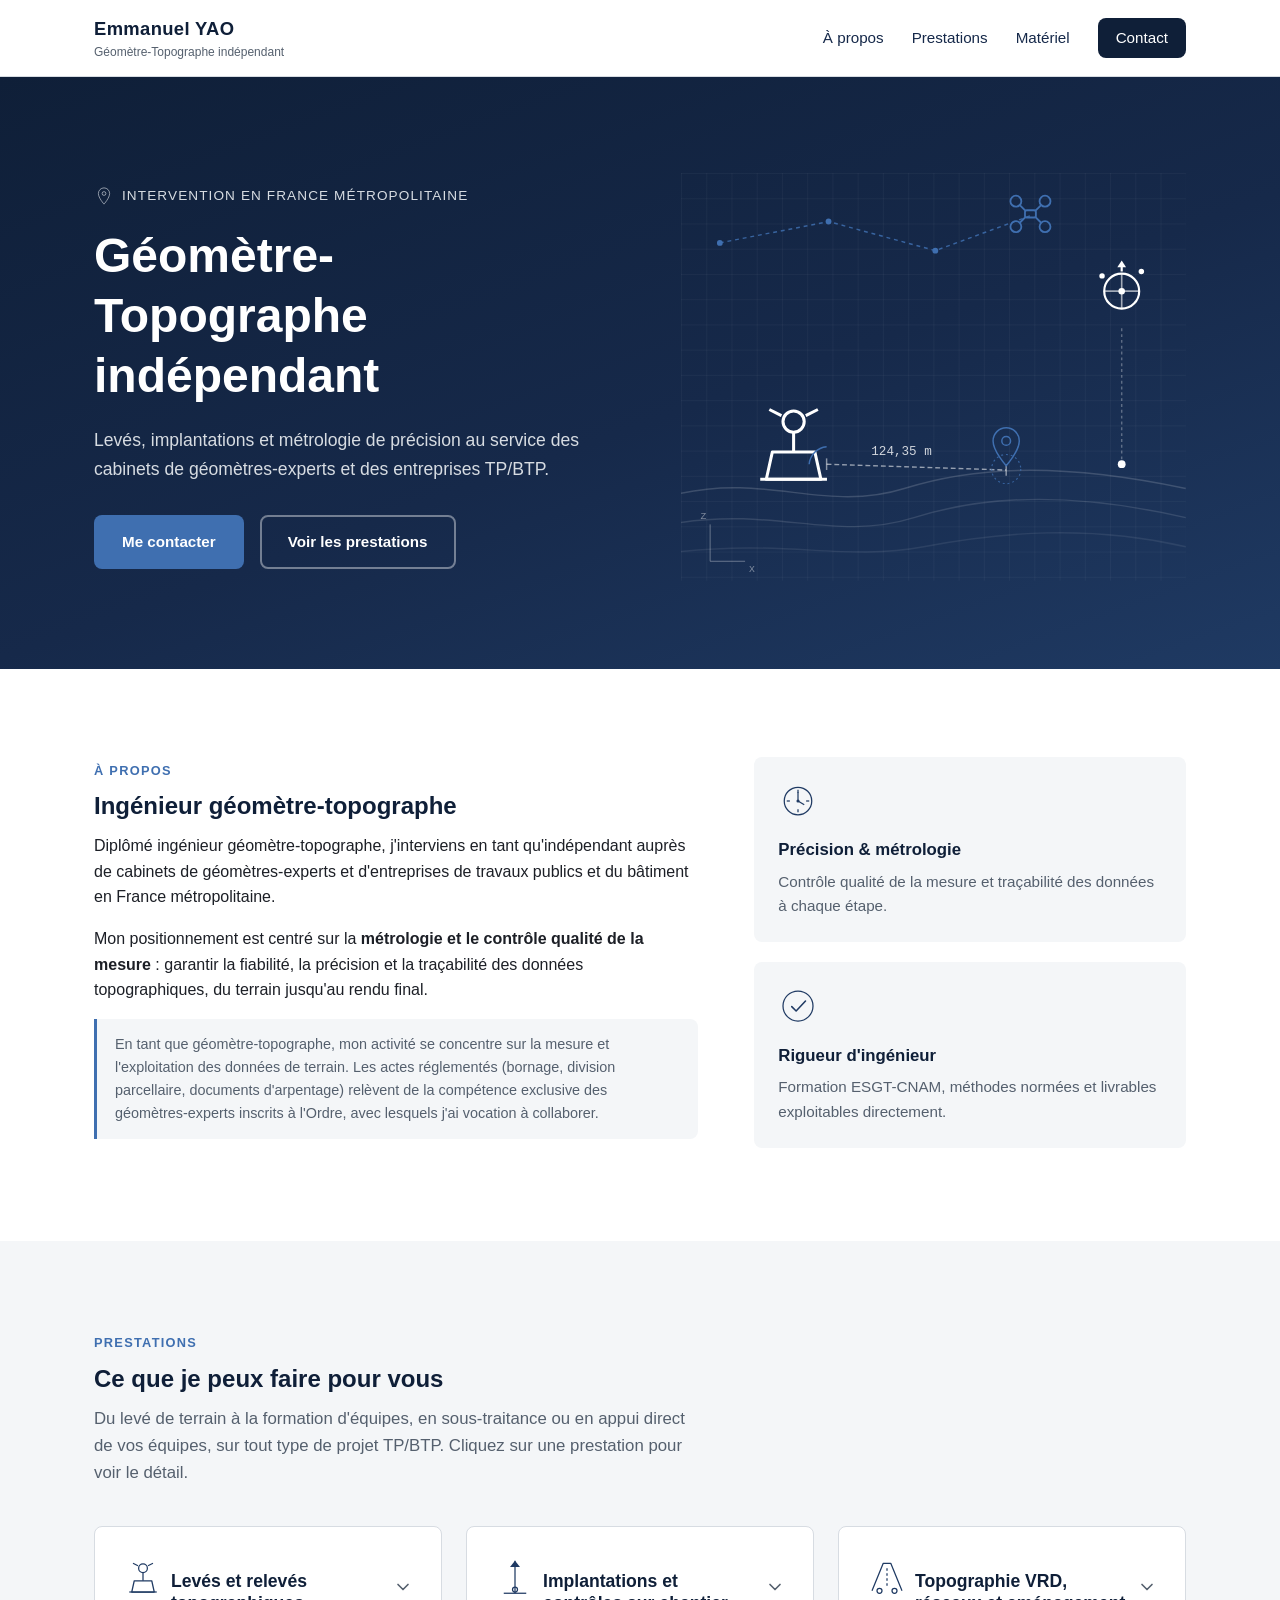
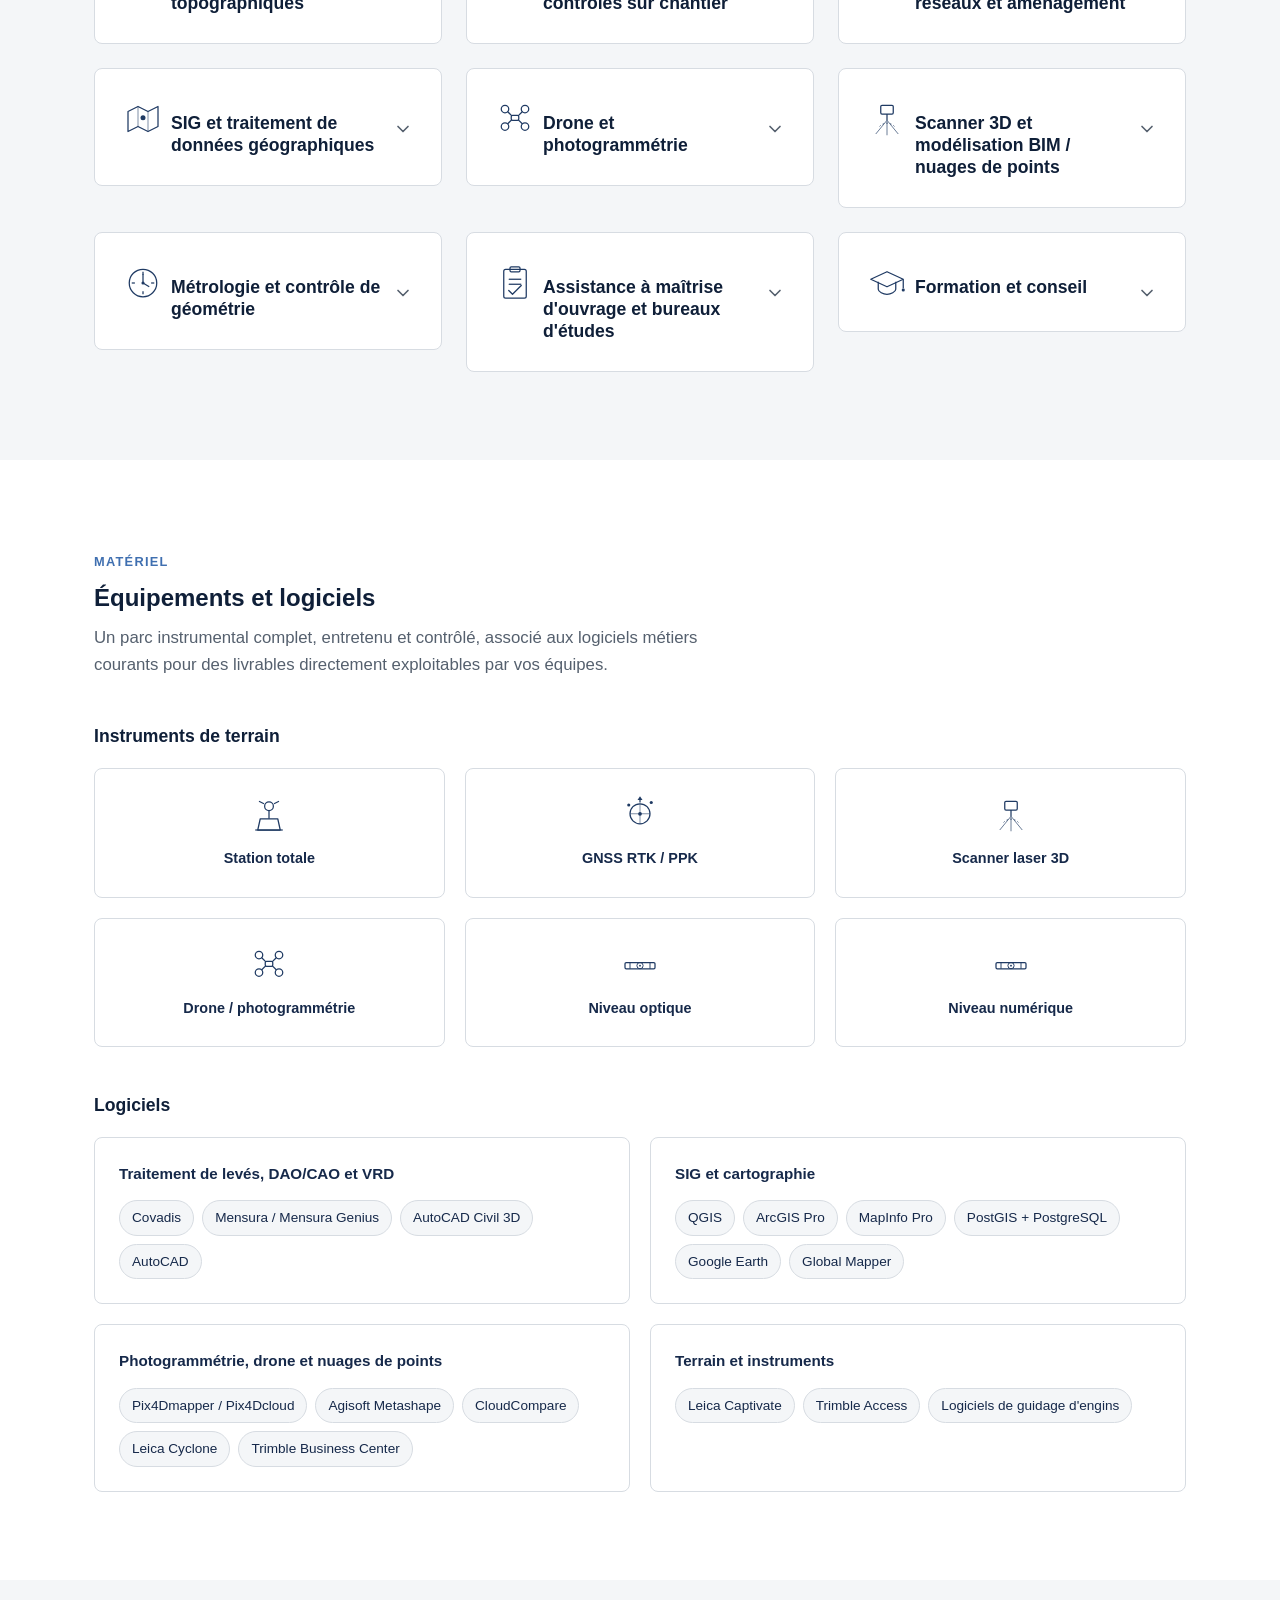
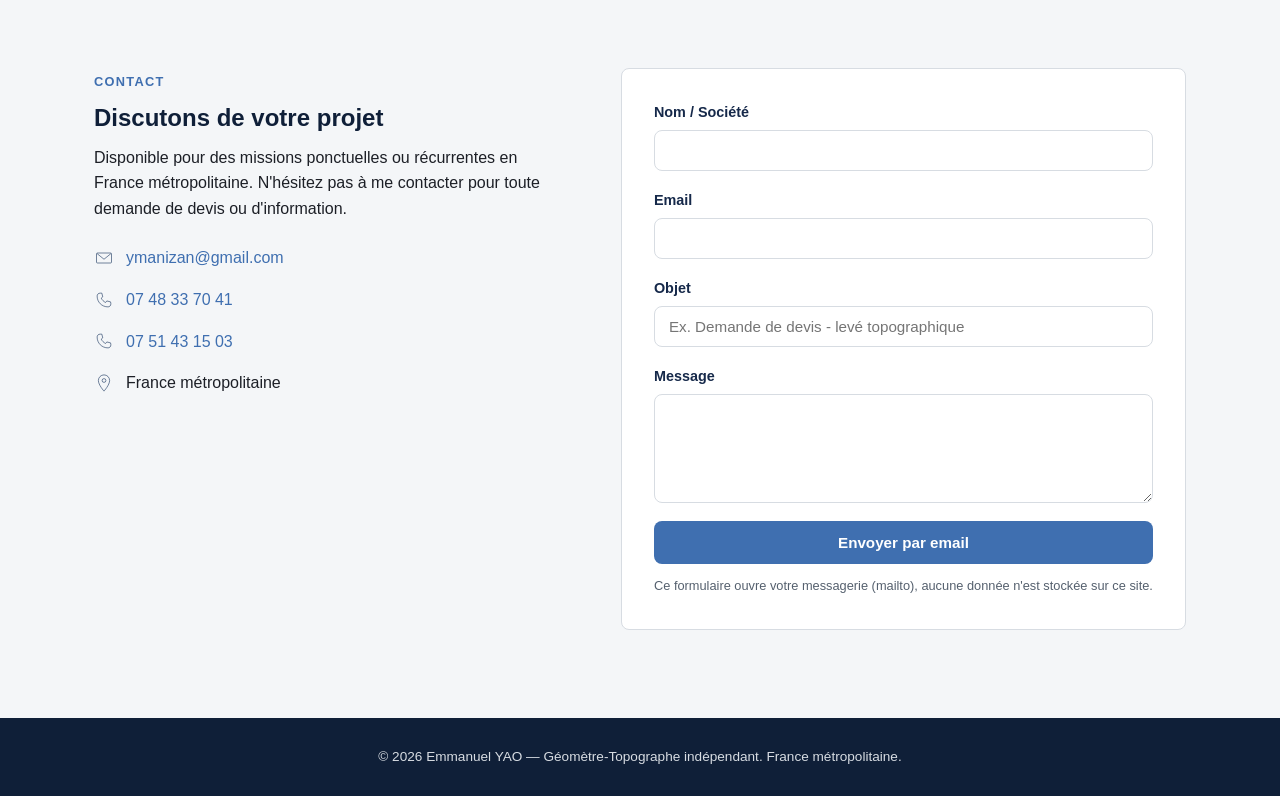
==== index.html @ dd0ce77a "Initial commit: site vitrine géomètre-topographe indépendant Site statique HTML/CSS/JS présentant le" ====
<!DOCTYPE html>
<html lang="fr">
<head>
  <meta charset="UTF-8">
  <meta name="viewport" content="width=device-width, initial-scale=1.0">
  <title>Emmanuel YAO — Géomètre-Topographe indépendant | France métropolitaine</title>
  <meta name="description" content="Géomètre-topographe indépendant intervenant en France métropolitaine : levés topographiques, implantations, métrologie, nivellement, suivi de chantier, modélisation MNT/TIN. Intervention pour cabinets de géomètres-experts et entreprises TP/BTP.">
  <link rel="stylesheet" href="css/style.css">
</head>
<body>

  <!-- ============ SPRITE SVG (icônes techniques, pas de photos stock) ============ -->
  <!-- Toutes les icônes du site sont définies ici une seule fois et réutilisées via <use> -->
  <svg style="display:none" aria-hidden="true">

    <symbol id="icon-station" viewBox="0 0 64 64">
      <circle cx="32" cy="18" r="7" fill="none" stroke="currentColor" stroke-width="2"/>
      <line x1="32" y1="25" x2="32" y2="38" stroke="currentColor" stroke-width="2"/>
      <path d="M18 38 L46 38 L50 56 L14 56 Z" fill="none" stroke="currentColor" stroke-width="2" stroke-linejoin="round"/>
      <line x1="10" y1="56" x2="54" y2="56" stroke="currentColor" stroke-width="2"/>
      <line x1="24" y1="14" x2="16" y2="10" stroke="currentColor" stroke-width="2"/>
      <line x1="40" y1="14" x2="48" y2="10" stroke="currentColor" stroke-width="2"/>
    </symbol>

    <symbol id="icon-gnss" viewBox="0 0 64 64">
      <circle cx="32" cy="30" r="16" fill="none" stroke="currentColor" stroke-width="2"/>
      <line x1="32" y1="14" x2="32" y2="46" stroke="currentColor" stroke-width="1.5" opacity="0.6"/>
      <line x1="16" y1="30" x2="48" y2="30" stroke="currentColor" stroke-width="1.5" opacity="0.6"/>
      <circle cx="32" cy="30" r="3" fill="currentColor"/>
      <path d="M32 6 L32 12" stroke="currentColor" stroke-width="2"/>
      <path d="M32 2 l-4 6 h8 z" fill="currentColor"/>
      <circle cx="50" cy="12" r="2.5" fill="currentColor"/>
      <circle cx="14" cy="16" r="2.5" fill="currentColor"/>
    </symbol>

    <symbol id="icon-scanner" viewBox="0 0 64 64">
      <rect x="22" y="10" width="20" height="14" rx="2" fill="none" stroke="currentColor" stroke-width="2"/>
      <line x1="32" y1="24" x2="32" y2="34" stroke="currentColor" stroke-width="2"/>
      <path d="M32 34 L14 56 M32 34 L50 56 M32 34 L32 58" stroke="currentColor" stroke-width="1.5" opacity="0.7"/>
      <path d="M20 44 A 16 16 0 0 1 44 44" fill="none" stroke="currentColor" stroke-width="1.5" stroke-dasharray="3 3" opacity="0.7"/>
    </symbol>

    <symbol id="icon-drone" viewBox="0 0 64 64">
      <circle cx="16" cy="16" r="6" fill="none" stroke="currentColor" stroke-width="2"/>
      <circle cx="48" cy="16" r="6" fill="none" stroke="currentColor" stroke-width="2"/>
      <circle cx="16" cy="44" r="6" fill="none" stroke="currentColor" stroke-width="2"/>
      <circle cx="48" cy="44" r="6" fill="none" stroke="currentColor" stroke-width="2"/>
      <rect x="26" y="26" width="12" height="8" rx="2" fill="none" stroke="currentColor" stroke-width="2"/>
      <line x1="20" y1="20" x2="27" y2="27" stroke="currentColor" stroke-width="2"/>
      <line x1="44" y1="20" x2="37" y2="27" stroke="currentColor" stroke-width="2"/>
      <line x1="20" y1="40" x2="27" y2="33" stroke="currentColor" stroke-width="2"/>
      <line x1="44" y1="40" x2="37" y2="33" stroke="currentColor" stroke-width="2"/>
    </symbol>

    <symbol id="icon-implant" viewBox="0 0 64 64">
      <line x1="32" y1="6" x2="32" y2="58" stroke="currentColor" stroke-width="2"/>
      <path d="M32 6 l-8 10 h16 z" fill="currentColor"/>
      <circle cx="32" cy="52" r="4" fill="none" stroke="currentColor" stroke-width="2"/>
      <line x1="14" y1="58" x2="50" y2="58" stroke="currentColor" stroke-width="2"/>
    </symbol>

    <symbol id="icon-metrology" viewBox="0 0 64 64">
      <circle cx="32" cy="32" r="22" fill="none" stroke="currentColor" stroke-width="2"/>
      <line x1="32" y1="14" x2="32" y2="19" stroke="currentColor" stroke-width="2"/>
      <line x1="32" y1="45" x2="32" y2="50" stroke="currentColor" stroke-width="2"/>
      <line x1="14" y1="32" x2="19" y2="32" stroke="currentColor" stroke-width="2"/>
      <line x1="45" y1="32" x2="50" y2="32" stroke="currentColor" stroke-width="2"/>
      <line x1="32" y1="32" x2="32" y2="18" stroke="currentColor" stroke-width="2"/>
      <line x1="32" y1="32" x2="42" y2="38" stroke="currentColor" stroke-width="2"/>
      <circle cx="32" cy="32" r="2.5" fill="currentColor"/>
    </symbol>

    <symbol id="icon-niveau" viewBox="0 0 64 64">
      <rect x="8" y="28" width="48" height="10" rx="2" fill="none" stroke="currentColor" stroke-width="2"/>
      <circle cx="32" cy="33" r="5" fill="none" stroke="currentColor" stroke-width="1.5"/>
      <circle cx="32" cy="33" r="1.5" fill="currentColor"/>
      <line x1="16" y1="28" x2="16" y2="38" stroke="currentColor" stroke-width="1.5"/>
      <line x1="48" y1="28" x2="48" y2="38" stroke="currentColor" stroke-width="1.5"/>
    </symbol>

    <symbol id="icon-chantier" viewBox="0 0 64 64">
      <path d="M10 54 L22 24 L32 44 L40 30 L54 54 Z" fill="none" stroke="currentColor" stroke-width="2" stroke-linejoin="round"/>
      <line x1="6" y1="54" x2="58" y2="54" stroke="currentColor" stroke-width="2"/>
      <circle cx="32" cy="14" r="4" fill="none" stroke="currentColor" stroke-width="2"/>
    </symbol>

    <symbol id="icon-mnt" viewBox="0 0 64 64">
      <path d="M6 44 L18 30 L28 38 L40 20 L58 44" fill="none" stroke="currentColor" stroke-width="2" stroke-linejoin="round"/>
      <path d="M6 52 L18 38 L28 46 L40 28 L58 52" fill="none" stroke="currentColor" stroke-width="1.5" opacity="0.6"/>
      <path d="M6 44 L6 52 M18 30 L18 38 M28 38 L28 46 M40 20 L40 28 M58 44 L58 52" stroke="currentColor" stroke-width="1" stroke-dasharray="2 2" opacity="0.5"/>
    </symbol>

    <symbol id="icon-cad" viewBox="0 0 64 64">
      <rect x="10" y="12" width="44" height="34" rx="2" fill="none" stroke="currentColor" stroke-width="2"/>
      <path d="M16 40 L26 24 L34 32 L48 18" fill="none" stroke="currentColor" stroke-width="2"/>
      <line x1="10" y1="52" x2="54" y2="52" stroke="currentColor" stroke-width="2"/>
      <line x1="22" y1="46" x2="22" y2="52" stroke="currentColor" stroke-width="2"/>
      <line x1="42" y1="46" x2="42" y2="52" stroke="currentColor" stroke-width="2"/>
    </symbol>

    <symbol id="icon-mail" viewBox="0 0 64 64">
      <rect x="8" y="16" width="48" height="32" rx="3" fill="none" stroke="currentColor" stroke-width="2"/>
      <path d="M10 18 L32 36 L54 18" fill="none" stroke="currentColor" stroke-width="2" stroke-linejoin="round"/>
    </symbol>

    <symbol id="icon-phone" viewBox="0 0 64 64">
      <path d="M20 10c-6 0-10 4-10 9 0 20 15 35 35 35 5 0 9-4 9-10l-1-6-12-3-4 5c-6-3-11-8-14-14l5-4-3-12z" fill="none" stroke="currentColor" stroke-width="2" stroke-linejoin="round"/>
    </symbol>

    <symbol id="icon-pin" viewBox="0 0 64 64">
      <path d="M32 6c-10 0-18 8-18 18 0 14 18 34 18 34s18-20 18-34c0-10-8-18-18-18z" fill="none" stroke="currentColor" stroke-width="2" stroke-linejoin="round"/>
      <circle cx="32" cy="24" r="6" fill="none" stroke="currentColor" stroke-width="2"/>
    </symbol>

    <symbol id="icon-check" viewBox="0 0 64 64">
      <circle cx="32" cy="32" r="24" fill="none" stroke="currentColor" stroke-width="2"/>
      <path d="M22 33 L29 40 L44 24" fill="none" stroke="currentColor" stroke-width="2.5" stroke-linecap="round" stroke-linejoin="round"/>
    </symbol>

    <symbol id="icon-vrd" viewBox="0 0 64 64">
      <path d="M8 54 L26 10 L38 10 L56 54" fill="none" stroke="currentColor" stroke-width="2" stroke-linejoin="round"/>
      <line x1="32" y1="18" x2="32" y2="46" stroke="currentColor" stroke-width="2" stroke-dasharray="4 4"/>
      <circle cx="20" cy="54" r="4" fill="none" stroke="currentColor" stroke-width="2"/>
      <circle cx="44" cy="54" r="4" fill="none" stroke="currentColor" stroke-width="2"/>
    </symbol>

    <symbol id="icon-sig" viewBox="0 0 64 64">
      <path d="M8 20 L24 12 L40 20 L56 12 L56 44 L40 52 L24 44 L8 52 Z" fill="none" stroke="currentColor" stroke-width="2" stroke-linejoin="round"/>
      <line x1="24" y1="12" x2="24" y2="44" stroke="currentColor" stroke-width="1.5" opacity="0.6"/>
      <line x1="40" y1="20" x2="40" y2="52" stroke="currentColor" stroke-width="1.5" opacity="0.6"/>
      <circle cx="32" cy="30" r="4" fill="currentColor"/>
    </symbol>

    <symbol id="icon-moa" viewBox="0 0 64 64">
      <rect x="14" y="10" width="36" height="46" rx="3" fill="none" stroke="currentColor" stroke-width="2"/>
      <rect x="24" y="6" width="16" height="8" rx="2" fill="none" stroke="currentColor" stroke-width="2"/>
      <line x1="22" y1="26" x2="42" y2="26" stroke="currentColor" stroke-width="2"/>
      <line x1="22" y1="34" x2="42" y2="34" stroke="currentColor" stroke-width="2"/>
      <path d="M22 44 L28 50 L42 36" fill="none" stroke="currentColor" stroke-width="2" stroke-linecap="round" stroke-linejoin="round"/>
    </symbol>

    <symbol id="icon-formation" viewBox="0 0 64 64">
      <path d="M32 14 L58 26 L32 38 L6 26 Z" fill="none" stroke="currentColor" stroke-width="2" stroke-linejoin="round"/>
      <path d="M18 30 L18 42 C18 46 26 50 32 50 C38 50 46 46 46 42 L46 30" fill="none" stroke="currentColor" stroke-width="2"/>
      <line x1="58" y1="26" x2="58" y2="40" stroke="currentColor" stroke-width="2"/>
      <circle cx="58" cy="43" r="2.5" fill="currentColor"/>
    </symbol>

    <symbol id="icon-chevron" viewBox="0 0 24 24">
      <path d="M6 9 L12 15 L18 9" fill="none" stroke="currentColor" stroke-width="2" stroke-linecap="round" stroke-linejoin="round"/>
    </symbol>

  </svg>

  <!-- ============ HEADER / NAVIGATION ============ -->
  <header class="site-header">
    <div class="container header-inner">
      <a href="#top" class="logo">
        <span class="logo-name">Emmanuel YAO</span>
        <span class="logo-title">Géomètre-Topographe indépendant</span>
      </a>

      <button class="nav-toggle" id="navToggle" aria-label="Ouvrir le menu" aria-expanded="false" aria-controls="primaryNav">
        <span></span><span></span><span></span>
      </button>

      <nav class="primary-nav" id="primaryNav">
        <a href="#apropos">À propos</a>
        <a href="#prestations">Prestations</a>
        <a href="#materiel">Matériel</a>
        <a href="#contact" class="nav-cta">Contact</a>
      </nav>
    </div>
  </header>

  <main id="top">

    <!-- ============ HERO ============ -->
    <section class="hero">
      <div class="container hero-inner">
        <div class="hero-content">
          <p class="hero-zone">
            <svg class="icon icon-sm"><use href="#icon-pin"/></svg>
            Intervention en France métropolitaine
          </p>
          <h1>Géomètre-Topographe indépendant</h1>
          <p class="hero-subtitle">
            Levés, implantations et métrologie de précision au service des cabinets
            de géomètres-experts et des entreprises TP/BTP.
          </p>
          <div class="hero-actions">
            <a href="#contact" class="btn btn-primary">Me contacter</a>
            <a href="#prestations" class="btn btn-secondary">Voir les prestations</a>
          </div>
        </div>

        <!-- Schéma technique (pas de photo) : station totale + visée, GNSS, drone -->
        <div class="hero-visual" aria-hidden="true">
          <svg viewBox="0 0 520 420" xmlns="http://www.w3.org/2000/svg">
            <defs>
              <pattern id="heroGrid" width="26" height="26" patternUnits="userSpaceOnUse">
                <path d="M 26 0 L 0 0 0 26" fill="none" stroke="rgba(255,255,255,0.07)" stroke-width="1"/>
              </pattern>
            </defs>

            <rect x="0" y="0" width="520" height="420" fill="url(#heroGrid)"/>

            <!-- courbes de niveau (MNT) -->
            <path d="M0,330 C 90,310 150,350 230,325 S 400,300 520,325" fill="none" stroke="rgba(255,255,255,0.16)" stroke-width="1.5"/>
            <path d="M0,360 C 100,345 160,380 240,355 S 410,330 520,355" fill="none" stroke="rgba(255,255,255,0.12)" stroke-width="1.5"/>
            <path d="M0,390 C 110,378 170,400 250,385 S 420,362 520,385" fill="none" stroke="rgba(255,255,255,0.08)" stroke-width="1.5"/>

            <!-- repère de coordonnées -->
            <line x1="30" y1="400" x2="30" y2="362" stroke="rgba(255,255,255,0.35)" stroke-width="1"/>
            <line x1="30" y1="400" x2="66" y2="400" stroke="rgba(255,255,255,0.35)" stroke-width="1"/>
            <text x="20" y="356" fill="rgba(255,255,255,0.45)" font-size="10" font-family="monospace">Z</text>
            <text x="70" y="411" fill="rgba(255,255,255,0.45)" font-size="10" font-family="monospace">X</text>

            <!-- trajectoire drone / photogrammétrie -->
            <path d="M40,72 L152,50 L262,80 L360,44" fill="none" stroke="var(--blue-accent)" stroke-width="1.5" stroke-dasharray="4 4" opacity="0.85"/>
            <circle cx="40" cy="72" r="3" fill="var(--blue-accent)"/>
            <circle cx="152" cy="50" r="3" fill="var(--blue-accent)"/>
            <circle cx="262" cy="80" r="3" fill="var(--blue-accent)"/>
            <use href="#icon-drone" x="330" y="14" width="60" height="60" style="color:var(--blue-accent)"/>

            <!-- GNSS RTK -->
            <use href="#icon-gnss" x="418" y="88" width="72" height="72" style="color:#ffffff"/>
            <line x1="454" y1="160" x2="454" y2="300" stroke="rgba(255,255,255,0.3)" stroke-width="1.5" stroke-dasharray="3 3"/>
            <circle cx="454" cy="300" r="4" fill="#ffffff"/>

            <!-- station totale -->
            <use href="#icon-station" x="66" y="228" width="100" height="100" style="color:#ffffff"/>

            <!-- visée vers le point implanté -->
            <path d="M150,300 L335,306" fill="none" stroke="rgba(255,255,255,0.55)" stroke-width="1.5" stroke-dasharray="5 3"/>
            <path d="M132,300 A 20 20 0 0 1 150,282" fill="none" stroke="var(--blue-accent)" stroke-width="1.5"/>
            <line x1="150" y1="294" x2="150" y2="306" stroke="rgba(255,255,255,0.5)" stroke-width="1.5"/>
            <line x1="335" y1="300" x2="335" y2="312" stroke="rgba(255,255,255,0.5)" stroke-width="1.5"/>
            <text x="196" y="291" fill="rgba(255,255,255,0.8)" font-size="13" font-family="monospace">124,35 m</text>

            <!-- point implanté -->
            <circle cx="335" cy="305" r="15" fill="none" stroke="var(--blue-accent)" stroke-width="1.2" stroke-dasharray="2 3" opacity="0.8"/>
            <use href="#icon-pin" x="311" y="258" width="48" height="48" style="color:var(--blue-accent)"/>
          </svg>
        </div>
      </div>
    </section>

    <!-- ============ À PROPOS ============ -->
    <section id="apropos" class="section">
      <div class="container about-grid">
        <div class="about-text">
          <span class="eyebrow">À propos</span>
          <h2>Ingénieur géomètre-topographe</h2>
          <p>
            Diplômé ingénieur géomètre-topographe, j'interviens en tant
            qu'indépendant auprès de cabinets de géomètres-experts et d'entreprises de travaux
            publics et du bâtiment en France métropolitaine.
          </p>
          <p>
            Mon positionnement est centré sur la <strong>métrologie et le contrôle qualité de la
            mesure</strong> : garantir la fiabilité, la précision et la traçabilité des données
            topographiques, du terrain jusqu'au rendu final.
          </p>
          <p class="note">
            En tant que géomètre-topographe, mon activité se concentre sur la mesure et
            l'exploitation des données de terrain. Les actes réglementés (bornage, division
            parcellaire, documents d'arpentage) relèvent de la compétence exclusive des
            géomètres-experts inscrits à l'Ordre, avec lesquels j'ai vocation à collaborer.
          </p>
        </div>
        <div class="about-highlights">
          <div class="highlight-card">
            <svg class="icon"><use href="#icon-metrology"/></svg>
            <h3>Précision &amp; métrologie</h3>
            <p>Contrôle qualité de la mesure et traçabilité des données à chaque étape.</p>
          </div>
          <div class="highlight-card">
            <svg class="icon"><use href="#icon-check"/></svg>
            <h3>Rigueur d'ingénieur</h3>
            <p>Formation ESGT-CNAM, méthodes normées et livrables exploitables directement.</p>
          </div>
        </div>
      </div>
    </section>

    <!-- ============ PRESTATIONS ============ -->
    <section id="prestations" class="section section-alt">
      <div class="container">
        <span class="eyebrow">Prestations</span>
        <h2>Ce que je peux faire pour vous</h2>
        <p class="section-intro">
          Du levé de terrain à la formation d'équipes, en sous-traitance ou en appui direct de
          vos équipes, sur tout type de projet TP/BTP. Cliquez sur une prestation pour voir le
          détail.
        </p>

        <div class="cards-grid prestations-grid">

          <article class="service-card is-expandable">
            <button type="button" class="service-toggle" aria-expanded="false">
              <svg class="icon"><use href="#icon-station"/></svg>
              <h3>Levés et relevés topographiques</h3>
              <svg class="icon chevron"><use href="#icon-chevron"/></svg>
            </button>
            <ul class="service-details">
              <li>Levé topographique de terrain (planimétrie + altimétrie)</li>
              <li>Relevé de façades, de bâtiments, de voiries et réseaux</li>
              <li>Relevé pour projets de réhabilitation, extension, démolition</li>
              <li>Relevé pour études préalables (avant-projet, APS/APD)</li>
              <li>Relevé de limites et de bornes existantes (hors actes de bornage, réservés aux géomètres-experts)</li>
            </ul>
          </article>

          <article class="service-card is-expandable">
            <button type="button" class="service-toggle" aria-expanded="false">
              <svg class="icon"><use href="#icon-implant"/></svg>
              <h3>Implantations et contrôles sur chantier</h3>
              <svg class="icon chevron"><use href="#icon-chevron"/></svg>
            </button>
            <ul class="service-details">
              <li>Implantation d'ouvrages (bâtiments, murs, clôtures, VRD, réseaux)</li>
              <li>Implantation de points d'axe, de niveaux, de repères de chantier</li>
              <li>Contrôle d'implantation et vérification de cotes en cours de travaux</li>
              <li>Contrôles de conformité par rapport aux plans d'exécution</li>
            </ul>
          </article>

          <article class="service-card is-expandable">
            <button type="button" class="service-toggle" aria-expanded="false">
              <svg class="icon"><use href="#icon-vrd"/></svg>
              <h3>Topographie VRD, réseaux et aménagement</h3>
              <svg class="icon chevron"><use href="#icon-chevron"/></svg>
            </button>
            <ul class="service-details">
              <li>Relevés et implantations pour voiries, parkings, espaces publics</li>
              <li>Topographie pour réseaux enterrés (eau, assainissement, électricité, télécom, gaz)</li>
              <li>Assistance topographique pour lots VRD sur chantiers de lotissements, ZAC, parcs d'activités</li>
              <li>Suivi topographique de terrassements (cubatures, profils en long/travers)</li>
            </ul>
          </article>

          <article class="service-card is-expandable">
            <button type="button" class="service-toggle" aria-expanded="false">
              <svg class="icon"><use href="#icon-sig"/></svg>
              <h3>SIG et traitement de données géographiques</h3>
              <svg class="icon chevron"><use href="#icon-chevron"/></svg>
            </button>
            <ul class="service-details">
              <li>Intégration de données topographiques dans un SIG (QGIS, ArcGIS, etc.)</li>
              <li>Production de couches thématiques (réseaux, occupation du sol, zonages)</li>
              <li>Géoréférencement de plans anciens, de photos aériennes</li>
              <li>Création de bases de données géolocalisées pour collectivités ou gestionnaires de réseaux</li>
            </ul>
          </article>

          <article class="service-card is-expandable">
            <button type="button" class="service-toggle" aria-expanded="false">
              <svg class="icon"><use href="#icon-drone"/></svg>
              <h3>Drone et photogrammétrie</h3>
              <svg class="icon chevron"><use href="#icon-chevron"/></svg>
            </button>
            <ul class="service-details">
              <li>Levés par drone avec photogrammétrie (orthophotos, MNT, modèles 3D)</li>
              <li>Relevés de toitures, façades, zones difficiles d'accès</li>
              <li>Suivi de chantier par drone (avancement, cubatures de stocks)</li>
              <li>Production de nuages de points et modèles 3D pour bureaux d'études et architectes</li>
            </ul>
          </article>

          <article class="service-card is-expandable">
            <button type="button" class="service-toggle" aria-expanded="false">
              <svg class="icon"><use href="#icon-scanner"/></svg>
              <h3>Scanner 3D et modélisation BIM / nuages de points</h3>
              <svg class="icon chevron"><use href="#icon-chevron"/></svg>
            </button>
            <ul class="service-details">
              <li>Relevés par scanner laser terrestre (intérieur/extérieur)</li>
              <li>Production de nuages de points pour réhabilitation, patrimoine, industrie</li>
              <li>Contrôle de géométrie d'ouvrages d'art, usines, sites industriels</li>
            </ul>
          </article>

          <article class="service-card is-expandable">
            <button type="button" class="service-toggle" aria-expanded="false">
              <svg class="icon"><use href="#icon-metrology"/></svg>
              <h3>Métrologie et contrôle de géométrie</h3>
              <svg class="icon chevron"><use href="#icon-chevron"/></svg>
            </button>
            <ul class="service-details">
              <li>Contrôles dimensionnels d'ouvrages (ponts, dalles, charpentes, éléments préfabriqués)</li>
              <li>Suivi de déformations (tassements, glissements, ouvrages d'art)</li>
              <li>Mesures de précision pour l'industrie, le ferroviaire, les grands équipements</li>
            </ul>
          </article>

          <article class="service-card is-expandable">
            <button type="button" class="service-toggle" aria-expanded="false">
              <svg class="icon"><use href="#icon-moa"/></svg>
              <h3>Assistance à maîtrise d'ouvrage et bureaux d'études</h3>
              <svg class="icon chevron"><use href="#icon-chevron"/></svg>
            </button>
            <ul class="service-details">
              <li>Assistance topographique pour maîtres d'ouvrage (collectivités, promoteurs)</li>
              <li>Rédaction de cahiers des charges topographiques pour appels d'offres</li>
              <li>Coordination topographique sur projets multi-lots</li>
              <li>Vérification de dossiers de consultation des entreprises (DCE) sur les aspects topographiques</li>
            </ul>
          </article>

          <article class="service-card is-expandable">
            <button type="button" class="service-toggle" aria-expanded="false">
              <svg class="icon"><use href="#icon-formation"/></svg>
              <h3>Formation et conseil</h3>
              <svg class="icon chevron"><use href="#icon-chevron"/></svg>
            </button>
            <ul class="service-details">
              <li>Formation de techniciens sur le terrain (GPS, stations totales, drones, logiciels)</li>
              <li>Conseil en organisation de campagnes de levés, choix d'équipements</li>
              <li>Audit de processus topographiques pour bureaux d'études et entreprises de BTP</li>
            </ul>
          </article>

        </div>
      </div>
    </section>

    <!-- ============ MATÉRIEL ============ -->
    <section id="materiel" class="section">
      <div class="container">
        <span class="eyebrow">Matériel</span>
        <h2>Équipements et logiciels</h2>
        <p class="section-intro">
          Un parc instrumental complet, entretenu et contrôlé, associé aux logiciels métiers
          courants pour des livrables directement exploitables par vos équipes.
        </p>

        <h3 class="materiel-subhead">Instruments de terrain</h3>
        <div class="equip-grid">
          <div class="equip-item">
            <svg class="icon"><use href="#icon-station"/></svg>
            <span>Station totale</span>
          </div>
          <div class="equip-item">
            <svg class="icon"><use href="#icon-gnss"/></svg>
            <span>GNSS RTK / PPK</span>
          </div>
          <div class="equip-item">
            <svg class="icon"><use href="#icon-scanner"/></svg>
            <span>Scanner laser 3D</span>
          </div>
          <div class="equip-item">
            <svg class="icon"><use href="#icon-drone"/></svg>
            <span>Drone / photogrammétrie</span>
          </div>
          <div class="equip-item">
            <svg class="icon"><use href="#icon-niveau"/></svg>
            <span>Niveau optique</span>
          </div>
          <div class="equip-item">
            <svg class="icon"><use href="#icon-niveau"/></svg>
            <span>Niveau numérique</span>
          </div>
        </div>

        <h3 class="materiel-subhead">Logiciels</h3>
        <div class="software-grid">
          <div class="software-group">
            <h4>Traitement de levés, DAO/CAO et VRD</h4>
            <ul class="software-tags">
              <li class="tag">Covadis</li>
              <li class="tag">Mensura / Mensura Genius</li>
              <li class="tag">AutoCAD Civil 3D</li>
              <li class="tag">AutoCAD</li>
            </ul>
          </div>

          <div class="software-group">
            <h4>SIG et cartographie</h4>
            <ul class="software-tags">
              <li class="tag">QGIS</li>
              <li class="tag">ArcGIS Pro</li>
              <li class="tag">MapInfo Pro</li>
              <li class="tag">PostGIS + PostgreSQL</li>
              <li class="tag">Google Earth</li>
              <li class="tag">Global Mapper</li>
            </ul>
          </div>

          <div class="software-group">
            <h4>Photogrammétrie, drone et nuages de points</h4>
            <ul class="software-tags">
              <li class="tag">Pix4Dmapper / Pix4Dcloud</li>
              <li class="tag">Agisoft Metashape</li>
              <li class="tag">CloudCompare</li>
              <li class="tag">Leica Cyclone</li>
              <li class="tag">Trimble Business Center</li>
            </ul>
          </div>

          <div class="software-group">
            <h4>Terrain et instruments</h4>
            <ul class="software-tags">
              <li class="tag">Leica Captivate</li>
              <li class="tag">Trimble Access</li>
              <li class="tag">Logiciels de guidage d'engins</li>
            </ul>
          </div>
        </div>
      </div>
    </section>

    <!-- ============ CONTACT ============ -->
    <section id="contact" class="section section-alt">
      <div class="container contact-grid">
        <div class="contact-info">
          <span class="eyebrow">Contact</span>
          <h2>Discutons de votre projet</h2>
          <p>
            Disponible pour des missions ponctuelles ou récurrentes en France métropolitaine.
            N'hésitez pas à me contacter pour toute demande de devis ou d'information.
          </p>
          <ul class="contact-list">
            <li>
              <svg class="icon icon-sm"><use href="#icon-mail"/></svg>
              <a href="mailto:ymanizan@gmail.com">ymanizan@gmail.com</a>
            </li>
            <li>
              <svg class="icon icon-sm"><use href="#icon-phone"/></svg>
              <a href="tel:+33748337041">07 48 33 70 41</a>
            </li>
            <li>
              <svg class="icon icon-sm"><use href="#icon-phone"/></svg>
              <a href="tel:+33751431503">07 51 43 15 03</a>
            </li>
            <li>
              <svg class="icon icon-sm"><use href="#icon-pin"/></svg>
              <span>France métropolitaine</span>
            </li>
          </ul>
        </div>

        <form class="contact-form" id="contactForm">
          <div class="form-row">
            <label for="name">Nom / Société</label>
            <input type="text" id="name" name="name" required>
          </div>
          <div class="form-row">
            <label for="email">Email</label>
            <input type="email" id="email" name="email" required>
          </div>
          <div class="form-row">
            <label for="subject">Objet</label>
            <input type="text" id="subject" name="subject" placeholder="Ex. Demande de devis - levé topographique">
          </div>
          <div class="form-row">
            <label for="message">Message</label>
            <textarea id="message" name="message" rows="5" required></textarea>
          </div>
          <button type="submit" class="btn btn-primary">Envoyer par email</button>
          <p class="form-note">Ce formulaire ouvre votre messagerie (mailto), aucune donnée n'est stockée sur ce site.</p>
        </form>
      </div>
    </section>

  </main>

  <!-- ============ FOOTER ============ -->
  <footer class="site-footer">
    <div class="container footer-inner">
      <p>&copy; <span id="year"></span> Emmanuel YAO — Géomètre-Topographe indépendant. France métropolitaine.</p>
    </div>
  </footer>

  <script src="js/script.js"></script>
</body>
</html>
---- css/style.css ----
/* =========================================================
   Variables — palette sobre bleu marine / gris / blanc
   Modifiez ces valeurs pour changer l'identité visuelle du site
   ========================================================= */
:root {
  --navy-900: #0f1f38;
  --navy-800: #16294a;
  --navy-700: #1f3a63;
  --blue-accent: #3f6fb0;
  --gray-900: #1c1f26;
  --gray-600: #55606e;
  --gray-300: #d7dce2;
  --gray-100: #f4f6f8;
  --white: #ffffff;

  --font-base: -apple-system, BlinkMacSystemFont, "Segoe UI", Roboto, Helvetica, Arial, sans-serif;
  --container-width: 1140px;
  --radius: 8px;
  --shadow: 0 2px 10px rgba(15, 31, 56, 0.08);
}

/* =========================================================
   Reset minimal
   ========================================================= */
*, *::before, *::after { box-sizing: border-box; }
html { scroll-behavior: smooth; }
body {
  margin: 0;
  font-family: var(--font-base);
  color: var(--gray-900);
  background: var(--white);
  line-height: 1.6;
  -webkit-font-smoothing: antialiased;
}
h1, h2, h3 { line-height: 1.25; margin: 0 0 0.5em; color: var(--navy-900); }
p { margin: 0 0 1em; }
a { color: var(--blue-accent); text-decoration: none; }
a:hover { text-decoration: underline; }
ul { list-style: none; margin: 0; padding: 0; }
img { max-width: 100%; display: block; }

.container {
  width: 100%;
  max-width: var(--container-width);
  margin: 0 auto;
  padding: 0 24px;
}

/* Icônes SVG (sprite) */
.icon {
  width: 40px;
  height: 40px;
  color: var(--navy-700);
  flex-shrink: 0;
}
.icon-sm { width: 20px; height: 20px; }

/* =========================================================
   Header
   ========================================================= */
.site-header {
  position: sticky;
  top: 0;
  z-index: 100;
  background: var(--white);
  border-bottom: 1px solid var(--gray-300);
}
.header-inner {
  display: flex;
  align-items: center;
  justify-content: space-between;
  height: 76px;
}
.logo {
  display: flex;
  flex-direction: column;
  color: var(--navy-900);
}
.logo:hover { text-decoration: none; }
.logo-name {
  font-size: 1.15rem;
  font-weight: 700;
  letter-spacing: 0.02em;
}
.logo-title {
  font-size: 0.75rem;
  color: var(--gray-600);
  font-weight: 500;
}

.primary-nav {
  display: flex;
  align-items: center;
  gap: 28px;
}
.primary-nav a {
  color: var(--navy-800);
  font-weight: 500;
  font-size: 0.95rem;
}
.primary-nav a:hover { color: var(--blue-accent); text-decoration: none; }
.nav-cta {
  background: var(--navy-900);
  color: var(--white) !important;
  padding: 8px 18px;
  border-radius: var(--radius);
}
.nav-cta:hover { background: var(--navy-700); }

.nav-toggle {
  display: none;
  flex-direction: column;
  justify-content: center;
  gap: 5px;
  width: 40px;
  height: 40px;
  background: none;
  border: none;
  cursor: pointer;
}
.nav-toggle span {
  display: block;
  width: 24px;
  height: 2px;
  background: var(--navy-900);
  transition: transform 0.2s ease, opacity 0.2s ease;
}

/* =========================================================
   Hero
   ========================================================= */
.hero {
  background: linear-gradient(160deg, var(--navy-900) 0%, var(--navy-800) 55%, var(--navy-700) 100%);
  color: var(--white);
  padding: 96px 0 88px;
  overflow: hidden;
}
.hero-inner {
  display: grid;
  grid-template-columns: 1.1fr 1fr;
  gap: 32px;
  align-items: center;
}
.hero-visual svg {
  width: 100%;
  height: auto;
  display: block;
}
.hero-zone {
  display: inline-flex;
  align-items: center;
  gap: 8px;
  font-size: 0.85rem;
  text-transform: uppercase;
  letter-spacing: 0.08em;
  color: var(--gray-300);
  margin-bottom: 20px;
}
.hero-zone .icon { color: var(--gray-300); }
.hero h1 {
  color: var(--white);
  font-size: clamp(2rem, 4vw, 3rem);
  max-width: 18ch;
  margin-bottom: 20px;
}
.hero-subtitle {
  color: var(--gray-300);
  font-size: 1.1rem;
  max-width: 60ch;
  margin-bottom: 32px;
}
.hero-actions { display: flex; gap: 16px; flex-wrap: wrap; }

.btn {
  display: inline-block;
  padding: 13px 26px;
  border-radius: var(--radius);
  font-weight: 600;
  font-size: 0.95rem;
  cursor: pointer;
  border: 2px solid transparent;
  transition: background 0.15s ease, color 0.15s ease, border-color 0.15s ease;
}
.btn-primary {
  background: var(--blue-accent);
  color: var(--white);
}
.btn-primary:hover { background: #345d94; text-decoration: none; }
.btn-secondary {
  background: transparent;
  color: var(--white);
  border-color: rgba(255,255,255,0.4);
}
.btn-secondary:hover { border-color: var(--white); text-decoration: none; }

/* =========================================================
   Sections génériques
   ========================================================= */
.section { padding: 88px 0; }
.section-alt { background: var(--gray-100); }
.eyebrow {
  display: inline-block;
  font-size: 0.8rem;
  font-weight: 700;
  text-transform: uppercase;
  letter-spacing: 0.1em;
  color: var(--blue-accent);
  margin-bottom: 10px;
}
.section-intro {
  color: var(--gray-600);
  max-width: 65ch;
  font-size: 1.05rem;
}
.note {
  font-size: 0.9rem;
  color: var(--gray-600);
  background: var(--gray-100);
  border-left: 3px solid var(--blue-accent);
  padding: 14px 18px;
  border-radius: 0 var(--radius) var(--radius) 0;
}

/* =========================================================
   À propos
   ========================================================= */
.about-grid {
  display: grid;
  grid-template-columns: 1.4fr 1fr;
  gap: 56px;
  align-items: start;
}
.about-highlights {
  display: flex;
  flex-direction: column;
  gap: 20px;
}
.highlight-card {
  background: var(--gray-100);
  border-radius: var(--radius);
  padding: 24px;
}
.highlight-card h3 { font-size: 1.05rem; margin-top: 12px; }
.highlight-card p { color: var(--gray-600); margin-bottom: 0; font-size: 0.95rem; }

/* =========================================================
   Prestations
   ========================================================= */
.cards-grid {
  display: grid;
  grid-template-columns: repeat(3, 1fr);
  gap: 24px;
  margin-top: 40px;
  align-items: start;
}
.service-card {
  background: var(--white);
  border: 1px solid var(--gray-300);
  border-radius: var(--radius);
  padding: 28px;
  transition: box-shadow 0.15s ease, transform 0.15s ease;
}
.service-card:hover {
  box-shadow: var(--shadow);
  transform: translateY(-2px);
}
.service-card h3 { font-size: 1.1rem; margin-top: 16px; }
.service-card p { color: var(--gray-600); margin-bottom: 0; font-size: 0.95rem; }

/* Cartes-accordéon de la section Prestations */
.service-toggle {
  display: flex;
  align-items: flex-start;
  gap: 8px;
  width: 100%;
  background: none;
  border: none;
  padding: 0;
  margin: 0;
  font: inherit;
  text-align: left;
  cursor: pointer;
  color: inherit;
}
.service-toggle h3 {
  flex: 1;
  margin-top: 16px;
  margin-bottom: 0;
}
.service-toggle .icon:first-child { margin-top: 2px; }
.service-toggle .chevron {
  width: 20px;
  height: 20px;
  color: var(--gray-600);
  margin-top: 22px;
  flex-shrink: 0;
  transition: transform 0.2s ease;
}
.service-toggle[aria-expanded="true"] .chevron { transform: rotate(180deg); }

/* max-height est fixé en JS (js/script.js) sur la hauteur réelle du contenu */
.service-details {
  max-height: 0;
  overflow: hidden;
  padding-left: 0;
  color: var(--gray-600);
  font-size: 0.92rem;
  transition: max-height 0.25s ease, margin-top 0.25s ease;
}
.is-expandable.is-open .service-details { margin-top: 14px; }
.service-details li {
  position: relative;
  list-style: none;
  padding: 6px 0 6px 20px;
  border-top: 1px solid var(--gray-300);
}
.service-details li:first-child { border-top: none; padding-top: 0; }
.service-details li:first-child::before { top: 6px; }
.service-details li::before {
  content: "";
  position: absolute;
  left: 0;
  top: 14px;
  width: 6px;
  height: 6px;
  border-radius: 50%;
  background: var(--blue-accent);
}

/* =========================================================
   Matériel
   ========================================================= */
.equip-grid {
  display: grid;
  grid-template-columns: repeat(3, 1fr);
  gap: 20px;
  margin-top: 40px;
}
.equip-item {
  display: flex;
  flex-direction: column;
  align-items: center;
  text-align: center;
  gap: 12px;
  background: var(--white);
  border: 1px solid var(--gray-300);
  border-radius: var(--radius);
  padding: 26px 16px;
}
.equip-item span { font-weight: 600; font-size: 0.9rem; color: var(--navy-800); }

.materiel-subhead {
  font-size: 1.1rem;
  margin-top: 48px;
  margin-bottom: 0;
}
.equip-grid,
.software-grid { margin-top: 20px; }

.software-grid {
  display: grid;
  grid-template-columns: repeat(2, 1fr);
  gap: 20px;
}
.software-group {
  background: var(--white);
  border: 1px solid var(--gray-300);
  border-radius: var(--radius);
  padding: 24px;
}
.software-group h4 {
  font-size: 0.95rem;
  color: var(--navy-800);
  margin: 0 0 14px;
}
.software-tags {
  display: flex;
  flex-wrap: wrap;
  gap: 8px;
}
.tag {
  list-style: none;
  background: var(--gray-100);
  border: 1px solid var(--gray-300);
  color: var(--navy-800);
  font-size: 0.85rem;
  font-weight: 500;
  padding: 6px 12px;
  border-radius: 999px;
}

/* =========================================================
   Contact
   ========================================================= */
.contact-grid {
  display: grid;
  grid-template-columns: 1fr 1.2fr;
  gap: 56px;
}
.contact-list { margin-top: 24px; display: flex; flex-direction: column; gap: 16px; }
.contact-list li { display: flex; align-items: center; gap: 12px; font-weight: 500; }

.contact-form {
  background: var(--white);
  border: 1px solid var(--gray-300);
  border-radius: var(--radius);
  padding: 32px;
}
.form-row { margin-bottom: 18px; display: flex; flex-direction: column; gap: 6px; }
.form-row label { font-size: 0.9rem; font-weight: 600; color: var(--navy-800); }
.form-row input,
.form-row textarea {
  font-family: inherit;
  font-size: 0.95rem;
  padding: 11px 14px;
  border: 1px solid var(--gray-300);
  border-radius: var(--radius);
  resize: vertical;
}
.form-row input:focus,
.form-row textarea:focus {
  outline: none;
  border-color: var(--blue-accent);
}
.contact-form .btn { width: 100%; border: none; }
.form-note {
  margin-top: 12px;
  margin-bottom: 0;
  font-size: 0.8rem;
  color: var(--gray-600);
  text-align: center;
}

/* =========================================================
   Footer
   ========================================================= */
.site-footer {
  background: var(--navy-900);
  color: var(--gray-300);
  padding: 28px 0;
}
.footer-inner p { margin: 0; font-size: 0.85rem; text-align: center; }

/* =========================================================
   Responsive
   ========================================================= */
@media (max-width: 860px) {
  .about-grid,
  .contact-grid { grid-template-columns: 1fr; }
  .cards-grid { grid-template-columns: repeat(2, 1fr); }
  .equip-grid { grid-template-columns: repeat(3, 1fr); }
  .hero-inner { grid-template-columns: 1fr; }
  .hero-visual { max-width: 420px; margin: 0 auto; order: 2; }
}

@media (max-width: 640px) {
  .nav-toggle { display: flex; }

  .primary-nav {
    position: absolute;
    top: 76px;
    left: 0;
    right: 0;
    background: var(--white);
    flex-direction: column;
    align-items: stretch;
    gap: 0;
    border-bottom: 1px solid var(--gray-300);
    max-height: 0;
    overflow: hidden;
    transition: max-height 0.25s ease;
  }
  .primary-nav.is-open { max-height: 320px; }
  .primary-nav a {
    padding: 16px 24px;
    border-top: 1px solid var(--gray-300);
  }
  .nav-cta {
    margin: 16px 24px;
    text-align: center;
    border-radius: var(--radius);
  }

  .hero { padding: 64px 0 56px; text-align: left; }
  .section { padding: 56px 0; }

  .cards-grid { grid-template-columns: 1fr; }
  .equip-grid { grid-template-columns: repeat(2, 1fr); }
  .software-grid { grid-template-columns: 1fr; }
}
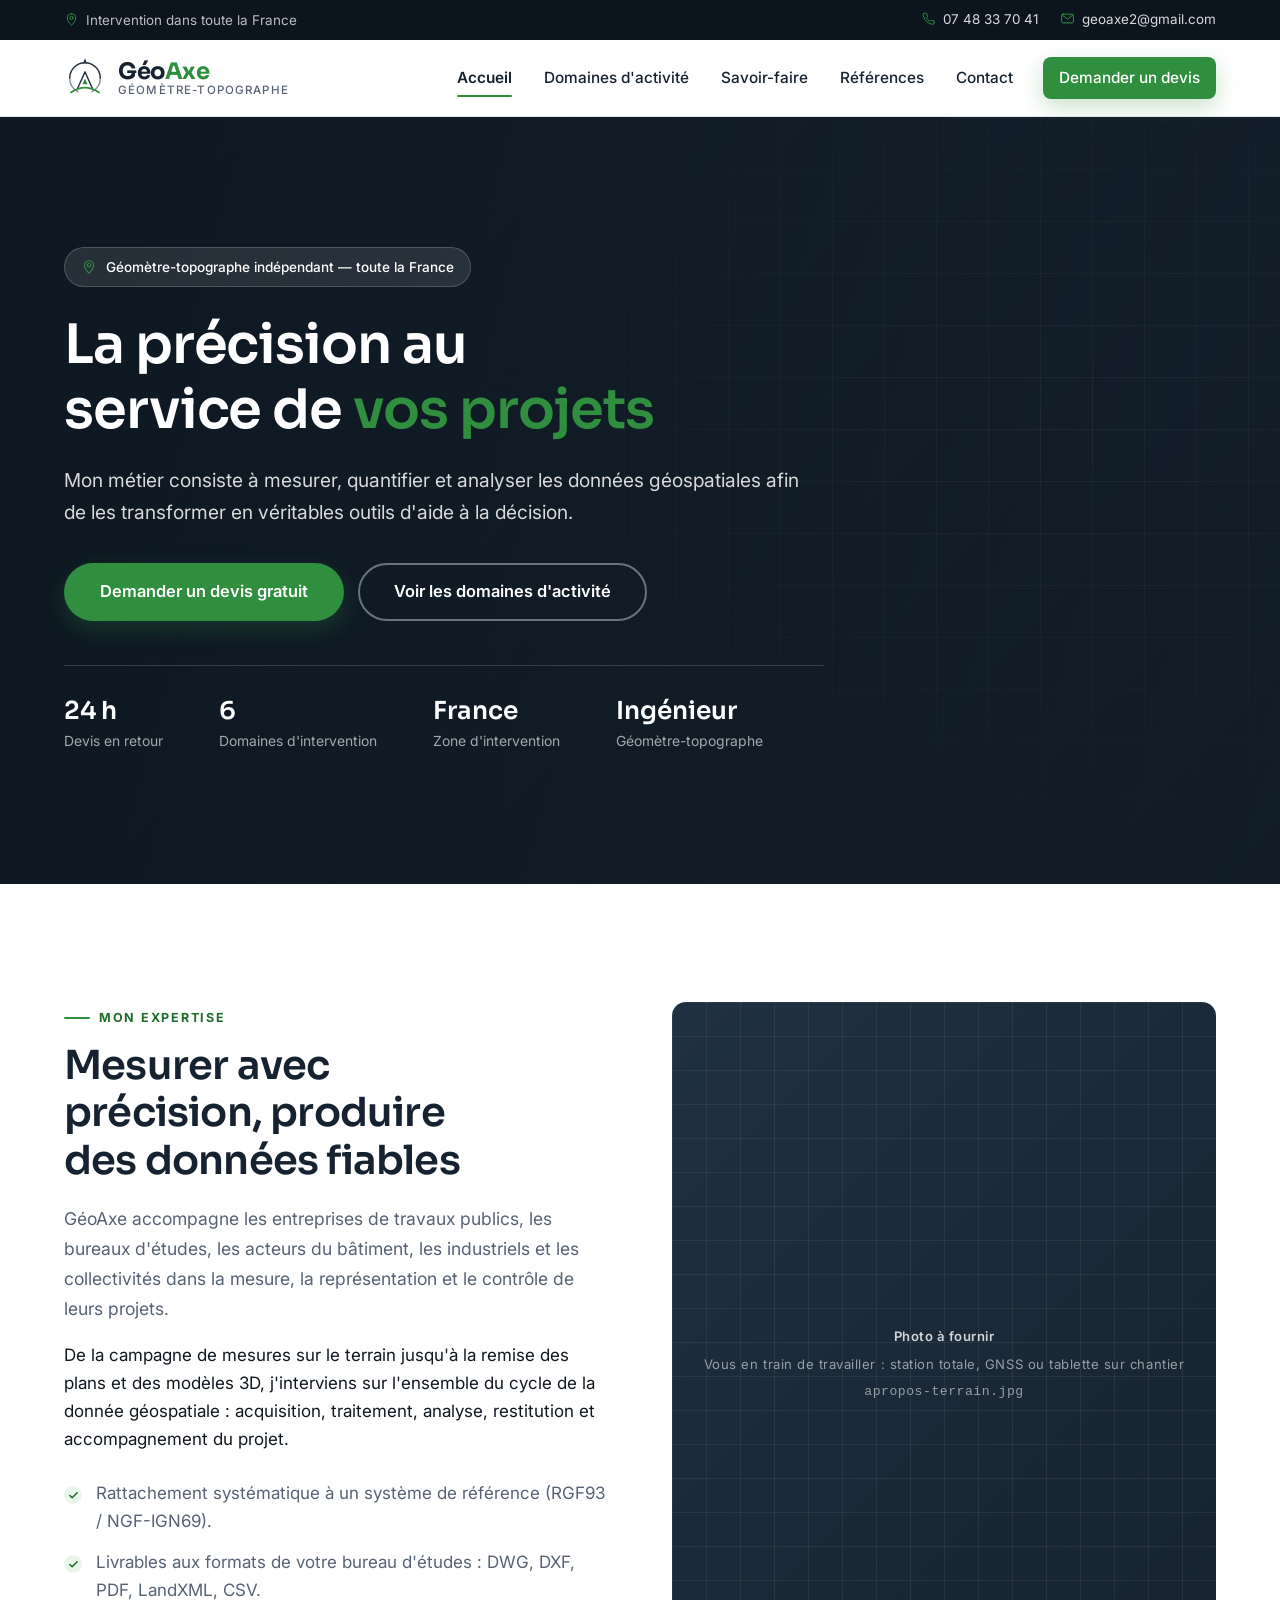
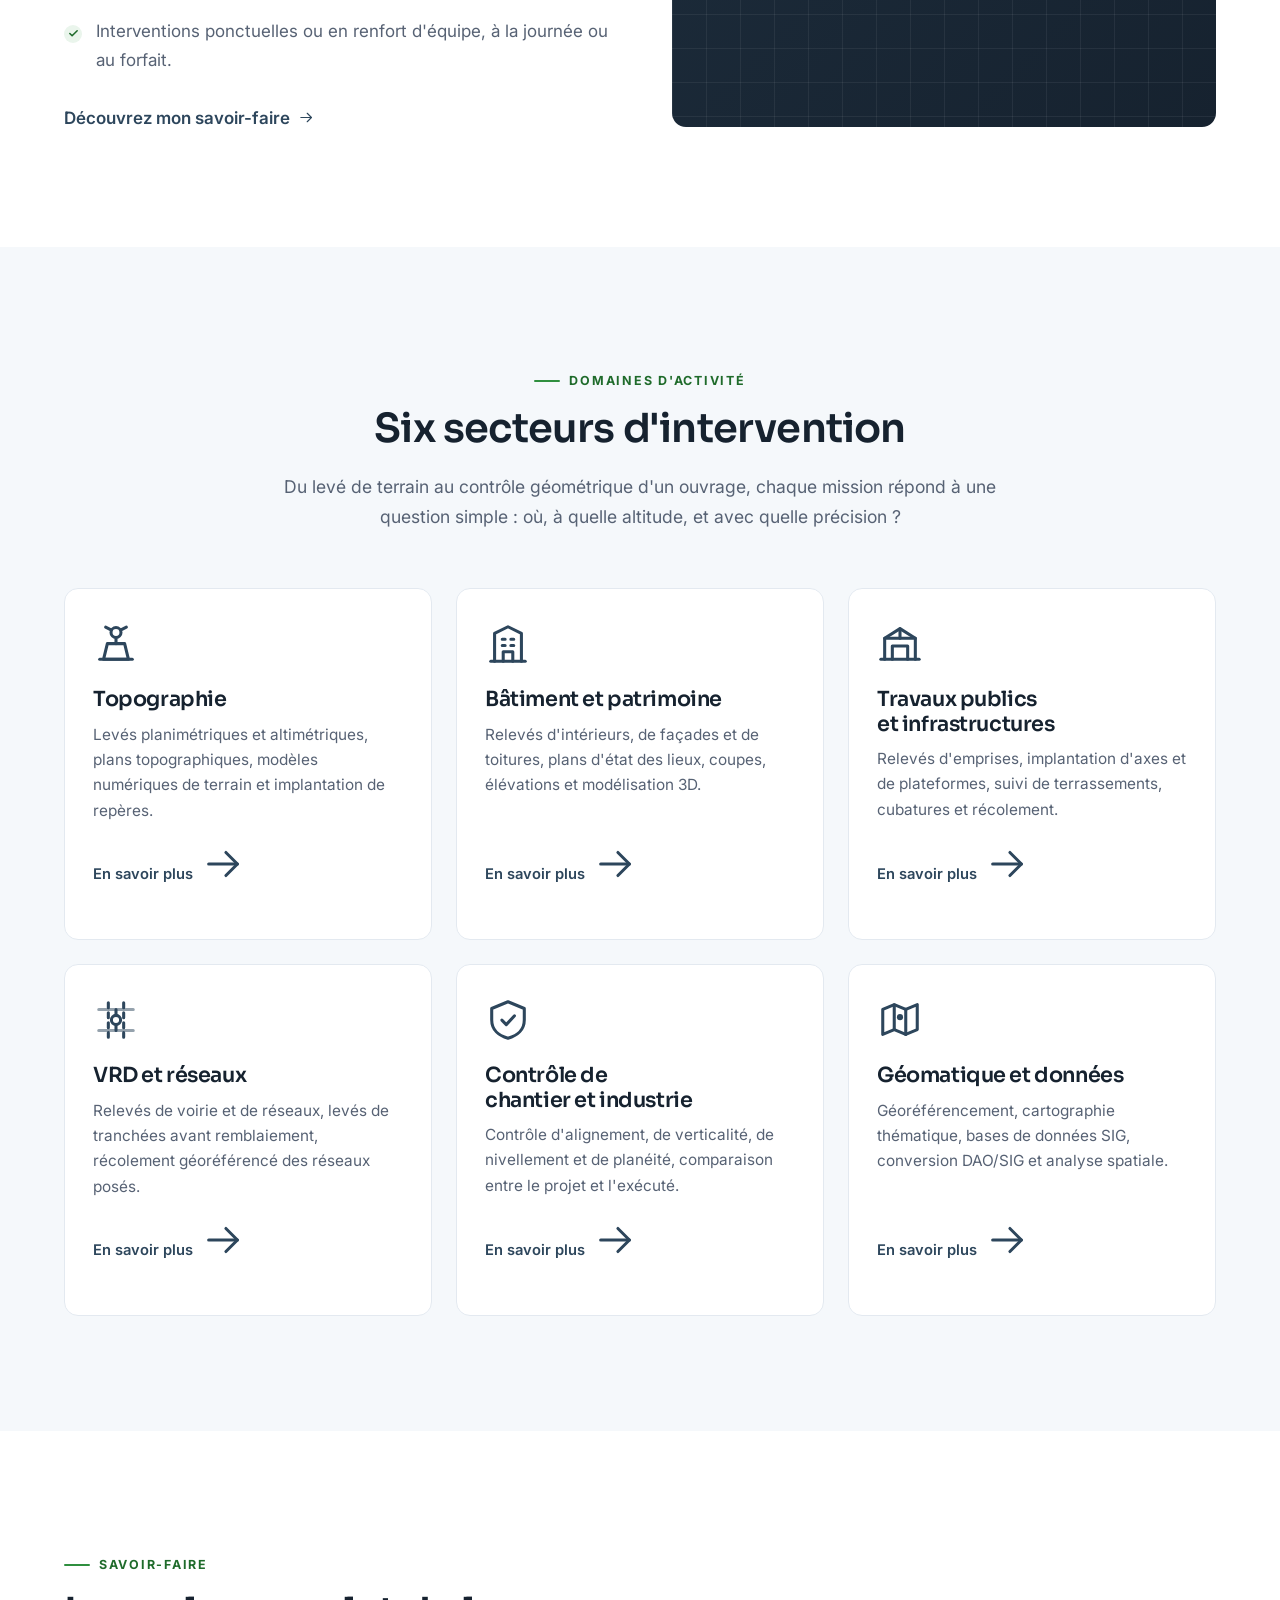
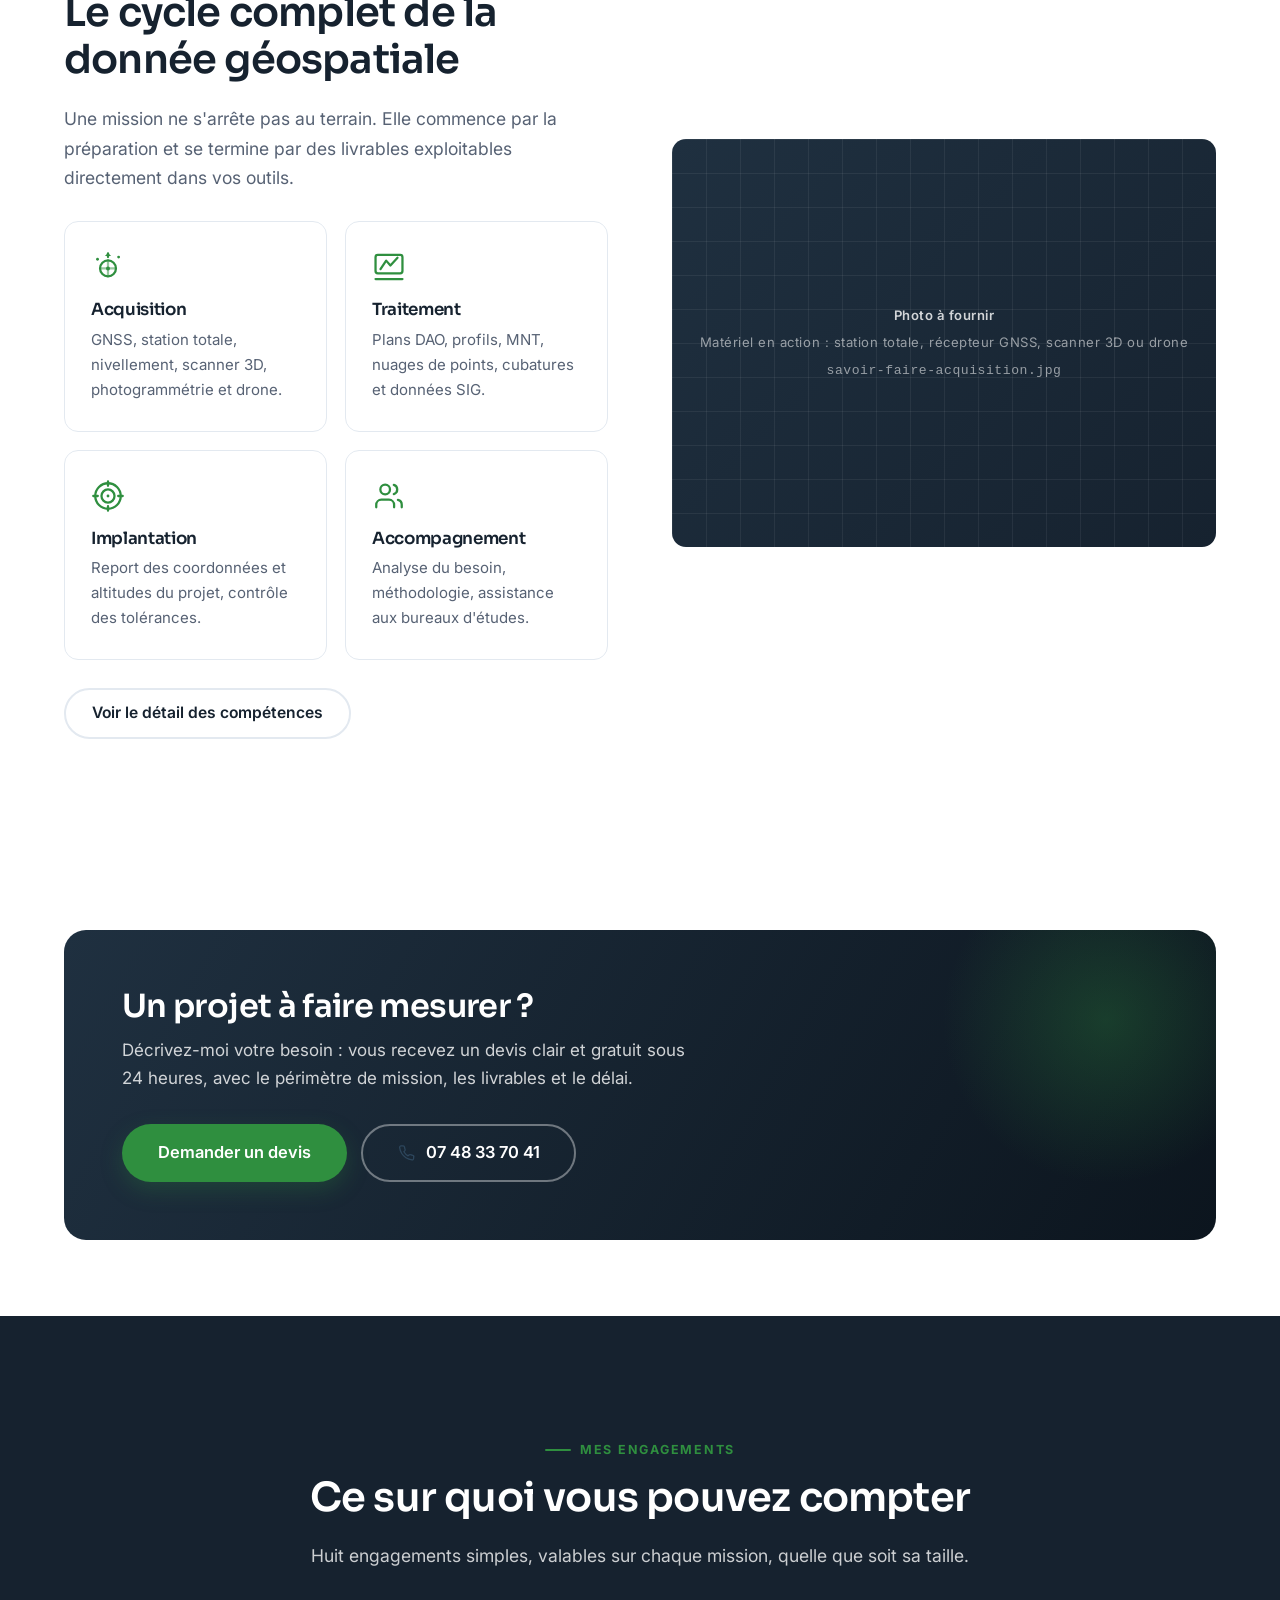
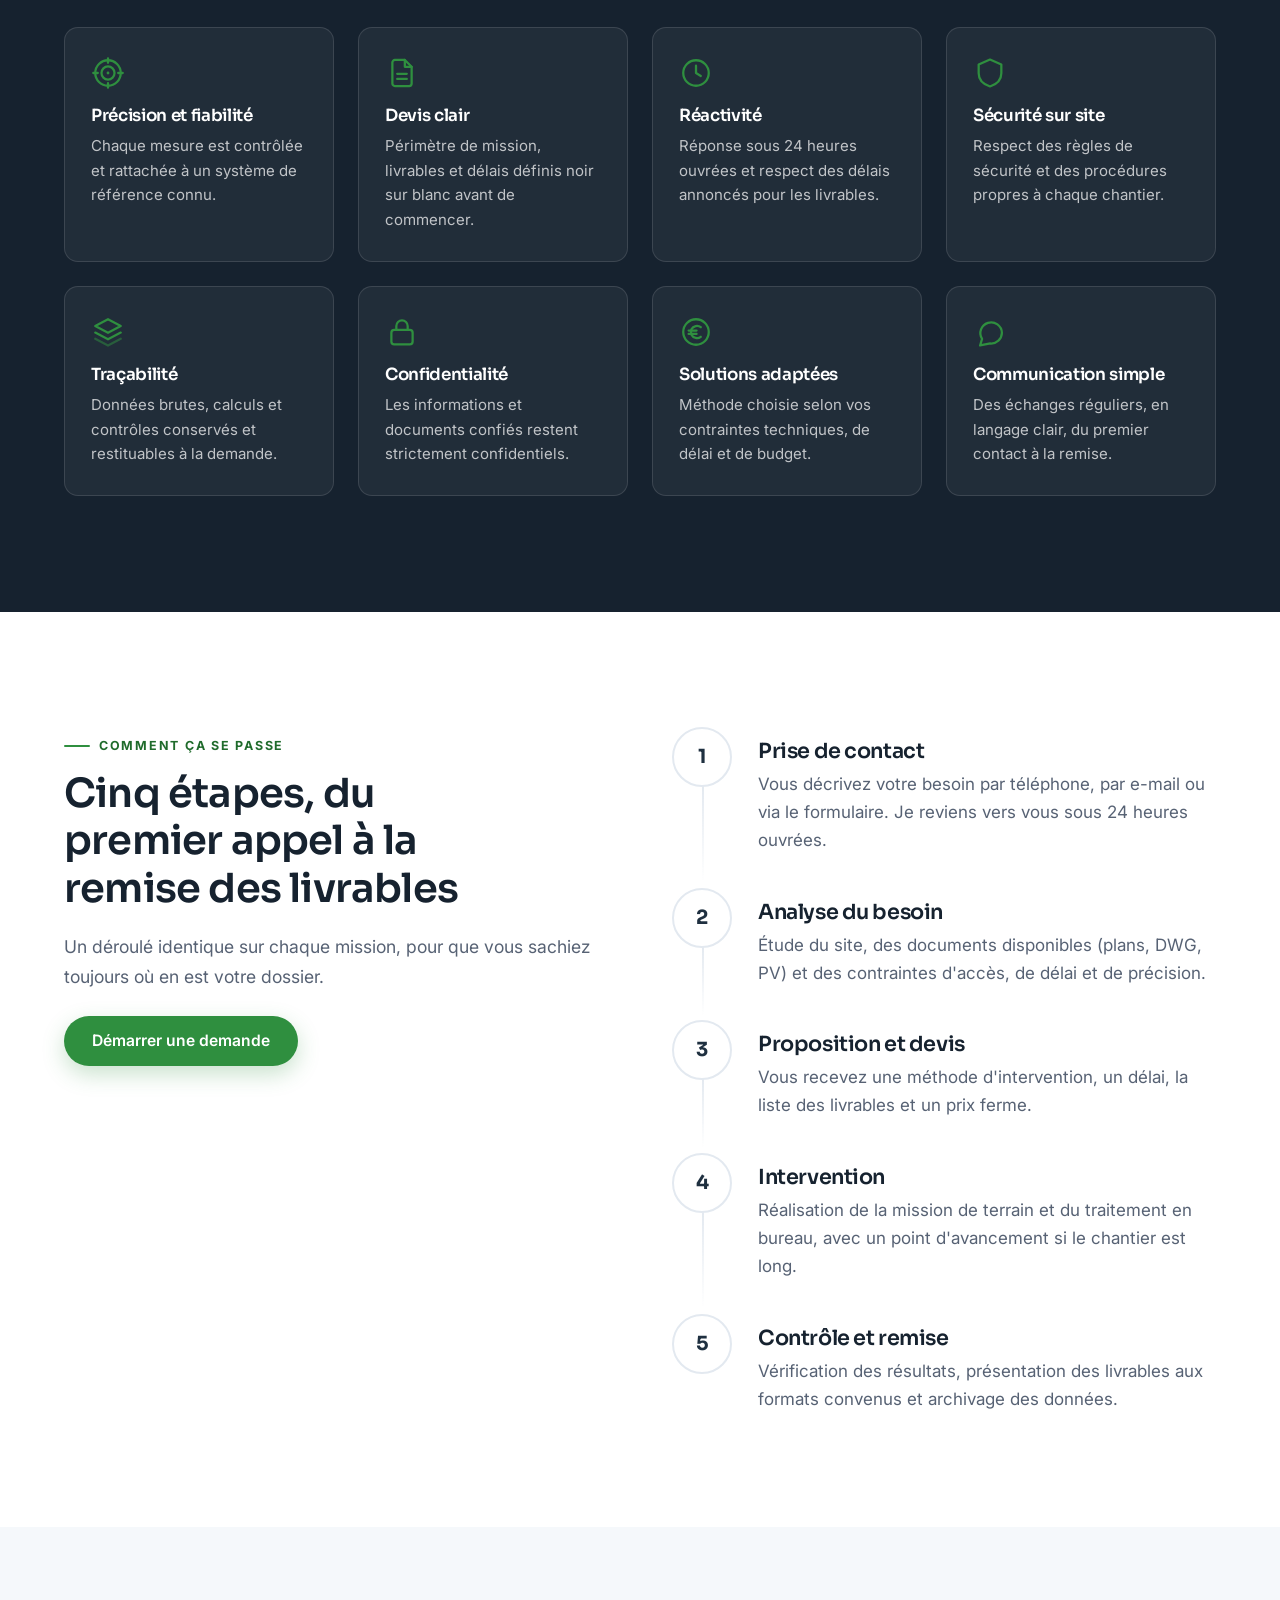
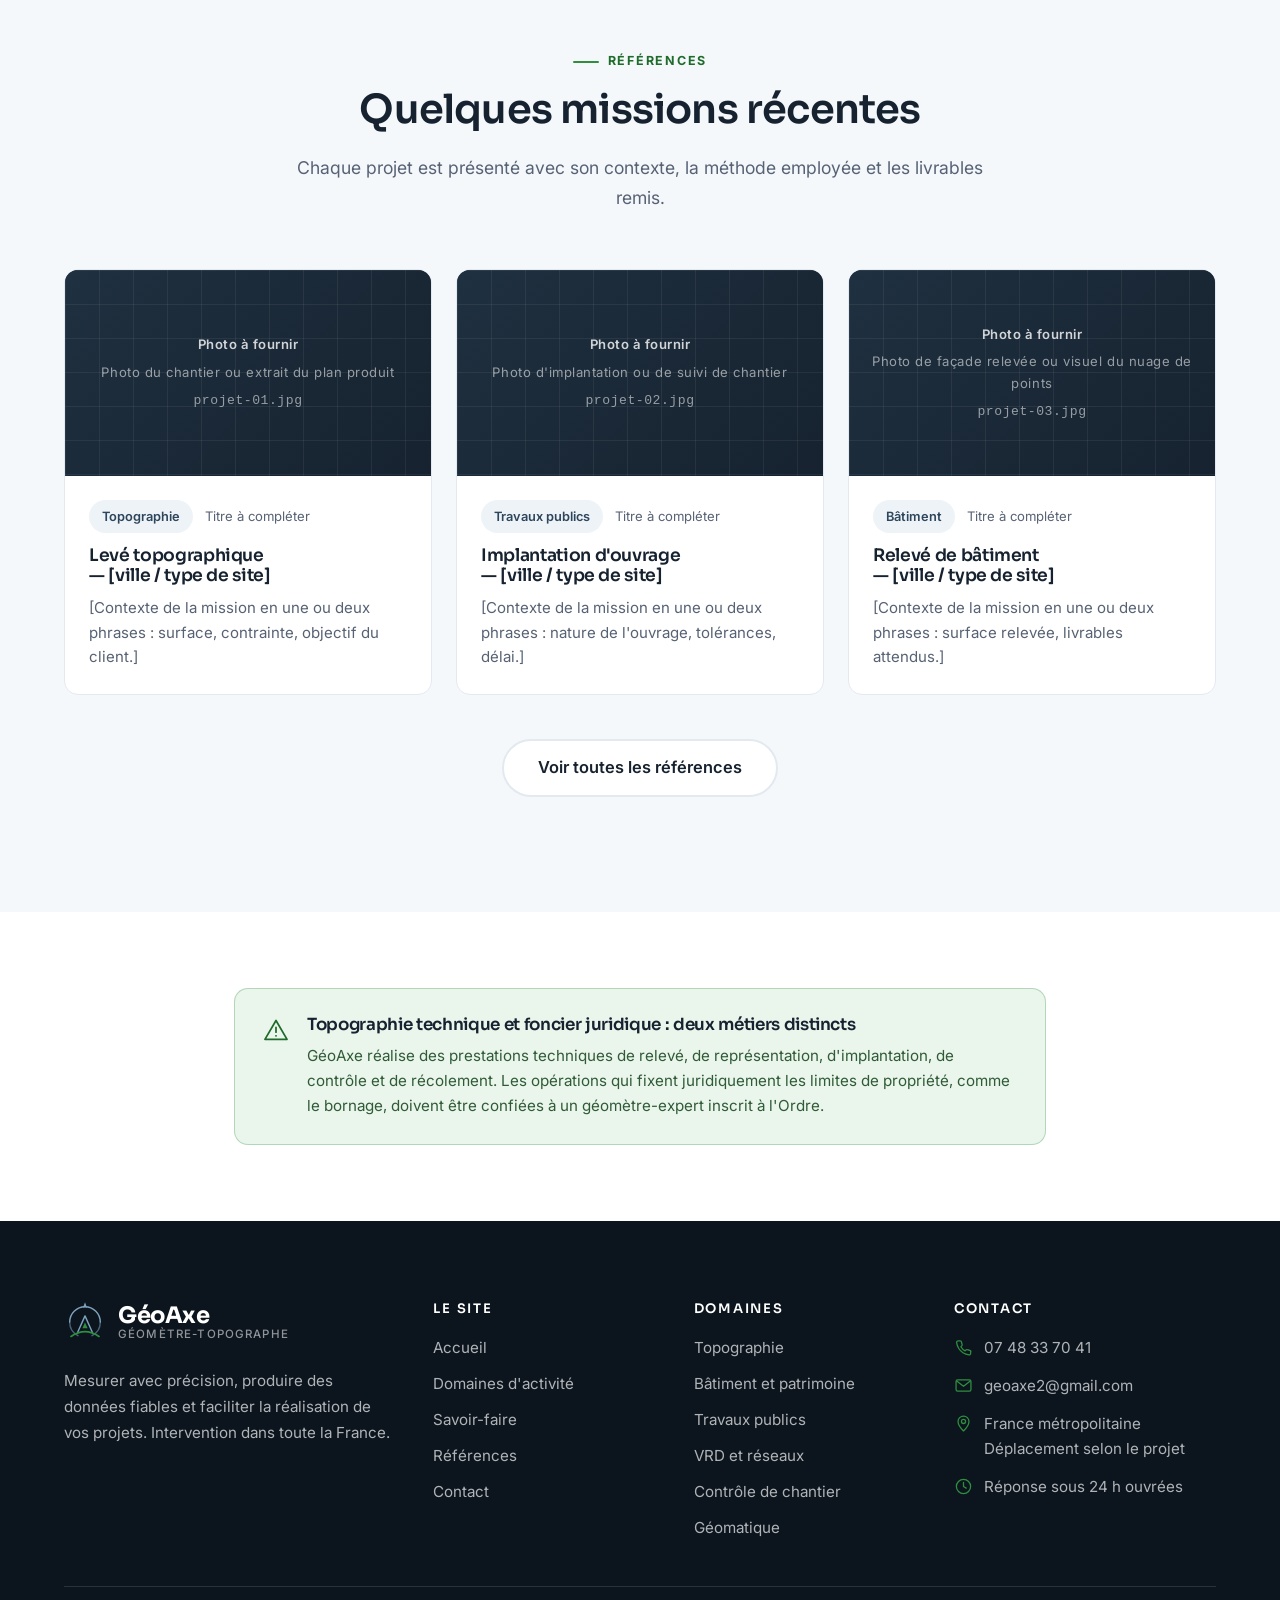
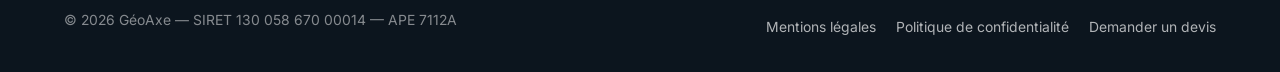
==== commit ad0a0c97: "Refonte complète du site en site vitrine GéoAxe multi-pages Passage d'une page unique à un site de 7" ====
--- a/index.html
+++ b/index.html
@@ -2,576 +2,510 @@
 <html lang="fr">
 <head>
   <meta charset="UTF-8">
-  <meta name="viewport" content="width=device-width, initial-scale=1.0">
-  <title>Emmanuel YAO — Géomètre-Topographe indépendant | France métropolitaine</title>
-  <meta name="description" content="Géomètre-topographe indépendant intervenant en France métropolitaine : levés topographiques, implantations, métrologie, nivellement, suivi de chantier, modélisation MNT/TIN. Intervention pour cabinets de géomètres-experts et entreprises TP/BTP.">
+  <meta name="viewport" content="width=device-width, initial-scale=1">
+  <title>GéoAxe — Géomètre-topographe indépendant | Levés, implantation, contrôle</title>
+  <meta name="description" content="GéoAxe, géomètre-topographe indépendant intervenant dans toute la France : levés topographiques, implantation, contrôle de chantier, VRD et réseaux, relevés de bâtiments, SIG et modélisation 3D. Devis gratuit sous 24 h.">
+  <meta name="author" content="GéoAxe">
+  <meta name="theme-color" content="#0a1e36">
+
+  <!-- Partage sur les réseaux sociaux -->
+  <meta property="og:type" content="website">
+  <meta property="og:site_name" content="GéoAxe">
+  <meta property="og:title" content="GéoAxe — Géomètre-topographe indépendant | Levés, implantation, contrôle">
+  <meta property="og:description" content="GéoAxe, géomètre-topographe indépendant intervenant dans toute la France : levés topographiques, implantation, contrôle de chantier, VRD et réseaux, relevés de bâtiments, SIG et modélisation 3D. Devis gratuit sous 24 h.">
+  <meta property="og:image" content="assets/images/og-image.jpg">
+  <meta property="og:locale" content="fr_FR">
+
+  <link rel="icon" href="assets/favicon.svg" type="image/svg+xml">
+  <link rel="preconnect" href="https://fonts.googleapis.com">
+  <link rel="preconnect" href="https://fonts.gstatic.com" crossorigin>
+  <link href="https://fonts.googleapis.com/css2?family=Inter:wght@400;500;600&family=Sora:wght@500;600;700&display=swap" rel="stylesheet">
   <link rel="stylesheet" href="css/style.css">
+  <script src="js/icons.js" defer></script>
+  <script src="js/script.js" defer></script>
 </head>
 <body>
 
-  <!-- ============ SPRITE SVG (icônes techniques, pas de photos stock) ============ -->
-  <!-- Toutes les icônes du site sont définies ici une seule fois et réutilisées via <use> -->
-  <svg style="display:none" aria-hidden="true">
-
-    <symbol id="icon-station" viewBox="0 0 64 64">
-      <circle cx="32" cy="18" r="7" fill="none" stroke="currentColor" stroke-width="2"/>
-      <line x1="32" y1="25" x2="32" y2="38" stroke="currentColor" stroke-width="2"/>
-      <path d="M18 38 L46 38 L50 56 L14 56 Z" fill="none" stroke="currentColor" stroke-width="2" stroke-linejoin="round"/>
-      <line x1="10" y1="56" x2="54" y2="56" stroke="currentColor" stroke-width="2"/>
-      <line x1="24" y1="14" x2="16" y2="10" stroke="currentColor" stroke-width="2"/>
-      <line x1="40" y1="14" x2="48" y2="10" stroke="currentColor" stroke-width="2"/>
-    </symbol>
-
-    <symbol id="icon-gnss" viewBox="0 0 64 64">
-      <circle cx="32" cy="30" r="16" fill="none" stroke="currentColor" stroke-width="2"/>
-      <line x1="32" y1="14" x2="32" y2="46" stroke="currentColor" stroke-width="1.5" opacity="0.6"/>
-      <line x1="16" y1="30" x2="48" y2="30" stroke="currentColor" stroke-width="1.5" opacity="0.6"/>
-      <circle cx="32" cy="30" r="3" fill="currentColor"/>
-      <path d="M32 6 L32 12" stroke="currentColor" stroke-width="2"/>
-      <path d="M32 2 l-4 6 h8 z" fill="currentColor"/>
-      <circle cx="50" cy="12" r="2.5" fill="currentColor"/>
-      <circle cx="14" cy="16" r="2.5" fill="currentColor"/>
-    </symbol>
-
-    <symbol id="icon-scanner" viewBox="0 0 64 64">
-      <rect x="22" y="10" width="20" height="14" rx="2" fill="none" stroke="currentColor" stroke-width="2"/>
-      <line x1="32" y1="24" x2="32" y2="34" stroke="currentColor" stroke-width="2"/>
-      <path d="M32 34 L14 56 M32 34 L50 56 M32 34 L32 58" stroke="currentColor" stroke-width="1.5" opacity="0.7"/>
-      <path d="M20 44 A 16 16 0 0 1 44 44" fill="none" stroke="currentColor" stroke-width="1.5" stroke-dasharray="3 3" opacity="0.7"/>
-    </symbol>
-
-    <symbol id="icon-drone" viewBox="0 0 64 64">
-      <circle cx="16" cy="16" r="6" fill="none" stroke="currentColor" stroke-width="2"/>
-      <circle cx="48" cy="16" r="6" fill="none" stroke="currentColor" stroke-width="2"/>
-      <circle cx="16" cy="44" r="6" fill="none" stroke="currentColor" stroke-width="2"/>
-      <circle cx="48" cy="44" r="6" fill="none" stroke="currentColor" stroke-width="2"/>
-      <rect x="26" y="26" width="12" height="8" rx="2" fill="none" stroke="currentColor" stroke-width="2"/>
-      <line x1="20" y1="20" x2="27" y2="27" stroke="currentColor" stroke-width="2"/>
-      <line x1="44" y1="20" x2="37" y2="27" stroke="currentColor" stroke-width="2"/>
-      <line x1="20" y1="40" x2="27" y2="33" stroke="currentColor" stroke-width="2"/>
-      <line x1="44" y1="40" x2="37" y2="33" stroke="currentColor" stroke-width="2"/>
-    </symbol>
-
-    <symbol id="icon-implant" viewBox="0 0 64 64">
-      <line x1="32" y1="6" x2="32" y2="58" stroke="currentColor" stroke-width="2"/>
-      <path d="M32 6 l-8 10 h16 z" fill="currentColor"/>
-      <circle cx="32" cy="52" r="4" fill="none" stroke="currentColor" stroke-width="2"/>
-      <line x1="14" y1="58" x2="50" y2="58" stroke="currentColor" stroke-width="2"/>
-    </symbol>
-
-    <symbol id="icon-metrology" viewBox="0 0 64 64">
-      <circle cx="32" cy="32" r="22" fill="none" stroke="currentColor" stroke-width="2"/>
-      <line x1="32" y1="14" x2="32" y2="19" stroke="currentColor" stroke-width="2"/>
-      <line x1="32" y1="45" x2="32" y2="50" stroke="currentColor" stroke-width="2"/>
-      <line x1="14" y1="32" x2="19" y2="32" stroke="currentColor" stroke-width="2"/>
-      <line x1="45" y1="32" x2="50" y2="32" stroke="currentColor" stroke-width="2"/>
-      <line x1="32" y1="32" x2="32" y2="18" stroke="currentColor" stroke-width="2"/>
-      <line x1="32" y1="32" x2="42" y2="38" stroke="currentColor" stroke-width="2"/>
-      <circle cx="32" cy="32" r="2.5" fill="currentColor"/>
-    </symbol>
-
-    <symbol id="icon-niveau" viewBox="0 0 64 64">
-      <rect x="8" y="28" width="48" height="10" rx="2" fill="none" stroke="currentColor" stroke-width="2"/>
-      <circle cx="32" cy="33" r="5" fill="none" stroke="currentColor" stroke-width="1.5"/>
-      <circle cx="32" cy="33" r="1.5" fill="currentColor"/>
-      <line x1="16" y1="28" x2="16" y2="38" stroke="currentColor" stroke-width="1.5"/>
-      <line x1="48" y1="28" x2="48" y2="38" stroke="currentColor" stroke-width="1.5"/>
-    </symbol>
-
-    <symbol id="icon-chantier" viewBox="0 0 64 64">
-      <path d="M10 54 L22 24 L32 44 L40 30 L54 54 Z" fill="none" stroke="currentColor" stroke-width="2" stroke-linejoin="round"/>
-      <line x1="6" y1="54" x2="58" y2="54" stroke="currentColor" stroke-width="2"/>
-      <circle cx="32" cy="14" r="4" fill="none" stroke="currentColor" stroke-width="2"/>
-    </symbol>
-
-    <symbol id="icon-mnt" viewBox="0 0 64 64">
-      <path d="M6 44 L18 30 L28 38 L40 20 L58 44" fill="none" stroke="currentColor" stroke-width="2" stroke-linejoin="round"/>
-      <path d="M6 52 L18 38 L28 46 L40 28 L58 52" fill="none" stroke="currentColor" stroke-width="1.5" opacity="0.6"/>
-      <path d="M6 44 L6 52 M18 30 L18 38 M28 38 L28 46 M40 20 L40 28 M58 44 L58 52" stroke="currentColor" stroke-width="1" stroke-dasharray="2 2" opacity="0.5"/>
-    </symbol>
-
-    <symbol id="icon-cad" viewBox="0 0 64 64">
-      <rect x="10" y="12" width="44" height="34" rx="2" fill="none" stroke="currentColor" stroke-width="2"/>
-      <path d="M16 40 L26 24 L34 32 L48 18" fill="none" stroke="currentColor" stroke-width="2"/>
-      <line x1="10" y1="52" x2="54" y2="52" stroke="currentColor" stroke-width="2"/>
-      <line x1="22" y1="46" x2="22" y2="52" stroke="currentColor" stroke-width="2"/>
-      <line x1="42" y1="46" x2="42" y2="52" stroke="currentColor" stroke-width="2"/>
-    </symbol>
-
-    <symbol id="icon-mail" viewBox="0 0 64 64">
-      <rect x="8" y="16" width="48" height="32" rx="3" fill="none" stroke="currentColor" stroke-width="2"/>
-      <path d="M10 18 L32 36 L54 18" fill="none" stroke="currentColor" stroke-width="2" stroke-linejoin="round"/>
-    </symbol>
-
-    <symbol id="icon-phone" viewBox="0 0 64 64">
-      <path d="M20 10c-6 0-10 4-10 9 0 20 15 35 35 35 5 0 9-4 9-10l-1-6-12-3-4 5c-6-3-11-8-14-14l5-4-3-12z" fill="none" stroke="currentColor" stroke-width="2" stroke-linejoin="round"/>
-    </symbol>
-
-    <symbol id="icon-pin" viewBox="0 0 64 64">
-      <path d="M32 6c-10 0-18 8-18 18 0 14 18 34 18 34s18-20 18-34c0-10-8-18-18-18z" fill="none" stroke="currentColor" stroke-width="2" stroke-linejoin="round"/>
-      <circle cx="32" cy="24" r="6" fill="none" stroke="currentColor" stroke-width="2"/>
-    </symbol>
-
-    <symbol id="icon-check" viewBox="0 0 64 64">
-      <circle cx="32" cy="32" r="24" fill="none" stroke="currentColor" stroke-width="2"/>
-      <path d="M22 33 L29 40 L44 24" fill="none" stroke="currentColor" stroke-width="2.5" stroke-linecap="round" stroke-linejoin="round"/>
-    </symbol>
-
-    <symbol id="icon-vrd" viewBox="0 0 64 64">
-      <path d="M8 54 L26 10 L38 10 L56 54" fill="none" stroke="currentColor" stroke-width="2" stroke-linejoin="round"/>
-      <line x1="32" y1="18" x2="32" y2="46" stroke="currentColor" stroke-width="2" stroke-dasharray="4 4"/>
-      <circle cx="20" cy="54" r="4" fill="none" stroke="currentColor" stroke-width="2"/>
-      <circle cx="44" cy="54" r="4" fill="none" stroke="currentColor" stroke-width="2"/>
-    </symbol>
-
-    <symbol id="icon-sig" viewBox="0 0 64 64">
-      <path d="M8 20 L24 12 L40 20 L56 12 L56 44 L40 52 L24 44 L8 52 Z" fill="none" stroke="currentColor" stroke-width="2" stroke-linejoin="round"/>
-      <line x1="24" y1="12" x2="24" y2="44" stroke="currentColor" stroke-width="1.5" opacity="0.6"/>
-      <line x1="40" y1="20" x2="40" y2="52" stroke="currentColor" stroke-width="1.5" opacity="0.6"/>
-      <circle cx="32" cy="30" r="4" fill="currentColor"/>
-    </symbol>
-
-    <symbol id="icon-moa" viewBox="0 0 64 64">
-      <rect x="14" y="10" width="36" height="46" rx="3" fill="none" stroke="currentColor" stroke-width="2"/>
-      <rect x="24" y="6" width="16" height="8" rx="2" fill="none" stroke="currentColor" stroke-width="2"/>
-      <line x1="22" y1="26" x2="42" y2="26" stroke="currentColor" stroke-width="2"/>
-      <line x1="22" y1="34" x2="42" y2="34" stroke="currentColor" stroke-width="2"/>
-      <path d="M22 44 L28 50 L42 36" fill="none" stroke="currentColor" stroke-width="2" stroke-linecap="round" stroke-linejoin="round"/>
-    </symbol>
-
-    <symbol id="icon-formation" viewBox="0 0 64 64">
-      <path d="M32 14 L58 26 L32 38 L6 26 Z" fill="none" stroke="currentColor" stroke-width="2" stroke-linejoin="round"/>
-      <path d="M18 30 L18 42 C18 46 26 50 32 50 C38 50 46 46 46 42 L46 30" fill="none" stroke="currentColor" stroke-width="2"/>
-      <line x1="58" y1="26" x2="58" y2="40" stroke="currentColor" stroke-width="2"/>
-      <circle cx="58" cy="43" r="2.5" fill="currentColor"/>
-    </symbol>
-
-    <symbol id="icon-chevron" viewBox="0 0 24 24">
-      <path d="M6 9 L12 15 L18 9" fill="none" stroke="currentColor" stroke-width="2" stroke-linecap="round" stroke-linejoin="round"/>
-    </symbol>
-
-  </svg>
-
-  <!-- ============ HEADER / NAVIGATION ============ -->
-  <header class="site-header">
-    <div class="container header-inner">
-      <a href="#top" class="logo">
-        <span class="logo-name">Emmanuel YAO</span>
-        <span class="logo-title">Géomètre-Topographe indépendant</span>
-      </a>
-
-      <button class="nav-toggle" id="navToggle" aria-label="Ouvrir le menu" aria-expanded="false" aria-controls="primaryNav">
-        <span></span><span></span><span></span>
-      </button>
-
-      <nav class="primary-nav" id="primaryNav">
-        <a href="#apropos">À propos</a>
-        <a href="#prestations">Prestations</a>
-        <a href="#materiel">Matériel</a>
-        <a href="#contact" class="nav-cta">Contact</a>
-      </nav>
-    </div>
-  </header>
-
-  <main id="top">
-
-    <!-- ============ HERO ============ -->
-    <section class="hero">
-      <div class="container hero-inner">
-        <div class="hero-content">
-          <p class="hero-zone">
-            <svg class="icon icon-sm"><use href="#icon-pin"/></svg>
-            Intervention en France métropolitaine
-          </p>
-          <h1>Géomètre-Topographe indépendant</h1>
-          <p class="hero-subtitle">
-            Levés, implantations et métrologie de précision au service des cabinets
-            de géomètres-experts et des entreprises TP/BTP.
-          </p>
-          <div class="hero-actions">
-            <a href="#contact" class="btn btn-primary">Me contacter</a>
-            <a href="#prestations" class="btn btn-secondary">Voir les prestations</a>
+<a class="skip-link" href="#main">Aller au contenu principal</a>
+
+<!-- ============ BARRE DE CONTACT ============ -->
+<div class="topbar">
+  <div class="container topbar-inner">
+    <span><svg class="icon" aria-hidden="true"><use href="#icon-pin"></use></svg> Intervention dans toute la France</span>
+    <ul class="topbar-list">
+      <li><a href="tel:+33748337041"><svg class="icon" aria-hidden="true"><use href="#icon-phone"></use></svg> 07 48 33 70 41</a></li>
+      <li><a href="mailto:geoaxe2@gmail.com"><svg class="icon" aria-hidden="true"><use href="#icon-mail"></use></svg> geoaxe2@gmail.com</a></li>
+    </ul>
+  </div>
+</div>
+
+<!-- ============ EN-TÊTE ============ -->
+<header class="site-header">
+  <div class="container header-inner">
+    <a href="index.html" class="logo" aria-label="GéoAxe — accueil">
+      <!-- Déposez votre logo dans assets/images/logo-geoaxe.png (ou .svg).
+           Tant que le fichier n'existe pas, le logo vectoriel de secours s'affiche. -->
+      <img class="logo-img" src="assets/images/logo-geoaxe.png" alt="GéoAxe — géomètre-topographe" width="180" height="46">
+      <span class="logo-fallback">
+        <svg class="logo-mark" aria-hidden="true"><use href="#icon-logo"></use></svg>
+        <span class="logo-text">
+          <span class="logo-name">Géo<span>Axe</span></span>
+          <span class="logo-title">Géomètre-topographe</span>
+        </span>
+      </span>
+    </a>
+
+    <button class="nav-toggle" id="navToggle" aria-label="Ouvrir le menu" aria-expanded="false" aria-controls="primaryNav">
+      <span></span><span></span><span></span>
+    </button>
+
+    <nav class="primary-nav" id="primaryNav" aria-label="Navigation principale">
+        <a href="index.html" aria-current="page">Accueil</a>
+        <a href="domaines-activite.html">Domaines d'activité</a>
+        <a href="savoir-faire.html">Savoir-faire</a>
+        <a href="references.html">Références</a>
+        <a href="contact.html">Contact</a>
+      <a href="contact.html" class="btn btn-primary">Demander un devis</a>
+    </nav>
+  </div>
+</header>
+
+<main id="main">
+
+<!-- ============ HERO ============ -->
+<section class="hero">
+  <div class="media hero-media">
+    <img src="assets/images/hero-chantier.jpg" alt="" loading="eager" decoding="async">
+  </div>
+  <div class="container hero-inner">
+    <div class="hero-content">
+      <span class="hero-kicker">
+        <svg class="icon" aria-hidden="true"><use href="#icon-pin"></use></svg>
+        Géomètre-topographe indépendant — toute la France
+      </span>
+      <h1>La précision au service de <em>vos projets</em></h1>
+      <p class="hero-subtitle">
+        Mon métier consiste à mesurer, quantifier et analyser les données géospatiales
+        afin de les transformer en véritables outils d'aide à la décision.
+      </p>
+      <div class="hero-actions btn-group">
+        <a href="contact.html" class="btn btn-primary btn-lg">Demander un devis gratuit</a>
+        <a href="domaines-activite.html" class="btn btn-ghost btn-lg">Voir les domaines d'activité</a>
+      </div>
+      <div class="hero-proof">
+        <div><strong>24 h</strong><span>Devis en retour</span></div>
+        <div><strong>6</strong><span>Domaines d'intervention</span></div>
+        <div><strong>France</strong><span>Zone d'intervention</span></div>
+        <div><strong>Ingénieur</strong><span>Géomètre-topographe</span></div>
+      </div>
+    </div>
+  </div>
+</section>
+
+<!-- ============ PROPOSITION DE VALEUR ============ -->
+<section class="section">
+  <div class="container split">
+    <div class="split-content reveal">
+      <span class="eyebrow">Mon expertise</span>
+      <h2>Mesurer avec précision, produire des données fiables</h2>
+      <p class="lead">
+        GéoAxe accompagne les entreprises de travaux publics, les bureaux d'études,
+        les acteurs du bâtiment, les industriels et les collectivités dans la mesure,
+        la représentation et le contrôle de leurs projets.
+      </p>
+      <p>
+        De la campagne de mesures sur le terrain jusqu'à la remise des plans et des
+        modèles 3D, j'interviens sur l'ensemble du cycle de la donnée géospatiale :
+        acquisition, traitement, analyse, restitution et accompagnement du projet.
+      </p>
+      <ul class="check-list" style="margin:26px 0 30px">
+        <li>Rattachement systématique à un système de référence (RGF93 / NGF-IGN69).</li>
+        <li>Livrables aux formats de votre bureau d'études : DWG, DXF, PDF, LandXML, CSV.</li>
+        <li>Interventions ponctuelles ou en renfort d'équipe, à la journée ou au forfait.</li>
+      </ul>
+      <a href="savoir-faire.html" class="arrow-link">
+        Découvrez mon savoir-faire
+        <svg class="icon" aria-hidden="true"><use href="#icon-arrow"></use></svg>
+      </a>
+    </div>
+    <div class="split-media reveal reveal-delay-1">
+      <div class="media media-3x4 ">
+          <img src="assets/images/apropos-terrain.jpg" alt="Géomètre-topographe en intervention sur un chantier" loading="lazy" decoding="async">
+          <span class="media-hint"><b>Photo à fournir</b>Vous en train de travailler : station totale, GNSS ou tablette sur chantier<br><code>apropos-terrain.jpg</code></span>
+        </div>
+    </div>
+  </div>
+</section>
+
+<!-- ============ DOMAINES D'ACTIVITÉ ============ -->
+<section class="section section-surface">
+  <div class="container">
+    <div class="section-head is-centered">
+      <span class="eyebrow">Domaines d'activité</span>
+      <h2>Six secteurs d'intervention</h2>
+      <p class="lead">
+        Du levé de terrain au contrôle géométrique d'un ouvrage, chaque mission
+        répond à une question simple : où, à quelle altitude, et avec quelle précision ?
+      </p>
+    </div>
+    <div class="grid grid-3">
+      <a class="domain-card reveal" href="domaines-activite.html#topographie">
+        <svg class="icon" aria-hidden="true"><use href="#icon-topo"></use></svg>
+        <h3>Topographie</h3>
+        <p>Levés planimétriques et altimétriques, plans topographiques, modèles numériques de terrain et implantation de repères.</p>
+        <span class="arrow-link">En savoir plus <svg class="icon" aria-hidden="true"><use href="#icon-arrow"></use></svg></span>
+      </a>
+      <a class="domain-card reveal" href="domaines-activite.html#batiment">
+        <svg class="icon" aria-hidden="true"><use href="#icon-building"></use></svg>
+        <h3>Bâtiment et patrimoine</h3>
+        <p>Relevés d'intérieurs, de façades et de toitures, plans d'état des lieux, coupes, élévations et modélisation 3D.</p>
+        <span class="arrow-link">En savoir plus <svg class="icon" aria-hidden="true"><use href="#icon-arrow"></use></svg></span>
+      </a>
+      <a class="domain-card reveal" href="domaines-activite.html#travaux-publics">
+        <svg class="icon" aria-hidden="true"><use href="#icon-infra"></use></svg>
+        <h3>Travaux publics et infrastructures</h3>
+        <p>Relevés d'emprises, implantation d'axes et de plateformes, suivi de terrassements, cubatures et récolement.</p>
+        <span class="arrow-link">En savoir plus <svg class="icon" aria-hidden="true"><use href="#icon-arrow"></use></svg></span>
+      </a>
+      <a class="domain-card reveal" href="domaines-activite.html#vrd">
+        <svg class="icon" aria-hidden="true"><use href="#icon-vrd"></use></svg>
+        <h3>VRD et réseaux</h3>
+        <p>Relevés de voirie et de réseaux, levés de tranchées avant remblaiement, récolement géoréférencé des réseaux posés.</p>
+        <span class="arrow-link">En savoir plus <svg class="icon" aria-hidden="true"><use href="#icon-arrow"></use></svg></span>
+      </a>
+      <a class="domain-card reveal" href="domaines-activite.html#controle">
+        <svg class="icon" aria-hidden="true"><use href="#icon-control"></use></svg>
+        <h3>Contrôle de chantier et industrie</h3>
+        <p>Contrôle d'alignement, de verticalité, de nivellement et de planéité, comparaison entre le projet et l'exécuté.</p>
+        <span class="arrow-link">En savoir plus <svg class="icon" aria-hidden="true"><use href="#icon-arrow"></use></svg></span>
+      </a>
+      <a class="domain-card reveal" href="domaines-activite.html#geomatique">
+        <svg class="icon" aria-hidden="true"><use href="#icon-gis"></use></svg>
+        <h3>Géomatique et données</h3>
+        <p>Géoréférencement, cartographie thématique, bases de données SIG, conversion DAO/SIG et analyse spatiale.</p>
+        <span class="arrow-link">En savoir plus <svg class="icon" aria-hidden="true"><use href="#icon-arrow"></use></svg></span>
+      </a>
+    </div>
+  </div>
+</section>
+
+<!-- ============ SAVOIR-FAIRE ============ -->
+<section class="section">
+  <div class="container split is-reverse">
+    <div class="split-media reveal">
+      <div class="media media-4x3 ">
+          <img src="assets/images/savoir-faire-acquisition.jpg" alt="Acquisition de données topographiques sur le terrain" loading="lazy" decoding="async">
+          <span class="media-hint"><b>Photo à fournir</b>Matériel en action : station totale, récepteur GNSS, scanner 3D ou drone<br><code>savoir-faire-acquisition.jpg</code></span>
+        </div>
+    </div>
+    <div class="split-content reveal reveal-delay-1">
+      <span class="eyebrow">Savoir-faire</span>
+      <h2>Le cycle complet de la donnée géospatiale</h2>
+      <p class="lead">
+        Une mission ne s'arrête pas au terrain. Elle commence par la préparation
+        et se termine par des livrables exploitables directement dans vos outils.
+      </p>
+      <div class="grid grid-2" style="gap:18px;margin-top:28px">
+        <div class="feature-card">
+          <svg class="icon" aria-hidden="true"><use href="#icon-gnss"></use></svg>
+          <h3>Acquisition</h3>
+          <p>GNSS, station totale, nivellement, scanner 3D, photogrammétrie et drone.</p>
+        </div>
+        <div class="feature-card">
+          <svg class="icon" aria-hidden="true"><use href="#icon-cad"></use></svg>
+          <h3>Traitement</h3>
+          <p>Plans DAO, profils, MNT, nuages de points, cubatures et données SIG.</p>
+        </div>
+        <div class="feature-card">
+          <svg class="icon" aria-hidden="true"><use href="#icon-target"></use></svg>
+          <h3>Implantation</h3>
+          <p>Report des coordonnées et altitudes du projet, contrôle des tolérances.</p>
+        </div>
+        <div class="feature-card">
+          <svg class="icon" aria-hidden="true"><use href="#icon-users"></use></svg>
+          <h3>Accompagnement</h3>
+          <p>Analyse du besoin, méthodologie, assistance aux bureaux d'études.</p>
+        </div>
+      </div>
+      <p style="margin-top:28px">
+        <a href="savoir-faire.html" class="btn btn-outline">Voir le détail des compétences</a>
+      </p>
+    </div>
+  </div>
+</section>
+
+<!-- ============ BANDEAU DEVIS ============ -->
+<section class="section-sm">
+  <div class="container">
+    <div class="cta-band reveal">
+      <div>
+        <h2>Un projet à faire mesurer&nbsp;?</h2>
+        <p>Décrivez-moi votre besoin&nbsp;: vous recevez un devis clair et gratuit sous 24&nbsp;heures, avec le périmètre de mission, les livrables et le délai.</p>
+      </div>
+      <div class="btn-group">
+        <a href="contact.html" class="btn btn-primary btn-lg">Demander un devis</a>
+        <a href="tel:+33748337041" class="btn btn-ghost btn-lg">
+          <svg class="icon" aria-hidden="true"><use href="#icon-phone"></use></svg> 07 48 33 70 41
+        </a>
+      </div>
+    </div>
+  </div>
+</section>
+
+<!-- ============ ENGAGEMENTS ============ -->
+<section class="section section-dark">
+  <div class="container">
+    <div class="section-head is-centered">
+      <span class="eyebrow">Mes engagements</span>
+      <h2>Ce sur quoi vous pouvez compter</h2>
+      <p class="lead">Huit engagements simples, valables sur chaque mission, quelle que soit sa taille.</p>
+    </div>
+    <div class="grid grid-4">
+      <div class="feature-card reveal">
+        <svg class="icon" aria-hidden="true"><use href="#icon-target"></use></svg>
+        <h3>Précision et fiabilité</h3>
+        <p>Chaque mesure est contrôlée et rattachée à un système de référence connu.</p>
+      </div>
+      <div class="feature-card reveal">
+        <svg class="icon" aria-hidden="true"><use href="#icon-file"></use></svg>
+        <h3>Devis clair</h3>
+        <p>Périmètre de mission, livrables et délais définis noir sur blanc avant de commencer.</p>
+      </div>
+      <div class="feature-card reveal">
+        <svg class="icon" aria-hidden="true"><use href="#icon-clock"></use></svg>
+        <h3>Réactivité</h3>
+        <p>Réponse sous 24 heures ouvrées et respect des délais annoncés pour les livrables.</p>
+      </div>
+      <div class="feature-card reveal">
+        <svg class="icon" aria-hidden="true"><use href="#icon-shield"></use></svg>
+        <h3>Sécurité sur site</h3>
+        <p>Respect des règles de sécurité et des procédures propres à chaque chantier.</p>
+      </div>
+      <div class="feature-card reveal">
+        <svg class="icon" aria-hidden="true"><use href="#icon-layers"></use></svg>
+        <h3>Traçabilité</h3>
+        <p>Données brutes, calculs et contrôles conservés et restituables à la demande.</p>
+      </div>
+      <div class="feature-card reveal">
+        <svg class="icon" aria-hidden="true"><use href="#icon-lock"></use></svg>
+        <h3>Confidentialité</h3>
+        <p>Les informations et documents confiés restent strictement confidentiels.</p>
+      </div>
+      <div class="feature-card reveal">
+        <svg class="icon" aria-hidden="true"><use href="#icon-euro"></use></svg>
+        <h3>Solutions adaptées</h3>
+        <p>Méthode choisie selon vos contraintes techniques, de délai et de budget.</p>
+      </div>
+      <div class="feature-card reveal">
+        <svg class="icon" aria-hidden="true"><use href="#icon-chat"></use></svg>
+        <h3>Communication simple</h3>
+        <p>Des échanges réguliers, en langage clair, du premier contact à la remise.</p>
+      </div>
+    </div>
+  </div>
+</section>
+
+<!-- ============ PARCOURS CLIENT ============ -->
+<section class="section">
+  <div class="container split is-top">
+    <div class="split-content reveal">
+      <span class="eyebrow">Comment ça se passe</span>
+      <h2>Cinq étapes, du premier appel à la remise des livrables</h2>
+      <p class="lead">
+        Un déroulé identique sur chaque mission, pour que vous sachiez toujours
+        où en est votre dossier.
+      </p>
+      <p style="margin-top:24px">
+        <a href="contact.html" class="btn btn-primary">Démarrer une demande</a>
+      </p>
+    </div>
+    <div class="timeline">
+        <div class="timeline-item reveal">
+          <div class="timeline-num">1</div>
+          <div class="timeline-content">
+            <h3>Prise de contact</h3>
+            <p>Vous décrivez votre besoin par téléphone, par e-mail ou via le formulaire. Je reviens vers vous sous 24 heures ouvrées.</p>
           </div>
         </div>
-
-        <!-- Schéma technique (pas de photo) : station totale + visée, GNSS, drone -->
-        <div class="hero-visual" aria-hidden="true">
-          <svg viewBox="0 0 520 420" xmlns="http://www.w3.org/2000/svg">
-            <defs>
-              <pattern id="heroGrid" width="26" height="26" patternUnits="userSpaceOnUse">
-                <path d="M 26 0 L 0 0 0 26" fill="none" stroke="rgba(255,255,255,0.07)" stroke-width="1"/>
-              </pattern>
-            </defs>
-
-            <rect x="0" y="0" width="520" height="420" fill="url(#heroGrid)"/>
-
-            <!-- courbes de niveau (MNT) -->
-            <path d="M0,330 C 90,310 150,350 230,325 S 400,300 520,325" fill="none" stroke="rgba(255,255,255,0.16)" stroke-width="1.5"/>
-            <path d="M0,360 C 100,345 160,380 240,355 S 410,330 520,355" fill="none" stroke="rgba(255,255,255,0.12)" stroke-width="1.5"/>
-            <path d="M0,390 C 110,378 170,400 250,385 S 420,362 520,385" fill="none" stroke="rgba(255,255,255,0.08)" stroke-width="1.5"/>
-
-            <!-- repère de coordonnées -->
-            <line x1="30" y1="400" x2="30" y2="362" stroke="rgba(255,255,255,0.35)" stroke-width="1"/>
-            <line x1="30" y1="400" x2="66" y2="400" stroke="rgba(255,255,255,0.35)" stroke-width="1"/>
-            <text x="20" y="356" fill="rgba(255,255,255,0.45)" font-size="10" font-family="monospace">Z</text>
-            <text x="70" y="411" fill="rgba(255,255,255,0.45)" font-size="10" font-family="monospace">X</text>
-
-            <!-- trajectoire drone / photogrammétrie -->
-            <path d="M40,72 L152,50 L262,80 L360,44" fill="none" stroke="var(--blue-accent)" stroke-width="1.5" stroke-dasharray="4 4" opacity="0.85"/>
-            <circle cx="40" cy="72" r="3" fill="var(--blue-accent)"/>
-            <circle cx="152" cy="50" r="3" fill="var(--blue-accent)"/>
-            <circle cx="262" cy="80" r="3" fill="var(--blue-accent)"/>
-            <use href="#icon-drone" x="330" y="14" width="60" height="60" style="color:var(--blue-accent)"/>
-
-            <!-- GNSS RTK -->
-            <use href="#icon-gnss" x="418" y="88" width="72" height="72" style="color:#ffffff"/>
-            <line x1="454" y1="160" x2="454" y2="300" stroke="rgba(255,255,255,0.3)" stroke-width="1.5" stroke-dasharray="3 3"/>
-            <circle cx="454" cy="300" r="4" fill="#ffffff"/>
-
-            <!-- station totale -->
-            <use href="#icon-station" x="66" y="228" width="100" height="100" style="color:#ffffff"/>
-
-            <!-- visée vers le point implanté -->
-            <path d="M150,300 L335,306" fill="none" stroke="rgba(255,255,255,0.55)" stroke-width="1.5" stroke-dasharray="5 3"/>
-            <path d="M132,300 A 20 20 0 0 1 150,282" fill="none" stroke="var(--blue-accent)" stroke-width="1.5"/>
-            <line x1="150" y1="294" x2="150" y2="306" stroke="rgba(255,255,255,0.5)" stroke-width="1.5"/>
-            <line x1="335" y1="300" x2="335" y2="312" stroke="rgba(255,255,255,0.5)" stroke-width="1.5"/>
-            <text x="196" y="291" fill="rgba(255,255,255,0.8)" font-size="13" font-family="monospace">124,35 m</text>
-
-            <!-- point implanté -->
-            <circle cx="335" cy="305" r="15" fill="none" stroke="var(--blue-accent)" stroke-width="1.2" stroke-dasharray="2 3" opacity="0.8"/>
-            <use href="#icon-pin" x="311" y="258" width="48" height="48" style="color:var(--blue-accent)"/>
-          </svg>
-        </div>
-      </div>
-    </section>
-
-    <!-- ============ À PROPOS ============ -->
-    <section id="apropos" class="section">
-      <div class="container about-grid">
-        <div class="about-text">
-          <span class="eyebrow">À propos</span>
-          <h2>Ingénieur géomètre-topographe</h2>
-          <p>
-            Diplômé ingénieur géomètre-topographe, j'interviens en tant
-            qu'indépendant auprès de cabinets de géomètres-experts et d'entreprises de travaux
-            publics et du bâtiment en France métropolitaine.
-          </p>
-          <p>
-            Mon positionnement est centré sur la <strong>métrologie et le contrôle qualité de la
-            mesure</strong> : garantir la fiabilité, la précision et la traçabilité des données
-            topographiques, du terrain jusqu'au rendu final.
-          </p>
-          <p class="note">
-            En tant que géomètre-topographe, mon activité se concentre sur la mesure et
-            l'exploitation des données de terrain. Les actes réglementés (bornage, division
-            parcellaire, documents d'arpentage) relèvent de la compétence exclusive des
-            géomètres-experts inscrits à l'Ordre, avec lesquels j'ai vocation à collaborer.
-          </p>
-        </div>
-        <div class="about-highlights">
-          <div class="highlight-card">
-            <svg class="icon"><use href="#icon-metrology"/></svg>
-            <h3>Précision &amp; métrologie</h3>
-            <p>Contrôle qualité de la mesure et traçabilité des données à chaque étape.</p>
+        <div class="timeline-item reveal">
+          <div class="timeline-num">2</div>
+          <div class="timeline-content">
+            <h3>Analyse du besoin</h3>
+            <p>Étude du site, des documents disponibles (plans, DWG, PV) et des contraintes d'accès, de délai et de précision.</p>
           </div>
-          <div class="highlight-card">
-            <svg class="icon"><use href="#icon-check"/></svg>
-            <h3>Rigueur d'ingénieur</h3>
-            <p>Formation ESGT-CNAM, méthodes normées et livrables exploitables directement.</p>
+        </div>
+        <div class="timeline-item reveal">
+          <div class="timeline-num">3</div>
+          <div class="timeline-content">
+            <h3>Proposition et devis</h3>
+            <p>Vous recevez une méthode d'intervention, un délai, la liste des livrables et un prix ferme.</p>
           </div>
         </div>
-      </div>
-    </section>
-
-    <!-- ============ PRESTATIONS ============ -->
-    <section id="prestations" class="section section-alt">
-      <div class="container">
-        <span class="eyebrow">Prestations</span>
-        <h2>Ce que je peux faire pour vous</h2>
-        <p class="section-intro">
-          Du levé de terrain à la formation d'équipes, en sous-traitance ou en appui direct de
-          vos équipes, sur tout type de projet TP/BTP. Cliquez sur une prestation pour voir le
-          détail.
+        <div class="timeline-item reveal">
+          <div class="timeline-num">4</div>
+          <div class="timeline-content">
+            <h3>Intervention</h3>
+            <p>Réalisation de la mission de terrain et du traitement en bureau, avec un point d'avancement si le chantier est long.</p>
+          </div>
+        </div>
+        <div class="timeline-item reveal">
+          <div class="timeline-num">5</div>
+          <div class="timeline-content">
+            <h3>Contrôle et remise</h3>
+            <p>Vérification des résultats, présentation des livrables aux formats convenus et archivage des données.</p>
+          </div>
+        </div>
+    </div>
+  </div>
+</section>
+
+<!-- ============ APERÇU DES RÉFÉRENCES ============ -->
+<!-- Remplacez les 3 projets ci-dessous par vos réalisations réelles.
+     La liste complète se trouve dans references.html -->
+<section class="section section-surface">
+  <div class="container">
+    <div class="section-head is-centered">
+      <span class="eyebrow">Références</span>
+      <h2>Quelques missions récentes</h2>
+      <p class="lead">Chaque projet est présenté avec son contexte, la méthode employée et les livrables remis.</p>
+    </div>
+    <div class="grid grid-3">
+      <a class="post-card reveal" href="references.html">
+        <div class="media media-16x9 ">
+          <img src="assets/images/projet-01.jpg" alt="Projet de levé topographique" loading="lazy" decoding="async">
+          <span class="media-hint"><b>Photo à fournir</b>Photo du chantier ou extrait du plan produit<br><code>projet-01.jpg</code></span>
+        </div>
+        <div class="post-body">
+          <div class="post-meta"><span class="badge">Topographie</span><span>Titre à compléter</span></div>
+          <h3>Levé topographique — [ville / type de site]</h3>
+          <p>[Contexte de la mission en une ou deux phrases : surface, contrainte, objectif du client.]</p>
+        </div>
+      </a>
+      <a class="post-card reveal reveal-delay-1" href="references.html">
+        <div class="media media-16x9 ">
+          <img src="assets/images/projet-02.jpg" alt="Projet d'implantation sur chantier" loading="lazy" decoding="async">
+          <span class="media-hint"><b>Photo à fournir</b>Photo d'implantation ou de suivi de chantier<br><code>projet-02.jpg</code></span>
+        </div>
+        <div class="post-body">
+          <div class="post-meta"><span class="badge">Travaux publics</span><span>Titre à compléter</span></div>
+          <h3>Implantation d'ouvrage — [ville / type de site]</h3>
+          <p>[Contexte de la mission en une ou deux phrases : nature de l'ouvrage, tolérances, délai.]</p>
+        </div>
+      </a>
+      <a class="post-card reveal reveal-delay-2" href="references.html">
+        <div class="media media-16x9 ">
+          <img src="assets/images/projet-03.jpg" alt="Projet de relevé de bâtiment" loading="lazy" decoding="async">
+          <span class="media-hint"><b>Photo à fournir</b>Photo de façade relevée ou visuel du nuage de points<br><code>projet-03.jpg</code></span>
+        </div>
+        <div class="post-body">
+          <div class="post-meta"><span class="badge">Bâtiment</span><span>Titre à compléter</span></div>
+          <h3>Relevé de bâtiment — [ville / type de site]</h3>
+          <p>[Contexte de la mission en une ou deux phrases : surface relevée, livrables attendus.]</p>
+        </div>
+      </a>
+    </div>
+    <p style="text-align:center;margin-top:44px">
+      <a href="references.html" class="btn btn-outline btn-lg">Voir toutes les références</a>
+    </p>
+  </div>
+</section>
+
+<!-- ============ CADRE D'INTERVENTION ============ -->
+<section class="section-sm">
+  <div class="container container-narrow">
+    <div class="notice reveal">
+      <svg class="icon" aria-hidden="true"><use href="#icon-alert"></use></svg>
+      <div>
+        <h3>Topographie technique et foncier juridique : deux métiers distincts</h3>
+        <p>
+          GéoAxe réalise des prestations techniques de relevé, de représentation,
+          d'implantation, de contrôle et de récolement. Les opérations qui fixent
+          juridiquement les limites de propriété, comme le bornage, doivent être
+          confiées à un géomètre-expert inscrit à l'Ordre.
         </p>
-
-        <div class="cards-grid prestations-grid">
-
-          <article class="service-card is-expandable">
-            <button type="button" class="service-toggle" aria-expanded="false">
-              <svg class="icon"><use href="#icon-station"/></svg>
-              <h3>Levés et relevés topographiques</h3>
-              <svg class="icon chevron"><use href="#icon-chevron"/></svg>
-            </button>
-            <ul class="service-details">
-              <li>Levé topographique de terrain (planimétrie + altimétrie)</li>
-              <li>Relevé de façades, de bâtiments, de voiries et réseaux</li>
-              <li>Relevé pour projets de réhabilitation, extension, démolition</li>
-              <li>Relevé pour études préalables (avant-projet, APS/APD)</li>
-              <li>Relevé de limites et de bornes existantes (hors actes de bornage, réservés aux géomètres-experts)</li>
-            </ul>
-          </article>
-
-          <article class="service-card is-expandable">
-            <button type="button" class="service-toggle" aria-expanded="false">
-              <svg class="icon"><use href="#icon-implant"/></svg>
-              <h3>Implantations et contrôles sur chantier</h3>
-              <svg class="icon chevron"><use href="#icon-chevron"/></svg>
-            </button>
-            <ul class="service-details">
-              <li>Implantation d'ouvrages (bâtiments, murs, clôtures, VRD, réseaux)</li>
-              <li>Implantation de points d'axe, de niveaux, de repères de chantier</li>
-              <li>Contrôle d'implantation et vérification de cotes en cours de travaux</li>
-              <li>Contrôles de conformité par rapport aux plans d'exécution</li>
-            </ul>
-          </article>
-
-          <article class="service-card is-expandable">
-            <button type="button" class="service-toggle" aria-expanded="false">
-              <svg class="icon"><use href="#icon-vrd"/></svg>
-              <h3>Topographie VRD, réseaux et aménagement</h3>
-              <svg class="icon chevron"><use href="#icon-chevron"/></svg>
-            </button>
-            <ul class="service-details">
-              <li>Relevés et implantations pour voiries, parkings, espaces publics</li>
-              <li>Topographie pour réseaux enterrés (eau, assainissement, électricité, télécom, gaz)</li>
-              <li>Assistance topographique pour lots VRD sur chantiers de lotissements, ZAC, parcs d'activités</li>
-              <li>Suivi topographique de terrassements (cubatures, profils en long/travers)</li>
-            </ul>
-          </article>
-
-          <article class="service-card is-expandable">
-            <button type="button" class="service-toggle" aria-expanded="false">
-              <svg class="icon"><use href="#icon-sig"/></svg>
-              <h3>SIG et traitement de données géographiques</h3>
-              <svg class="icon chevron"><use href="#icon-chevron"/></svg>
-            </button>
-            <ul class="service-details">
-              <li>Intégration de données topographiques dans un SIG (QGIS, ArcGIS, etc.)</li>
-              <li>Production de couches thématiques (réseaux, occupation du sol, zonages)</li>
-              <li>Géoréférencement de plans anciens, de photos aériennes</li>
-              <li>Création de bases de données géolocalisées pour collectivités ou gestionnaires de réseaux</li>
-            </ul>
-          </article>
-
-          <article class="service-card is-expandable">
-            <button type="button" class="service-toggle" aria-expanded="false">
-              <svg class="icon"><use href="#icon-drone"/></svg>
-              <h3>Drone et photogrammétrie</h3>
-              <svg class="icon chevron"><use href="#icon-chevron"/></svg>
-            </button>
-            <ul class="service-details">
-              <li>Levés par drone avec photogrammétrie (orthophotos, MNT, modèles 3D)</li>
-              <li>Relevés de toitures, façades, zones difficiles d'accès</li>
-              <li>Suivi de chantier par drone (avancement, cubatures de stocks)</li>
-              <li>Production de nuages de points et modèles 3D pour bureaux d'études et architectes</li>
-            </ul>
-          </article>
-
-          <article class="service-card is-expandable">
-            <button type="button" class="service-toggle" aria-expanded="false">
-              <svg class="icon"><use href="#icon-scanner"/></svg>
-              <h3>Scanner 3D et modélisation BIM / nuages de points</h3>
-              <svg class="icon chevron"><use href="#icon-chevron"/></svg>
-            </button>
-            <ul class="service-details">
-              <li>Relevés par scanner laser terrestre (intérieur/extérieur)</li>
-              <li>Production de nuages de points pour réhabilitation, patrimoine, industrie</li>
-              <li>Contrôle de géométrie d'ouvrages d'art, usines, sites industriels</li>
-            </ul>
-          </article>
-
-          <article class="service-card is-expandable">
-            <button type="button" class="service-toggle" aria-expanded="false">
-              <svg class="icon"><use href="#icon-metrology"/></svg>
-              <h3>Métrologie et contrôle de géométrie</h3>
-              <svg class="icon chevron"><use href="#icon-chevron"/></svg>
-            </button>
-            <ul class="service-details">
-              <li>Contrôles dimensionnels d'ouvrages (ponts, dalles, charpentes, éléments préfabriqués)</li>
-              <li>Suivi de déformations (tassements, glissements, ouvrages d'art)</li>
-              <li>Mesures de précision pour l'industrie, le ferroviaire, les grands équipements</li>
-            </ul>
-          </article>
-
-          <article class="service-card is-expandable">
-            <button type="button" class="service-toggle" aria-expanded="false">
-              <svg class="icon"><use href="#icon-moa"/></svg>
-              <h3>Assistance à maîtrise d'ouvrage et bureaux d'études</h3>
-              <svg class="icon chevron"><use href="#icon-chevron"/></svg>
-            </button>
-            <ul class="service-details">
-              <li>Assistance topographique pour maîtres d'ouvrage (collectivités, promoteurs)</li>
-              <li>Rédaction de cahiers des charges topographiques pour appels d'offres</li>
-              <li>Coordination topographique sur projets multi-lots</li>
-              <li>Vérification de dossiers de consultation des entreprises (DCE) sur les aspects topographiques</li>
-            </ul>
-          </article>
-
-          <article class="service-card is-expandable">
-            <button type="button" class="service-toggle" aria-expanded="false">
-              <svg class="icon"><use href="#icon-formation"/></svg>
-              <h3>Formation et conseil</h3>
-              <svg class="icon chevron"><use href="#icon-chevron"/></svg>
-            </button>
-            <ul class="service-details">
-              <li>Formation de techniciens sur le terrain (GPS, stations totales, drones, logiciels)</li>
-              <li>Conseil en organisation de campagnes de levés, choix d'équipements</li>
-              <li>Audit de processus topographiques pour bureaux d'études et entreprises de BTP</li>
-            </ul>
-          </article>
-
-        </div>
-      </div>
-    </section>
-
-    <!-- ============ MATÉRIEL ============ -->
-    <section id="materiel" class="section">
-      <div class="container">
-        <span class="eyebrow">Matériel</span>
-        <h2>Équipements et logiciels</h2>
-        <p class="section-intro">
-          Un parc instrumental complet, entretenu et contrôlé, associé aux logiciels métiers
-          courants pour des livrables directement exploitables par vos équipes.
+      </div>
+    </div>
+  </div>
+</section>
+
+</main>
+
+<!-- ============ PIED DE PAGE ============ -->
+<footer class="site-footer">
+  <div class="container">
+    <div class="footer-grid">
+
+      <div class="footer-logo">
+        <a href="index.html" class="logo" aria-label="GéoAxe — accueil">
+          <svg class="logo-mark" aria-hidden="true"><use href="#icon-logo"></use></svg>
+          <span class="logo-text">
+            <span class="logo-name">GéoAxe</span>
+            <span class="logo-title">Géomètre-topographe</span>
+          </span>
+        </a>
+        <p class="footer-about">
+          Mesurer avec précision, produire des données fiables et faciliter
+          la réalisation de vos projets. Intervention dans toute la France.
         </p>
-
-        <h3 class="materiel-subhead">Instruments de terrain</h3>
-        <div class="equip-grid">
-          <div class="equip-item">
-            <svg class="icon"><use href="#icon-station"/></svg>
-            <span>Station totale</span>
-          </div>
-          <div class="equip-item">
-            <svg class="icon"><use href="#icon-gnss"/></svg>
-            <span>GNSS RTK / PPK</span>
-          </div>
-          <div class="equip-item">
-            <svg class="icon"><use href="#icon-scanner"/></svg>
-            <span>Scanner laser 3D</span>
-          </div>
-          <div class="equip-item">
-            <svg class="icon"><use href="#icon-drone"/></svg>
-            <span>Drone / photogrammétrie</span>
-          </div>
-          <div class="equip-item">
-            <svg class="icon"><use href="#icon-niveau"/></svg>
-            <span>Niveau optique</span>
-          </div>
-          <div class="equip-item">
-            <svg class="icon"><use href="#icon-niveau"/></svg>
-            <span>Niveau numérique</span>
-          </div>
-        </div>
-
-        <h3 class="materiel-subhead">Logiciels</h3>
-        <div class="software-grid">
-          <div class="software-group">
-            <h4>Traitement de levés, DAO/CAO et VRD</h4>
-            <ul class="software-tags">
-              <li class="tag">Covadis</li>
-              <li class="tag">Mensura / Mensura Genius</li>
-              <li class="tag">AutoCAD Civil 3D</li>
-              <li class="tag">AutoCAD</li>
-            </ul>
-          </div>
-
-          <div class="software-group">
-            <h4>SIG et cartographie</h4>
-            <ul class="software-tags">
-              <li class="tag">QGIS</li>
-              <li class="tag">ArcGIS Pro</li>
-              <li class="tag">MapInfo Pro</li>
-              <li class="tag">PostGIS + PostgreSQL</li>
-              <li class="tag">Google Earth</li>
-              <li class="tag">Global Mapper</li>
-            </ul>
-          </div>
-
-          <div class="software-group">
-            <h4>Photogrammétrie, drone et nuages de points</h4>
-            <ul class="software-tags">
-              <li class="tag">Pix4Dmapper / Pix4Dcloud</li>
-              <li class="tag">Agisoft Metashape</li>
-              <li class="tag">CloudCompare</li>
-              <li class="tag">Leica Cyclone</li>
-              <li class="tag">Trimble Business Center</li>
-            </ul>
-          </div>
-
-          <div class="software-group">
-            <h4>Terrain et instruments</h4>
-            <ul class="software-tags">
-              <li class="tag">Leica Captivate</li>
-              <li class="tag">Trimble Access</li>
-              <li class="tag">Logiciels de guidage d'engins</li>
-            </ul>
-          </div>
-        </div>
-      </div>
-    </section>
-
-    <!-- ============ CONTACT ============ -->
-    <section id="contact" class="section section-alt">
-      <div class="container contact-grid">
-        <div class="contact-info">
-          <span class="eyebrow">Contact</span>
-          <h2>Discutons de votre projet</h2>
-          <p>
-            Disponible pour des missions ponctuelles ou récurrentes en France métropolitaine.
-            N'hésitez pas à me contacter pour toute demande de devis ou d'information.
-          </p>
-          <ul class="contact-list">
-            <li>
-              <svg class="icon icon-sm"><use href="#icon-mail"/></svg>
-              <a href="mailto:ymanizan@gmail.com">ymanizan@gmail.com</a>
-            </li>
-            <li>
-              <svg class="icon icon-sm"><use href="#icon-phone"/></svg>
-              <a href="tel:+33748337041">07 48 33 70 41</a>
-            </li>
-            <li>
-              <svg class="icon icon-sm"><use href="#icon-phone"/></svg>
-              <a href="tel:+33751431503">07 51 43 15 03</a>
-            </li>
-            <li>
-              <svg class="icon icon-sm"><use href="#icon-pin"/></svg>
-              <span>France métropolitaine</span>
-            </li>
-          </ul>
-        </div>
-
-        <form class="contact-form" id="contactForm">
-          <div class="form-row">
-            <label for="name">Nom / Société</label>
-            <input type="text" id="name" name="name" required>
-          </div>
-          <div class="form-row">
-            <label for="email">Email</label>
-            <input type="email" id="email" name="email" required>
-          </div>
-          <div class="form-row">
-            <label for="subject">Objet</label>
-            <input type="text" id="subject" name="subject" placeholder="Ex. Demande de devis - levé topographique">
-          </div>
-          <div class="form-row">
-            <label for="message">Message</label>
-            <textarea id="message" name="message" rows="5" required></textarea>
-          </div>
-          <button type="submit" class="btn btn-primary">Envoyer par email</button>
-          <p class="form-note">Ce formulaire ouvre votre messagerie (mailto), aucune donnée n'est stockée sur ce site.</p>
-        </form>
-      </div>
-    </section>
-
-  </main>
-
-  <!-- ============ FOOTER ============ -->
-  <footer class="site-footer">
-    <div class="container footer-inner">
-      <p>&copy; <span id="year"></span> Emmanuel YAO — Géomètre-Topographe indépendant. France métropolitaine.</p>
-    </div>
-  </footer>
-
-  <script src="js/script.js"></script>
+      </div>
+
+      <div>
+        <h4>Le site</h4>
+        <ul class="footer-links">
+          <li><a href="index.html">Accueil</a></li>
+          <li><a href="domaines-activite.html">Domaines d'activité</a></li>
+          <li><a href="savoir-faire.html">Savoir-faire</a></li>
+          <li><a href="references.html">Références</a></li>
+          <li><a href="contact.html">Contact</a></li>
+        </ul>
+      </div>
+
+      <div>
+        <h4>Domaines</h4>
+        <ul class="footer-links">
+          <li><a href="domaines-activite.html#topographie">Topographie</a></li>
+          <li><a href="domaines-activite.html#batiment">Bâtiment et patrimoine</a></li>
+          <li><a href="domaines-activite.html#travaux-publics">Travaux publics</a></li>
+          <li><a href="domaines-activite.html#vrd">VRD et réseaux</a></li>
+          <li><a href="domaines-activite.html#controle">Contrôle de chantier</a></li>
+          <li><a href="domaines-activite.html#geomatique">Géomatique</a></li>
+        </ul>
+      </div>
+
+      <div>
+        <h4>Contact</h4>
+        <ul class="footer-contact">
+          <li>
+            <svg class="icon" aria-hidden="true"><use href="#icon-phone"></use></svg>
+            <a href="tel:+33748337041">07 48 33 70 41</a>
+          </li>
+          <li>
+            <svg class="icon" aria-hidden="true"><use href="#icon-mail"></use></svg>
+            <a href="mailto:geoaxe2@gmail.com">geoaxe2@gmail.com</a>
+          </li>
+          <li>
+            <svg class="icon" aria-hidden="true"><use href="#icon-pin"></use></svg>
+            <span>France métropolitaine<br>Déplacement selon le projet</span>
+          </li>
+          <li>
+            <svg class="icon" aria-hidden="true"><use href="#icon-clock"></use></svg>
+            <span>Réponse sous 24&nbsp;h ouvrées</span>
+          </li>
+        </ul>
+      </div>
+
+    </div>
+
+    <div class="footer-bottom">
+      <p>© <span data-year>2026</span> GéoAxe — SIRET 130 058 670 00014 — APE 7112A</p>
+      <ul>
+        <li><a href="mentions-legales.html">Mentions légales</a></li>
+        <li><a href="confidentialite.html">Politique de confidentialité</a></li>
+        <li><a href="contact.html">Demander un devis</a></li>
+      </ul>
+    </div>
+  </div>
+</footer>
+
 </body>
 </html>
--- a/css/style.css
+++ b/css/style.css
@@ -1,490 +1,1248 @@
 /* =========================================================
-   Variables — palette sobre bleu marine / gris / blanc
-   Modifiez ces valeurs pour changer l'identité visuelle du site
+   GéoAxe — Feuille de style principale
+   ---------------------------------------------------------
+   Sommaire
+   01. Variables & thème
+   02. Reset & bases
+   03. Utilitaires (container, titres, boutons, badges)
+   04. En-tête & navigation
+   05. Pied de page
+   06. Hero & bandeaux de page
+   07. Cartes & grilles
+   08. Sections spécifiques (domaines, savoir-faire, parcours…)
+   09. Références (portfolio filtrable)
+   10. Contact & formulaires
+   11. Animations & accessibilité
+   12. Responsive
+   ========================================================= */
+
+/* =========================================================
+   01. VARIABLES & THÈME
+   Changez ces valeurs pour modifier toute l'identité visuelle.
    ========================================================= */
 :root {
-  --navy-900: #0f1f38;
-  --navy-800: #16294a;
-  --navy-700: #1f3a63;
-  --blue-accent: #3f6fb0;
-  --gray-900: #1c1f26;
-  --gray-600: #55606e;
-  --gray-300: #d7dce2;
-  --gray-100: #f4f6f8;
+  /* Couleurs de marque */
+  --navy-950: #0c151e;
+  --navy-900: #16222f;
+  --navy-800: #1f3040;
+  --navy-700: #2d465c;
+  --navy-600: #3d5f7c;
+  --blue-400: #7fa3bf;
+  --blue-200: #c3d5e3;
+  --blue-050: #eef3f7;
+
+  /* Accent : vert du logo GéoAxe */
+  --accent: #2f8f3f;
+  --accent-dark: #1f6b2b;
+  --accent-soft: #eaf5ec;
+
+  /* Neutres */
+  --ink: #101720;
+  --muted: #576274;
+  --line: #e3e9f0;
+  --surface: #f5f8fb;
   --white: #ffffff;
 
-  --font-base: -apple-system, BlinkMacSystemFont, "Segoe UI", Roboto, Helvetica, Arial, sans-serif;
-  --container-width: 1140px;
-  --radius: 8px;
-  --shadow: 0 2px 10px rgba(15, 31, 56, 0.08);
+  /* Typographie */
+  --font-title: "Sora", -apple-system, BlinkMacSystemFont, "Segoe UI", Roboto, sans-serif;
+  --font-base: "Inter", -apple-system, BlinkMacSystemFont, "Segoe UI", Roboto, Helvetica, Arial, sans-serif;
+
+  /* Mesures */
+  --container: 1200px;
+  --container-narrow: 860px;
+  --radius-sm: 8px;
+  --radius: 14px;
+  --radius-lg: 22px;
+  --header-h: 76px;
+
+  /* Ombres */
+  --shadow-sm: 0 1px 2px rgba(12, 21, 30, .06), 0 2px 8px rgba(12, 21, 30, .05);
+  --shadow: 0 6px 24px rgba(12, 21, 30, .09);
+  --shadow-lg: 0 24px 60px rgba(12, 21, 30, .16);
+
+  --ease: cubic-bezier(.22, .61, .36, 1);
 }
 
 /* =========================================================
-   Reset minimal
+   02. RESET & BASES
    ========================================================= */
 *, *::before, *::after { box-sizing: border-box; }
-html { scroll-behavior: smooth; }
+
+html {
+  scroll-behavior: smooth;
+  scroll-padding-top: calc(var(--header-h) + 16px);
+  -webkit-text-size-adjust: 100%;
+}
+
 body {
   margin: 0;
   font-family: var(--font-base);
-  color: var(--gray-900);
+  font-size: 17px;
+  line-height: 1.65;
+  color: var(--ink);
   background: var(--white);
-  line-height: 1.6;
   -webkit-font-smoothing: antialiased;
-}
-h1, h2, h3 { line-height: 1.25; margin: 0 0 0.5em; color: var(--navy-900); }
+  overflow-x: hidden;
+}
+
+h1, h2, h3, h4 {
+  font-family: var(--font-title);
+  text-wrap: balance;
+  line-height: 1.18;
+  letter-spacing: -0.02em;
+  color: var(--navy-900);
+  margin: 0 0 .5em;
+  font-weight: 600;
+}
+h1 { font-size: clamp(2.1rem, 5vw, 3.4rem); }
+h2 { font-size: clamp(1.7rem, 3.4vw, 2.5rem); }
+h3 { font-size: clamp(1.1rem, 1.8vw, 1.3rem); }
+
 p { margin: 0 0 1em; }
-a { color: var(--blue-accent); text-decoration: none; }
-a:hover { text-decoration: underline; }
-ul { list-style: none; margin: 0; padding: 0; }
-img { max-width: 100%; display: block; }
-
+p:last-child { margin-bottom: 0; }
+
+a { color: var(--navy-700); text-decoration: none; transition: color .2s var(--ease); }
+a:hover { color: var(--accent-dark); }
+
+ul, ol { margin: 0; padding: 0; list-style: none; }
+img, svg, video { max-width: 100%; display: block; }
+strong { font-weight: 600; color: var(--navy-900); }
+
+:focus-visible {
+  outline: 3px solid var(--accent);
+  outline-offset: 3px;
+  border-radius: 4px;
+}
+
+::selection { background: var(--navy-800); color: #fff; }
+
+/* Lien d'évitement clavier */
+.skip-link {
+  position: absolute;
+  left: -9999px;
+  top: 0;
+  z-index: 200;
+  background: var(--navy-900);
+  color: #fff;
+  padding: 12px 20px;
+  border-radius: 0 0 var(--radius-sm) 0;
+}
+.skip-link:focus { left: 0; color: #fff; }
+
+/* =========================================================
+   03. UTILITAIRES
+   ========================================================= */
 .container {
   width: 100%;
-  max-width: var(--container-width);
+  max-width: var(--container);
   margin: 0 auto;
   padding: 0 24px;
 }
-
-/* Icônes SVG (sprite) */
+.container-narrow { max-width: var(--container-narrow); }
+
+.section { padding: clamp(64px, 9vw, 116px) 0; }
+.section-sm { padding: clamp(48px, 6vw, 76px) 0; }
+.section-surface { background: var(--surface); }
+.section-dark {
+  background: var(--navy-900);
+  color: rgba(255, 255, 255, .82);
+}
+.section-dark h2, .section-dark h3, .section-dark h4 { color: #fff; }
+.section-dark a { color: var(--blue-200); }
+
+/* Sur-titre */
+.eyebrow {
+  display: inline-flex;
+  align-items: center;
+  gap: 9px;
+  font-size: .78rem;
+  font-weight: 700;
+  letter-spacing: .14em;
+  text-transform: uppercase;
+  color: var(--accent-dark);
+  margin-bottom: 14px;
+}
+.eyebrow::before {
+  content: "";
+  width: 26px;
+  height: 2px;
+  background: var(--accent);
+  border-radius: 2px;
+}
+.section-dark .eyebrow { color: var(--accent); }
+
+.section-head { max-width: 720px; margin-bottom: clamp(36px, 5vw, 56px); }
+.section-head.is-centered { margin-left: auto; margin-right: auto; text-align: center; }
+.section-head.is-centered .eyebrow { justify-content: center; }
+.lead {
+  font-size: 1.1rem;
+  color: var(--muted);
+  line-height: 1.7;
+}
+.section-dark .lead { color: rgba(255, 255, 255, .78); }
+
+/* Boutons */
+.btn {
+  display: inline-flex;
+  align-items: center;
+  justify-content: center;
+  gap: 10px;
+  font-family: var(--font-base);
+  font-size: .98rem;
+  font-weight: 600;
+  padding: 14px 26px;
+  border-radius: 999px;
+  border: 2px solid transparent;
+  cursor: pointer;
+  transition: transform .2s var(--ease), background .2s var(--ease),
+              border-color .2s var(--ease), color .2s var(--ease), box-shadow .2s var(--ease);
+  text-align: center;
+  line-height: 1.2;
+}
+.btn:hover { transform: translateY(-2px); text-decoration: none; }
+.btn .icon { width: 19px; height: 19px; }
+
+.btn-primary { background: var(--accent); color: #fff; box-shadow: 0 8px 22px rgba(47, 143, 63, .26); }
+.btn-primary:hover { background: var(--accent-dark); color: #fff; box-shadow: 0 12px 28px rgba(47, 143, 63, .32); }
+
+.btn-dark { background: var(--navy-900); color: #fff; }
+.btn-dark:hover { background: var(--navy-800); color: #fff; }
+
+.btn-outline { border-color: var(--line); background: var(--white); color: var(--navy-900); }
+.btn-outline:hover { border-color: var(--navy-700); color: var(--navy-900); }
+
+.btn-ghost { border-color: rgba(255, 255, 255, .38); color: #fff; background: transparent; }
+.btn-ghost:hover { background: rgba(255, 255, 255, .12); color: #fff; border-color: #fff; }
+
+.btn-lg { padding: 17px 34px; font-size: 1.03rem; }
+.btn-block { width: 100%; }
+
+.btn-group { display: flex; flex-wrap: wrap; gap: 14px; }
+
+/* Lien fléché */
+.arrow-link {
+  display: inline-flex;
+  align-items: center;
+  gap: 8px;
+  font-weight: 600;
+  color: var(--navy-700);
+}
+.arrow-link .icon { width: 17px; height: 17px; transition: transform .2s var(--ease); }
+.arrow-link:hover .icon { transform: translateX(4px); }
+
+/* Icônes du sprite */
 .icon {
   width: 40px;
   height: 40px;
   color: var(--navy-700);
   flex-shrink: 0;
+  fill: none;
 }
 .icon-sm { width: 20px; height: 20px; }
 
+/* Badge / pastille */
+.badge {
+  display: inline-flex;
+  align-items: center;
+  gap: 7px;
+  font-size: .8rem;
+  font-weight: 600;
+  padding: 6px 13px;
+  border-radius: 999px;
+  background: var(--blue-050);
+  color: var(--navy-700);
+}
+.badge-accent { background: var(--accent-soft); color: var(--accent-dark); }
+
+/* Liste à puces cochées */
+.check-list { display: grid; gap: 13px; }
+.check-list li {
+  position: relative;
+  padding-left: 32px;
+  color: var(--muted);
+}
+.check-list li::before {
+  content: "";
+  position: absolute;
+  left: 0;
+  top: .42em;
+  width: 18px;
+  height: 18px;
+  border-radius: 50%;
+  background: var(--accent-soft) url("data:image/svg+xml,%3Csvg xmlns='http://www.w3.org/2000/svg' viewBox='0 0 24 24' fill='none' stroke='%231f6b2b' stroke-width='3.4' stroke-linecap='round' stroke-linejoin='round'%3E%3Cpolyline points='20 6 9 17 4 12'/%3E%3C/svg%3E") center / 11px no-repeat;
+}
+.section-dark .check-list li { color: rgba(255, 255, 255, .8); }
+.section-dark .check-list li::before { background-color: rgba(47, 143, 63, .22); }
+
+/* Images : emplacement propre même si le fichier manque encore */
+.media {
+  position: relative;
+  overflow: hidden;
+  border-radius: var(--radius);
+  background:
+    linear-gradient(135deg, var(--navy-800), var(--navy-900)),
+    var(--navy-900);
+  isolation: isolate;
+}
+.media::after {
+  content: "";
+  position: absolute;
+  inset: 0;
+  background-image:
+    linear-gradient(rgba(255, 255, 255, .07) 1px, transparent 1px),
+    linear-gradient(90deg, rgba(255, 255, 255, .07) 1px, transparent 1px);
+  background-size: 34px 34px;
+  opacity: .9;
+  pointer-events: none;
+  z-index: 0;
+}
+.media img {
+  position: relative;
+  z-index: 1;
+  width: 100%;
+  height: 100%;
+  object-fit: cover;
+}
+/* Libellé affiché tant que la photo n'est pas fournie */
+.media-hint {
+  position: absolute;
+  inset: 0;
+  z-index: 0;
+  display: flex;
+  flex-direction: column;
+  align-items: center;
+  justify-content: center;
+  gap: 6px;
+  text-align: center;
+  padding: 20px;
+  color: rgba(255, 255, 255, .55);
+  font-size: .82rem;
+  letter-spacing: .04em;
+}
+.media-hint b { color: rgba(255, 255, 255, .8); font-weight: 600; }
+.media.has-image .media-hint { display: none; }
+.media-4x3 { aspect-ratio: 4 / 3; }
+.media-16x9 { aspect-ratio: 16 / 9; }
+.media-1x1 { aspect-ratio: 1 / 1; }
+.media-3x4 { aspect-ratio: 3 / 4; }
+
 /* =========================================================
-   Header
+   04. EN-TÊTE & NAVIGATION
    ========================================================= */
+.topbar {
+  background: var(--navy-950);
+  color: rgba(255, 255, 255, .72);
+  font-size: .84rem;
+}
+.topbar-inner {
+  display: flex;
+  align-items: center;
+  justify-content: space-between;
+  gap: 18px;
+  min-height: 40px;
+  flex-wrap: wrap;
+}
+.topbar a { color: rgba(255, 255, 255, .84); display: inline-flex; align-items: center; gap: 7px; }
+.topbar a:hover { color: #fff; }
+.topbar .icon { width: 15px; height: 15px; color: var(--accent); }
+.topbar-list { display: flex; gap: 22px; flex-wrap: wrap; align-items: center; }
+.topbar-inner > span { display: inline-flex; align-items: center; gap: 7px; }
+
 .site-header {
   position: sticky;
   top: 0;
   z-index: 100;
-  background: var(--white);
-  border-bottom: 1px solid var(--gray-300);
-}
+  background: rgba(255, 255, 255, .92);
+  backdrop-filter: saturate(180%) blur(14px);
+  border-bottom: 1px solid var(--line);
+  transition: box-shadow .25s var(--ease);
+}
+.site-header.is-stuck { box-shadow: var(--shadow); }
+
 .header-inner {
   display: flex;
   align-items: center;
   justify-content: space-between;
-  height: 76px;
-}
-.logo {
-  display: flex;
-  flex-direction: column;
+  gap: 20px;
+  min-height: var(--header-h);
+}
+
+/* Logo */
+.logo { display: inline-flex; align-items: center; gap: 12px; }
+.logo-img { height: 46px; width: auto; }
+.logo-img + .logo-fallback { display: none; }
+.logo-fallback { display: inline-flex; align-items: center; gap: 12px; }
+.logo:hover { text-decoration: none; }
+.logo-mark { width: 42px; height: 42px; color: var(--navy-800); flex-shrink: 0; }
+.logo-text { display: flex; flex-direction: column; line-height: 1.1; }
+.logo-name {
+  font-family: var(--font-title);
+  font-size: 1.42rem;
+  font-weight: 700;
   color: var(--navy-900);
-}
-.logo:hover { text-decoration: none; }
-.logo-name {
-  font-size: 1.15rem;
-  font-weight: 700;
-  letter-spacing: 0.02em;
-}
+  letter-spacing: -.02em;
+}
+.logo-name span { color: var(--accent); }
 .logo-title {
-  font-size: 0.75rem;
-  color: var(--gray-600);
+  font-size: .72rem;
+  letter-spacing: .1em;
+  text-transform: uppercase;
+  color: var(--muted);
   font-weight: 500;
 }
 
-.primary-nav {
-  display: flex;
-  align-items: center;
-  gap: 28px;
-}
+/* Navigation principale */
+.primary-nav { display: flex; align-items: center; gap: 4px; }
 .primary-nav a {
-  color: var(--navy-800);
+  position: relative;
+  padding: 10px 14px;
+  font-size: .96rem;
   font-weight: 500;
-  font-size: 0.95rem;
-}
-.primary-nav a:hover { color: var(--blue-accent); text-decoration: none; }
-.nav-cta {
-  background: var(--navy-900);
-  color: var(--white) !important;
-  padding: 8px 18px;
-  border-radius: var(--radius);
-}
-.nav-cta:hover { background: var(--navy-700); }
-
+  color: var(--navy-900);
+  border-radius: var(--radius-sm);
+}
+.primary-nav a::after {
+  content: "";
+  position: absolute;
+  left: 14px;
+  right: 14px;
+  bottom: 4px;
+  height: 2px;
+  background: var(--accent);
+  border-radius: 2px;
+  transform: scaleX(0);
+  transform-origin: left;
+  transition: transform .22s var(--ease);
+}
+.primary-nav a:hover::after,
+.primary-nav a[aria-current="page"]::after { transform: scaleX(1); }
+.primary-nav a:hover { text-decoration: none; color: var(--navy-900); }
+.primary-nav a[aria-current="page"] { font-weight: 600; }
+.primary-nav .btn { margin-left: 12px; }
+.primary-nav a.btn-primary { color: #fff; }
+.primary-nav a.btn-primary:hover { color: #fff; }
+.primary-nav a.btn::after { display: none; }
+
+/* Bouton burger */
 .nav-toggle {
   display: none;
-  flex-direction: column;
-  justify-content: center;
-  gap: 5px;
-  width: 40px;
-  height: 40px;
-  background: none;
-  border: none;
+  width: 46px;
+  height: 46px;
+  border: 1px solid var(--line);
+  border-radius: var(--radius-sm);
+  background: var(--white);
   cursor: pointer;
+  padding: 0;
+  position: relative;
 }
 .nav-toggle span {
-  display: block;
-  width: 24px;
+  position: absolute;
+  left: 50%;
+  width: 20px;
   height: 2px;
   background: var(--navy-900);
-  transition: transform 0.2s ease, opacity 0.2s ease;
-}
+  border-radius: 2px;
+  transform: translateX(-50%);
+  transition: transform .25s var(--ease), opacity .2s var(--ease);
+}
+.nav-toggle span:nth-child(1) { top: 16px; }
+.nav-toggle span:nth-child(2) { top: 22px; }
+.nav-toggle span:nth-child(3) { top: 28px; }
+.nav-toggle[aria-expanded="true"] span:nth-child(1) { transform: translateX(-50%) translateY(6px) rotate(45deg); }
+.nav-toggle[aria-expanded="true"] span:nth-child(2) { opacity: 0; }
+.nav-toggle[aria-expanded="true"] span:nth-child(3) { transform: translateX(-50%) translateY(-6px) rotate(-45deg); }
 
 /* =========================================================
-   Hero
+   05. PIED DE PAGE
+   ========================================================= */
+.site-footer {
+  background: var(--navy-950);
+  color: rgba(255, 255, 255, .68);
+  padding: clamp(52px, 7vw, 80px) 0 0;
+  font-size: .95rem;
+}
+.footer-grid {
+  display: grid;
+  grid-template-columns: 1.5fr 1fr 1fr 1.2fr;
+  gap: 42px;
+  padding-bottom: 46px;
+}
+.site-footer h4 {
+  color: #fff;
+  font-size: .82rem;
+  letter-spacing: .13em;
+  text-transform: uppercase;
+  margin-bottom: 18px;
+}
+.site-footer a { color: rgba(255, 255, 255, .68); }
+.site-footer a:hover { color: #fff; }
+.footer-links { display: grid; gap: 11px; }
+.footer-contact { display: grid; gap: 13px; }
+.footer-contact li { display: flex; align-items: flex-start; gap: 11px; }
+.footer-contact .icon { width: 19px; height: 19px; color: var(--accent); margin-top: 3px; }
+.footer-logo .logo-name { color: #fff; }
+.footer-logo .logo-mark { color: var(--blue-400); }
+.footer-logo .logo-title { color: rgba(255, 255, 255, .55); }
+.footer-about { margin-top: 18px; max-width: 34ch; line-height: 1.7; }
+.footer-bottom {
+  border-top: 1px solid rgba(255, 255, 255, .12);
+  padding: 22px 0 26px;
+  display: flex;
+  justify-content: space-between;
+  align-items: center;
+  gap: 16px;
+  flex-wrap: wrap;
+  font-size: .87rem;
+  color: rgba(255, 255, 255, .5);
+}
+.footer-bottom ul { display: flex; gap: 20px; flex-wrap: wrap; }
+
+/* =========================================================
+   06. HERO & BANDEAUX DE PAGE
    ========================================================= */
 .hero {
-  background: linear-gradient(160deg, var(--navy-900) 0%, var(--navy-800) 55%, var(--navy-700) 100%);
-  color: var(--white);
-  padding: 96px 0 88px;
+  position: relative;
+  min-height: min(84vh, 760px);
+  display: flex;
+  align-items: center;
+  background: var(--navy-900);
+  color: #fff;
   overflow: hidden;
 }
+.hero::before {
+  content: "";
+  position: absolute;
+  inset: 0;
+  z-index: 1;
+  background-image:
+    linear-gradient(rgba(255, 255, 255, .05) 1px, transparent 1px),
+    linear-gradient(90deg, rgba(255, 255, 255, .05) 1px, transparent 1px);
+  background-size: 52px 52px;
+  mask-image: radial-gradient(ellipse 70% 80% at 82% 40%, #000, transparent 70%);
+  pointer-events: none;
+}
+.hero-media { position: absolute; inset: 0; z-index: 0; border-radius: 0; }
+.hero-media .media-hint { display: none; }
+.hero-media img { width: 100%; height: 100%; object-fit: cover; opacity: .38; }
+.hero-media::after {
+  content: "";
+  position: absolute;
+  inset: 0;
+  background:
+    linear-gradient(105deg, rgba(12, 21, 30, .95) 12%, rgba(12, 21, 30, .74) 52%, rgba(12, 21, 30, .5) 100%);
+  background-size: auto;
+  z-index: 2;
+}
 .hero-inner {
+  position: relative;
+  z-index: 3;
+  padding-top: clamp(80px, 11vw, 130px);
+  padding-bottom: clamp(80px, 11vw, 130px);
+}
+.hero-content { max-width: 760px; }
+.hero h1 { color: #fff; margin-bottom: 22px; }
+.hero h1 em {
+  font-style: normal;
+  color: var(--accent);
+}
+.hero-kicker {
+  display: inline-flex;
+  align-items: center;
+  gap: 9px;
+  padding: 8px 16px;
+  border-radius: 999px;
+  background: rgba(255, 255, 255, .1);
+  border: 1px solid rgba(255, 255, 255, .18);
+  font-size: .85rem;
+  font-weight: 500;
+  color: #fff;
+  margin-bottom: 26px;
+}
+.hero-kicker .icon { width: 16px; height: 16px; color: var(--accent); }
+.hero-subtitle {
+  font-size: clamp(1.03rem, 1.7vw, 1.2rem);
+  color: rgba(255, 255, 255, .84);
+  max-width: 62ch;
+  margin-bottom: 34px;
+  line-height: 1.7;
+}
+.hero-actions { margin-bottom: 44px; }
+.hero-proof {
+  display: flex;
+  gap: clamp(26px, 5vw, 56px);
+  flex-wrap: wrap;
+  padding-top: 30px;
+  border-top: 1px solid rgba(255, 255, 255, .16);
+}
+.hero-proof div strong {
+  display: block;
+  font-family: var(--font-title);
+  font-size: 1.55rem;
+  color: #fff;
+  line-height: 1.2;
+}
+.hero-proof div span { font-size: .87rem; color: rgba(255, 255, 255, .62); }
+
+/* Bandeau des pages intérieures */
+.page-hero {
+  position: relative;
+  background: var(--navy-900);
+  color: #fff;
+  overflow: hidden;
+  padding: clamp(56px, 8vw, 96px) 0 clamp(52px, 7vw, 84px);
+}
+.page-hero::before {
+  content: "";
+  position: absolute;
+  inset: 0;
+  background-image:
+    linear-gradient(rgba(255, 255, 255, .05) 1px, transparent 1px),
+    linear-gradient(90deg, rgba(255, 255, 255, .05) 1px, transparent 1px);
+  background-size: 46px 46px;
+  mask-image: radial-gradient(ellipse 80% 70% at 78% 30%, #000, transparent 72%);
+}
+.page-hero .container { position: relative; z-index: 2; }
+.page-hero h1 { color: #fff; max-width: 18ch; }
+.page-hero .lead { color: rgba(255, 255, 255, .8); max-width: 62ch; }
+
+/* Fil d'Ariane */
+.breadcrumb {
+  display: flex;
+  gap: 9px;
+  align-items: center;
+  font-size: .85rem;
+  color: rgba(255, 255, 255, .55);
+  margin-bottom: 20px;
+  flex-wrap: wrap;
+}
+.breadcrumb a { color: rgba(255, 255, 255, .75); }
+.breadcrumb a:hover { color: #fff; }
+
+/* =========================================================
+   07. CARTES & GRILLES
+   ========================================================= */
+.grid { display: grid; gap: 24px; }
+.grid-2 { grid-template-columns: repeat(2, 1fr); }
+.grid-3 { grid-template-columns: repeat(3, 1fr); }
+.grid-4 { grid-template-columns: repeat(4, 1fr); }
+
+/* Carte domaine (page d'accueil) */
+.domain-card {
+  position: relative;
+  display: flex;
+  flex-direction: column;
+  padding: 32px 28px;
+  background: var(--white);
+  border: 1px solid var(--line);
+  border-radius: var(--radius);
+  transition: transform .26s var(--ease), box-shadow .26s var(--ease), border-color .26s var(--ease);
+  overflow: hidden;
+  height: 100%;
+}
+.domain-card::before {
+  content: "";
+  position: absolute;
+  inset: 0 0 auto 0;
+  height: 3px;
+  background: linear-gradient(90deg, var(--accent), var(--navy-600));
+  transform: scaleX(0);
+  transform-origin: left;
+  transition: transform .3s var(--ease);
+}
+.domain-card:hover {
+  transform: translateY(-5px);
+  box-shadow: var(--shadow);
+  border-color: transparent;
+  text-decoration: none;
+}
+.domain-card:hover::before { transform: scaleX(1); }
+.domain-card .icon {
+  width: 46px;
+  height: 46px;
+  color: var(--navy-700);
+  margin-bottom: 20px;
+  transition: color .26s var(--ease);
+}
+.domain-card:hover .icon { color: var(--accent); }
+.domain-card h3 { margin-bottom: 10px; }
+.domain-card p { color: var(--muted); font-size: .96rem; margin-bottom: 18px; }
+.domain-card .arrow-link { margin-top: auto; font-size: .92rem; }
+
+/* Carte simple (engagements, chiffres…) */
+.feature-card {
+  padding: 28px 26px;
+  background: var(--white);
+  border: 1px solid var(--line);
+  border-radius: var(--radius);
+  height: 100%;
+}
+.feature-card .icon { width: 34px; height: 34px; color: var(--accent); margin-bottom: 16px; }
+.feature-card h3 { font-size: 1.05rem; margin-bottom: 8px; }
+.feature-card p { color: var(--muted); font-size: .94rem; }
+.section-dark .feature-card {
+  background: rgba(255, 255, 255, .05);
+  border-color: rgba(255, 255, 255, .12);
+}
+.section-dark .feature-card p { color: rgba(255, 255, 255, .72); }
+
+/* Bloc image + texte */
+.split {
   display: grid;
-  grid-template-columns: 1.1fr 1fr;
+  grid-template-columns: 1fr 1fr;
+  gap: clamp(32px, 5vw, 68px);
+  align-items: center;
+}
+.split.is-reverse .split-media { order: 2; }
+.split.is-top { align-items: start; }
+
+/* Bandeau CTA devis */
+.cta-band {
+  position: relative;
+  background: linear-gradient(120deg, var(--navy-800), var(--navy-950));
+  color: #fff;
+  border-radius: var(--radius-lg);
+  padding: clamp(36px, 5vw, 58px);
+  display: flex;
+  align-items: center;
+  justify-content: space-between;
   gap: 32px;
-  align-items: center;
-}
-.hero-visual svg {
+  flex-wrap: wrap;
+  overflow: hidden;
+}
+.cta-band::before {
+  content: "";
+  position: absolute;
+  right: -60px;
+  top: -80px;
+  width: 340px;
+  height: 340px;
+  border-radius: 50%;
+  background: radial-gradient(circle, rgba(47, 143, 63, .3), transparent 68%);
+}
+.cta-band > * { position: relative; z-index: 2; }
+.cta-band h2 { color: #fff; margin-bottom: 10px; font-size: clamp(1.5rem, 2.6vw, 2rem); }
+.cta-band p { color: rgba(255, 255, 255, .8); max-width: 54ch; margin: 0; }
+
+/* Chiffres clés */
+.stats { display: grid; grid-template-columns: repeat(4, 1fr); gap: 20px; }
+.stat {
+  text-align: center;
+  padding: 26px 18px;
+  border-radius: var(--radius);
+  background: var(--white);
+  border: 1px solid var(--line);
+}
+.stat strong {
+  display: block;
+  font-family: var(--font-title);
+  font-size: clamp(1.8rem, 3vw, 2.3rem);
+  color: var(--navy-800);
+  line-height: 1.1;
+}
+.stat span { font-size: .88rem; color: var(--muted); }
+
+/* =========================================================
+   08. SECTIONS SPÉCIFIQUES
+   ========================================================= */
+
+/* --- Domaines : navigation latérale collante + sections --- */
+.domains-layout {
+  display: grid;
+  grid-template-columns: 250px 1fr;
+  gap: clamp(32px, 5vw, 64px);
+  align-items: start;
+}
+.domains-nav {
+  position: sticky;
+  top: calc(var(--header-h) + 28px);
+  display: grid;
+  gap: 4px;
+  padding: 18px;
+  background: var(--surface);
+  border-radius: var(--radius);
+  border: 1px solid var(--line);
+}
+.domains-nav p {
+  font-size: .76rem;
+  letter-spacing: .12em;
+  text-transform: uppercase;
+  color: var(--muted);
+  font-weight: 600;
+  margin: 4px 8px 10px;
+}
+.domains-nav a {
+  display: flex;
+  align-items: center;
+  gap: 11px;
+  padding: 10px 12px;
+  border-radius: var(--radius-sm);
+  font-size: .93rem;
+  font-weight: 500;
+  color: var(--navy-900);
+  transition: background .2s var(--ease), color .2s var(--ease);
+}
+.domains-nav a .icon { width: 21px; height: 21px; color: var(--navy-600); }
+.domains-nav a:hover { background: var(--white); text-decoration: none; }
+.domains-nav a.is-active { background: var(--navy-900); color: #fff; }
+.domains-nav a.is-active .icon { color: var(--accent); }
+
+.domain-block {
+  padding: clamp(40px, 6vw, 72px) 0;
+  border-bottom: 1px solid var(--line);
+}
+.domain-block:first-child { padding-top: 0; }
+.domain-block:last-child { border-bottom: 0; padding-bottom: 0; }
+.domain-block-head { display: flex; gap: 20px; align-items: flex-start; margin-bottom: 26px; }
+.domain-block-head .icon-wrap {
+  width: 60px;
+  height: 60px;
+  border-radius: var(--radius);
+  background: var(--navy-900);
+  display: grid;
+  place-items: center;
+  flex-shrink: 0;
+}
+.domain-block-head .icon-wrap .icon { width: 32px; height: 32px; color: var(--accent); }
+.domain-number {
+  font-family: var(--font-title);
+  font-size: .82rem;
+  font-weight: 700;
+  color: var(--accent-dark);
+  letter-spacing: .1em;
+}
+.domain-question {
+  font-family: var(--font-title);
+  font-size: clamp(1.1rem, 2vw, 1.32rem);
+  font-weight: 500;
+  line-height: 1.5;
+  color: var(--navy-800);
+  padding: 20px 24px;
+  border-left: 3px solid var(--accent);
+  background: var(--blue-050);
+  border-radius: 0 var(--radius-sm) var(--radius-sm) 0;
+  margin-bottom: 26px;
+}
+.domain-body { display: grid; grid-template-columns: 1.2fr .8fr; gap: clamp(26px, 4vw, 48px); align-items: start; }
+
+/* --- Savoir-faire : accordéons --- */
+.accordion { display: grid; gap: 14px; }
+.accordion-item {
+  border: 1px solid var(--line);
+  border-radius: var(--radius);
+  background: var(--white);
+  overflow: hidden;
+  transition: border-color .2s var(--ease), box-shadow .2s var(--ease);
+}
+.accordion-item.is-open { border-color: var(--navy-700); box-shadow: var(--shadow-sm); }
+.accordion-trigger {
   width: 100%;
-  height: auto;
-  display: block;
-}
-.hero-zone {
-  display: inline-flex;
-  align-items: center;
-  gap: 8px;
-  font-size: 0.85rem;
-  text-transform: uppercase;
-  letter-spacing: 0.08em;
-  color: var(--gray-300);
-  margin-bottom: 20px;
-}
-.hero-zone .icon { color: var(--gray-300); }
-.hero h1 {
-  color: var(--white);
-  font-size: clamp(2rem, 4vw, 3rem);
-  max-width: 18ch;
-  margin-bottom: 20px;
-}
-.hero-subtitle {
-  color: var(--gray-300);
-  font-size: 1.1rem;
-  max-width: 60ch;
-  margin-bottom: 32px;
-}
-.hero-actions { display: flex; gap: 16px; flex-wrap: wrap; }
-
-.btn {
-  display: inline-block;
-  padding: 13px 26px;
-  border-radius: var(--radius);
+  display: flex;
+  align-items: center;
+  gap: 18px;
+  padding: 22px 24px;
+  background: none;
+  border: 0;
+  cursor: pointer;
+  text-align: left;
+  font-family: var(--font-title);
+  font-size: clamp(1rem, 1.6vw, 1.15rem);
   font-weight: 600;
-  font-size: 0.95rem;
-  cursor: pointer;
-  border: 2px solid transparent;
-  transition: background 0.15s ease, color 0.15s ease, border-color 0.15s ease;
-}
-.btn-primary {
-  background: var(--blue-accent);
-  color: var(--white);
-}
-.btn-primary:hover { background: #345d94; text-decoration: none; }
-.btn-secondary {
-  background: transparent;
-  color: var(--white);
-  border-color: rgba(255,255,255,0.4);
-}
-.btn-secondary:hover { border-color: var(--white); text-decoration: none; }
-
-/* =========================================================
-   Sections génériques
-   ========================================================= */
-.section { padding: 88px 0; }
-.section-alt { background: var(--gray-100); }
-.eyebrow {
-  display: inline-block;
-  font-size: 0.8rem;
+  color: var(--navy-900);
+}
+.accordion-trigger .icon { width: 30px; height: 30px; color: var(--navy-600); }
+.accordion-trigger .step-num {
+  font-size: .8rem;
   font-weight: 700;
-  text-transform: uppercase;
-  letter-spacing: 0.1em;
-  color: var(--blue-accent);
-  margin-bottom: 10px;
-}
-.section-intro {
-  color: var(--gray-600);
-  max-width: 65ch;
-  font-size: 1.05rem;
-}
-.note {
-  font-size: 0.9rem;
-  color: var(--gray-600);
-  background: var(--gray-100);
-  border-left: 3px solid var(--blue-accent);
-  padding: 14px 18px;
-  border-radius: 0 var(--radius) var(--radius) 0;
-}
-
-/* =========================================================
-   À propos
-   ========================================================= */
-.about-grid {
-  display: grid;
-  grid-template-columns: 1.4fr 1fr;
-  gap: 56px;
-  align-items: start;
-}
-.about-highlights {
-  display: flex;
-  flex-direction: column;
-  gap: 20px;
-}
-.highlight-card {
-  background: var(--gray-100);
-  border-radius: var(--radius);
-  padding: 24px;
-}
-.highlight-card h3 { font-size: 1.05rem; margin-top: 12px; }
-.highlight-card p { color: var(--gray-600); margin-bottom: 0; font-size: 0.95rem; }
-
-/* =========================================================
-   Prestations
-   ========================================================= */
-.cards-grid {
-  display: grid;
-  grid-template-columns: repeat(3, 1fr);
-  gap: 24px;
-  margin-top: 40px;
-  align-items: start;
-}
-.service-card {
-  background: var(--white);
-  border: 1px solid var(--gray-300);
-  border-radius: var(--radius);
-  padding: 28px;
-  transition: box-shadow 0.15s ease, transform 0.15s ease;
-}
-.service-card:hover {
-  box-shadow: var(--shadow);
-  transform: translateY(-2px);
-}
-.service-card h3 { font-size: 1.1rem; margin-top: 16px; }
-.service-card p { color: var(--gray-600); margin-bottom: 0; font-size: 0.95rem; }
-
-/* Cartes-accordéon de la section Prestations */
-.service-toggle {
-  display: flex;
-  align-items: flex-start;
-  gap: 8px;
-  width: 100%;
-  background: none;
-  border: none;
-  padding: 0;
-  margin: 0;
-  font: inherit;
-  text-align: left;
-  cursor: pointer;
-  color: inherit;
-}
-.service-toggle h3 {
-  flex: 1;
-  margin-top: 16px;
-  margin-bottom: 0;
-}
-.service-toggle .icon:first-child { margin-top: 2px; }
-.service-toggle .chevron {
+  color: var(--accent-dark);
+  font-family: var(--font-base);
+  letter-spacing: .08em;
+}
+.accordion-trigger .chevron {
   width: 20px;
   height: 20px;
-  color: var(--gray-600);
-  margin-top: 22px;
-  flex-shrink: 0;
-  transition: transform 0.2s ease;
-}
-.service-toggle[aria-expanded="true"] .chevron { transform: rotate(180deg); }
-
-/* max-height est fixé en JS (js/script.js) sur la hauteur réelle du contenu */
-.service-details {
-  max-height: 0;
-  overflow: hidden;
-  padding-left: 0;
-  color: var(--gray-600);
-  font-size: 0.92rem;
-  transition: max-height 0.25s ease, margin-top 0.25s ease;
-}
-.is-expandable.is-open .service-details { margin-top: 14px; }
-.service-details li {
+  margin-left: auto;
+  color: var(--muted);
+  transition: transform .25s var(--ease);
+}
+.accordion-item.is-open .chevron { transform: rotate(180deg); }
+.accordion-panel {
+  display: grid;
+  grid-template-rows: 0fr;
+  transition: grid-template-rows .3s var(--ease);
+}
+.accordion-item.is-open .accordion-panel { grid-template-rows: 1fr; }
+.accordion-panel > div { overflow: hidden; }
+.accordion-panel .panel-inner { padding: 0 24px 26px 72px; }
+
+/* --- Parcours client (timeline) --- */
+.timeline { counter-reset: step; display: grid; gap: 0; }
+.timeline-item {
   position: relative;
-  list-style: none;
-  padding: 6px 0 6px 20px;
-  border-top: 1px solid var(--gray-300);
-}
-.service-details li:first-child { border-top: none; padding-top: 0; }
-.service-details li:first-child::before { top: 6px; }
-.service-details li::before {
+  display: grid;
+  grid-template-columns: 62px 1fr;
+  gap: 24px;
+  padding-bottom: 34px;
+}
+.timeline-item:last-child { padding-bottom: 0; }
+.timeline-item::before {
   content: "";
   position: absolute;
-  left: 0;
-  top: 14px;
-  width: 6px;
-  height: 6px;
+  left: 30px;
+  top: 58px;
+  bottom: 6px;
+  width: 2px;
+  background: linear-gradient(var(--line), transparent);
+}
+.timeline-item:last-child::before { display: none; }
+.timeline-num {
+  counter-increment: step;
+  width: 60px;
+  height: 60px;
   border-radius: 50%;
-  background: var(--blue-accent);
-}
+  display: grid;
+  place-items: center;
+  background: var(--white);
+  border: 2px solid var(--line);
+  font-family: var(--font-title);
+  font-size: 1.22rem;
+  font-weight: 700;
+  color: var(--navy-800);
+  position: relative;
+  z-index: 2;
+}
+.timeline-item:hover .timeline-num { border-color: var(--accent); color: var(--accent-dark); }
+.timeline-content h3 { margin-bottom: 6px; padding-top: 12px; }
+.timeline-content p { color: var(--muted); }
+.section-dark .timeline-num { background: var(--navy-800); border-color: rgba(255, 255, 255, .2); color: #fff; }
+.section-dark .timeline-content p { color: rgba(255, 255, 255, .72); }
+.section-dark .timeline-item::before { background: linear-gradient(rgba(255, 255, 255, .22), transparent); }
+
+/* --- Actualités --- */
+.post-card {
+  display: flex;
+  flex-direction: column;
+  background: var(--white);
+  border: 1px solid var(--line);
+  border-radius: var(--radius);
+  overflow: hidden;
+  height: 100%;
+  transition: transform .26s var(--ease), box-shadow .26s var(--ease);
+}
+.post-card:hover { transform: translateY(-4px); box-shadow: var(--shadow); text-decoration: none; }
+.post-card .media { border-radius: 0; }
+.post-body { padding: 24px; display: flex; flex-direction: column; flex: 1; }
+.post-meta {
+  display: flex;
+  gap: 12px;
+  align-items: center;
+  font-size: .82rem;
+  color: var(--muted);
+  margin-bottom: 12px;
+}
+.post-body h3 { font-size: 1.08rem; margin-bottom: 10px; }
+.post-body p { color: var(--muted); font-size: .94rem; }
+
+/* --- Encadré d'avertissement / cadre d'intervention --- */
+.notice {
+  display: flex;
+  gap: 18px;
+  padding: 26px 28px;
+  border-radius: var(--radius);
+  background: var(--accent-soft);
+  border: 1px solid rgba(47, 143, 63, .3);
+}
+.notice .icon { width: 26px; height: 26px; color: var(--accent-dark); margin-top: 2px; }
+.notice h3 { font-size: 1.05rem; margin-bottom: 8px; color: var(--navy-900); }
+.notice p { color: #2f5b36; font-size: .95rem; margin: 0; }
+
+/* --- FAQ --- */
+.faq { display: grid; gap: 12px; }
+.faq-item { border-bottom: 1px solid var(--line); }
+.faq-trigger {
+  width: 100%;
+  display: flex;
+  align-items: center;
+  gap: 16px;
+  padding: 20px 4px;
+  background: none;
+  border: 0;
+  cursor: pointer;
+  text-align: left;
+  font-family: var(--font-title);
+  font-size: 1.04rem;
+  font-weight: 600;
+  color: var(--navy-900);
+}
+.faq-trigger .chevron { width: 18px; height: 18px; margin-left: auto; color: var(--accent-dark); transition: transform .25s var(--ease); }
+.faq-item.is-open .chevron { transform: rotate(180deg); }
+.faq-panel { display: grid; grid-template-rows: 0fr; transition: grid-template-rows .28s var(--ease); }
+.faq-item.is-open .faq-panel { grid-template-rows: 1fr; }
+.faq-panel > div { overflow: hidden; }
+.faq-panel p { color: var(--muted); padding: 0 34px 22px 0; margin: 0; }
 
 /* =========================================================
-   Matériel
+   09. RÉFÉRENCES (portfolio filtrable)
    ========================================================= */
-.equip-grid {
+.filters {
+  display: flex;
+  gap: 10px;
+  flex-wrap: wrap;
+  margin-bottom: 36px;
+}
+.filter-btn {
+  padding: 9px 19px;
+  border-radius: 999px;
+  border: 1px solid var(--line);
+  background: var(--white);
+  font-family: var(--font-base);
+  font-size: .9rem;
+  font-weight: 500;
+  color: var(--navy-900);
+  cursor: pointer;
+  transition: all .2s var(--ease);
+}
+.filter-btn:hover { border-color: var(--navy-600); }
+.filter-btn.is-active { background: var(--navy-900); border-color: var(--navy-900); color: #fff; }
+
+.project-card {
+  display: flex;
+  flex-direction: column;
+  border-radius: var(--radius);
+  overflow: hidden;
+  background: var(--white);
+  border: 1px solid var(--line);
+  height: 100%;
+  transition: transform .26s var(--ease), box-shadow .26s var(--ease);
+}
+.project-card:hover { transform: translateY(-4px); box-shadow: var(--shadow); }
+.project-card .media { border-radius: 0; }
+.project-body { padding: 24px; display: flex; flex-direction: column; flex: 1; }
+.project-body h3 { font-size: 1.06rem; margin-bottom: 8px; }
+.project-body p { color: var(--muted); font-size: .93rem; }
+.project-tags { display: flex; gap: 8px; flex-wrap: wrap; margin-top: auto; padding-top: 16px; }
+.project-tags span {
+  font-size: .76rem;
+  padding: 4px 10px;
+  border-radius: 999px;
+  background: var(--surface);
+  color: var(--muted);
+}
+.project-card.is-hidden { display: none; }
+.load-more-wrap { text-align: center; margin-top: 44px; }
+.empty-state { text-align: center; color: var(--muted); padding: 40px 0; }
+
+/* Galerie de livrables */
+.deliverable {
+  position: relative;
+  border-radius: var(--radius);
+  overflow: hidden;
+  border: 1px solid var(--line);
+  background: var(--white);
+}
+.deliverable figcaption {
+  padding: 16px 20px;
+  font-size: .92rem;
+  font-weight: 500;
+  color: var(--navy-900);
+}
+.deliverable figcaption span { display: block; font-weight: 400; color: var(--muted); font-size: .86rem; }
+
+/* =========================================================
+   10. CONTACT & FORMULAIRES
+   ========================================================= */
+.contact-layout {
   display: grid;
-  grid-template-columns: repeat(3, 1fr);
-  gap: 20px;
-  margin-top: 40px;
-}
-.equip-item {
-  display: flex;
-  flex-direction: column;
-  align-items: center;
-  text-align: center;
+  grid-template-columns: 1.15fr .85fr;
+  gap: clamp(32px, 5vw, 60px);
+  align-items: start;
+}
+.form-card {
+  background: var(--white);
+  border: 1px solid var(--line);
+  border-radius: var(--radius-lg);
+  padding: clamp(26px, 4vw, 40px);
+  box-shadow: var(--shadow-sm);
+}
+.form-grid { display: grid; grid-template-columns: 1fr 1fr; gap: 18px; }
+.field { display: flex; flex-direction: column; gap: 7px; }
+.field.is-full { grid-column: 1 / -1; }
+.field label { font-size: .88rem; font-weight: 600; color: var(--navy-900); }
+.field label .req { color: var(--accent-dark); }
+.field input,
+.field select,
+.field textarea {
+  font-family: var(--font-base);
+  font-size: .97rem;
+  color: var(--ink);
+  padding: 13px 15px;
+  border: 1px solid var(--line);
+  border-radius: var(--radius-sm);
+  background: var(--white);
+  transition: border-color .2s var(--ease), box-shadow .2s var(--ease);
+  width: 100%;
+}
+.field textarea { min-height: 140px; resize: vertical; }
+.field input:focus,
+.field select:focus,
+.field textarea:focus {
+  outline: none;
+  border-color: var(--navy-600);
+  box-shadow: 0 0 0 4px rgba(45, 70, 92, .13);
+}
+.field .hint { font-size: .82rem; color: var(--muted); }
+
+.checkbox {
+  display: flex;
   gap: 12px;
-  background: var(--white);
-  border: 1px solid var(--gray-300);
+  align-items: flex-start;
+  font-size: .89rem;
+  color: var(--muted);
+  line-height: 1.6;
+}
+.checkbox input { width: 19px; height: 19px; margin-top: 2px; flex-shrink: 0; accent-color: var(--accent); }
+
+.form-status {
+  display: none;
+  padding: 14px 18px;
+  border-radius: var(--radius-sm);
+  font-size: .93rem;
+  margin-bottom: 18px;
+}
+.form-status.is-visible { display: block; }
+.form-status.is-success { background: #e8f6ee; color: #1b6b3f; border: 1px solid #bfe6cf; }
+.form-status.is-error { background: #fdeaea; color: #9b2121; border: 1px solid #f3c6c6; }
+
+/* Coordonnées */
+.contact-info { display: grid; gap: 16px; }
+.contact-tile {
+  display: flex;
+  gap: 16px;
+  align-items: flex-start;
+  padding: 22px;
   border-radius: var(--radius);
-  padding: 26px 16px;
-}
-.equip-item span { font-weight: 600; font-size: 0.9rem; color: var(--navy-800); }
-
-.materiel-subhead {
-  font-size: 1.1rem;
-  margin-top: 48px;
-  margin-bottom: 0;
-}
-.equip-grid,
-.software-grid { margin-top: 20px; }
-
-.software-grid {
-  display: grid;
-  grid-template-columns: repeat(2, 1fr);
-  gap: 20px;
-}
-.software-group {
-  background: var(--white);
-  border: 1px solid var(--gray-300);
-  border-radius: var(--radius);
-  padding: 24px;
-}
-.software-group h4 {
-  font-size: 0.95rem;
-  color: var(--navy-800);
-  margin: 0 0 14px;
-}
-.software-tags {
-  display: flex;
-  flex-wrap: wrap;
-  gap: 8px;
-}
-.tag {
-  list-style: none;
-  background: var(--gray-100);
-  border: 1px solid var(--gray-300);
-  color: var(--navy-800);
-  font-size: 0.85rem;
-  font-weight: 500;
-  padding: 6px 12px;
-  border-radius: 999px;
-}
+  background: var(--surface);
+  border: 1px solid var(--line);
+}
+.contact-tile .icon { width: 24px; height: 24px; color: var(--accent); margin-top: 3px; }
+.contact-tile h3 { font-size: 1rem; margin-bottom: 4px; }
+.contact-tile p, .contact-tile a { color: var(--muted); font-size: .95rem; margin: 0; }
+.contact-tile a:hover { color: var(--accent-dark); }
+
+/* Newsletter */
+.newsletter-form { display: flex; gap: 12px; flex-wrap: wrap; }
+.newsletter-form input { flex: 1 1 240px; }
+
+/* Pages légales */
+.legal-content h2 { margin-top: 2em; }
+.legal-content ul { list-style: disc; padding-left: 22px; color: var(--muted); }
+.legal-content li { margin-bottom: 8px; }
 
 /* =========================================================
-   Contact
+   11. ANIMATIONS & ACCESSIBILITÉ
    ========================================================= */
-.contact-grid {
-  display: grid;
-  grid-template-columns: 1fr 1.2fr;
-  gap: 56px;
-}
-.contact-list { margin-top: 24px; display: flex; flex-direction: column; gap: 16px; }
-.contact-list li { display: flex; align-items: center; gap: 12px; font-weight: 500; }
-
-.contact-form {
-  background: var(--white);
-  border: 1px solid var(--gray-300);
-  border-radius: var(--radius);
-  padding: 32px;
-}
-.form-row { margin-bottom: 18px; display: flex; flex-direction: column; gap: 6px; }
-.form-row label { font-size: 0.9rem; font-weight: 600; color: var(--navy-800); }
-.form-row input,
-.form-row textarea {
-  font-family: inherit;
-  font-size: 0.95rem;
-  padding: 11px 14px;
-  border: 1px solid var(--gray-300);
-  border-radius: var(--radius);
-  resize: vertical;
-}
-.form-row input:focus,
-.form-row textarea:focus {
-  outline: none;
-  border-color: var(--blue-accent);
-}
-.contact-form .btn { width: 100%; border: none; }
-.form-note {
-  margin-top: 12px;
-  margin-bottom: 0;
-  font-size: 0.8rem;
-  color: var(--gray-600);
-  text-align: center;
+.reveal {
+  opacity: 0;
+  transform: translateY(22px);
+  transition: opacity .7s var(--ease), transform .7s var(--ease);
+  will-change: opacity, transform;
+}
+.reveal.is-visible { opacity: 1; transform: none; }
+.reveal-delay-1 { transition-delay: .08s; }
+.reveal-delay-2 { transition-delay: .16s; }
+.reveal-delay-3 { transition-delay: .24s; }
+
+.visually-hidden {
+  position: absolute !important;
+  width: 1px; height: 1px;
+  padding: 0; margin: -1px;
+  overflow: hidden;
+  clip: rect(0 0 0 0);
+  white-space: nowrap;
+  border: 0;
+}
+
+@media (prefers-reduced-motion: reduce) {
+  html { scroll-behavior: auto; }
+  *, *::before, *::after {
+    animation-duration: .001ms !important;
+    transition-duration: .001ms !important;
+  }
+  .reveal { opacity: 1; transform: none; }
 }
 
 /* =========================================================
-   Footer
+   12. RESPONSIVE
    ========================================================= */
-.site-footer {
-  background: var(--navy-900);
-  color: var(--gray-300);
-  padding: 28px 0;
-}
-.footer-inner p { margin: 0; font-size: 0.85rem; text-align: center; }
-
-/* =========================================================
-   Responsive
-   ========================================================= */
-@media (max-width: 860px) {
-  .about-grid,
-  .contact-grid { grid-template-columns: 1fr; }
-  .cards-grid { grid-template-columns: repeat(2, 1fr); }
-  .equip-grid { grid-template-columns: repeat(3, 1fr); }
-  .hero-inner { grid-template-columns: 1fr; }
-  .hero-visual { max-width: 420px; margin: 0 auto; order: 2; }
-}
-
-@media (max-width: 640px) {
-  .nav-toggle { display: flex; }
-
+@media (max-width: 1080px) {
+  .footer-grid { grid-template-columns: 1fr 1fr; gap: 34px; }
+  .domains-layout { grid-template-columns: 1fr; }
+  .domains-nav {
+    position: static;
+    display: flex;
+    overflow-x: auto;
+    gap: 8px;
+    padding: 12px;
+  }
+  .domains-nav p { display: none; }
+  .domains-nav a { white-space: nowrap; }
+}
+
+@media (max-width: 920px) {
+  .grid-4 { grid-template-columns: repeat(2, 1fr); }
+  .grid-3 { grid-template-columns: repeat(2, 1fr); }
+  .stats { grid-template-columns: repeat(2, 1fr); }
+  .contact-layout { grid-template-columns: 1fr; }
+  .domain-body { grid-template-columns: 1fr; }
+
+  /* Menu mobile */
+  .nav-toggle { display: block; }
   .primary-nav {
-    position: absolute;
-    top: 76px;
-    left: 0;
-    right: 0;
-    background: var(--white);
+    position: fixed;
+    inset: calc(var(--header-h)) 0 auto 0;
     flex-direction: column;
     align-items: stretch;
-    gap: 0;
-    border-bottom: 1px solid var(--gray-300);
-    max-height: 0;
-    overflow: hidden;
-    transition: max-height 0.25s ease;
+    gap: 2px;
+    background: var(--white);
+    border-bottom: 1px solid var(--line);
+    padding: 16px 24px 26px;
+    box-shadow: var(--shadow-lg);
+    transform: translateY(-14px);
+    opacity: 0;
+    visibility: hidden;
+    transition: opacity .22s var(--ease), transform .22s var(--ease), visibility .22s;
+    max-height: calc(100vh - var(--header-h));
+    overflow-y: auto;
   }
-  .primary-nav.is-open { max-height: 320px; }
-  .primary-nav a {
-    padding: 16px 24px;
-    border-top: 1px solid var(--gray-300);
-  }
-  .nav-cta {
-    margin: 16px 24px;
-    text-align: center;
-    border-radius: var(--radius);
-  }
-
-  .hero { padding: 64px 0 56px; text-align: left; }
-  .section { padding: 56px 0; }
-
-  .cards-grid { grid-template-columns: 1fr; }
-  .equip-grid { grid-template-columns: repeat(2, 1fr); }
-  .software-grid { grid-template-columns: 1fr; }
-}
+  .primary-nav.is-open { transform: none; opacity: 1; visibility: visible; }
+  .primary-nav a { padding: 14px 8px; font-size: 1.05rem; border-bottom: 1px solid var(--line); border-radius: 0; }
+  .primary-nav a::after { display: none; }
+  .primary-nav a[aria-current="page"] { color: var(--accent-dark); }
+  .primary-nav .btn { margin: 18px 0 0; border-bottom: 0; border-radius: 999px; }
+  body.nav-open { overflow: hidden; }
+}
+
+@media (max-width: 680px) {
+  body { font-size: 16px; }
+  .grid-2, .grid-3, .grid-4 { grid-template-columns: 1fr; }
+  .split, .split.is-reverse .split-media { grid-template-columns: 1fr; order: 0; }
+  .form-grid { grid-template-columns: 1fr; }
+  .footer-grid { grid-template-columns: 1fr; }
+  .hero { min-height: auto; }
+  .hero-proof { gap: 24px; }
+  .hero-proof div { flex: 1 1 40%; }
+  .btn { width: 100%; }
+  .btn-group .btn { width: auto; flex: 1 1 100%; }
+  .topbar-list { gap: 14px; font-size: .8rem; }
+  .cta-band { flex-direction: column; align-items: flex-start; text-align: left; }
+  .accordion-panel .panel-inner { padding: 0 20px 24px; }
+  .domain-block-head { flex-direction: column; gap: 14px; }
+  .timeline-item { grid-template-columns: 48px 1fr; gap: 16px; }
+  .timeline-num { width: 46px; height: 46px; font-size: 1.05rem; }
+  .timeline-item::before { left: 23px; top: 50px; }
+  .timeline-content h3 { padding-top: 8px; }
+}
+
+@media print {
+  .site-header, .topbar, .nav-toggle, .cta-band, .site-footer { display: none; }
+  body { font-size: 12pt; }
+}
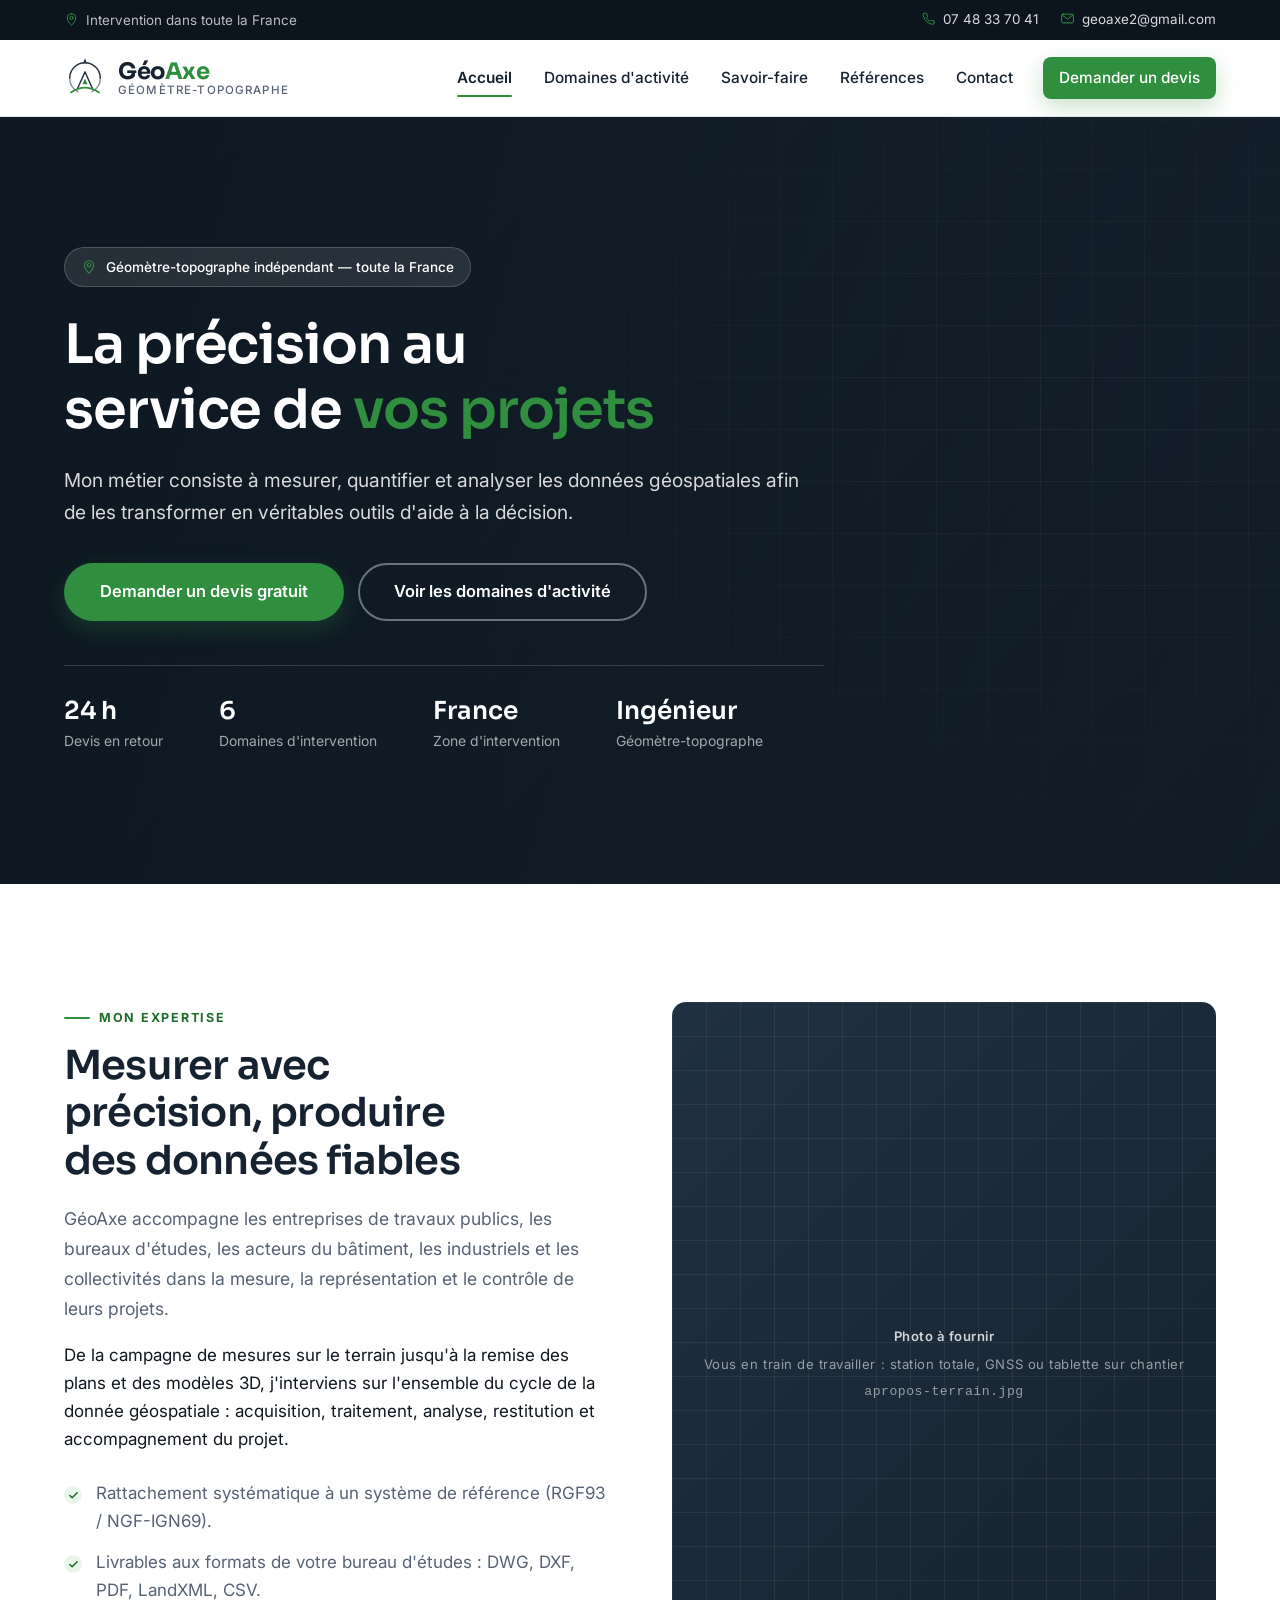
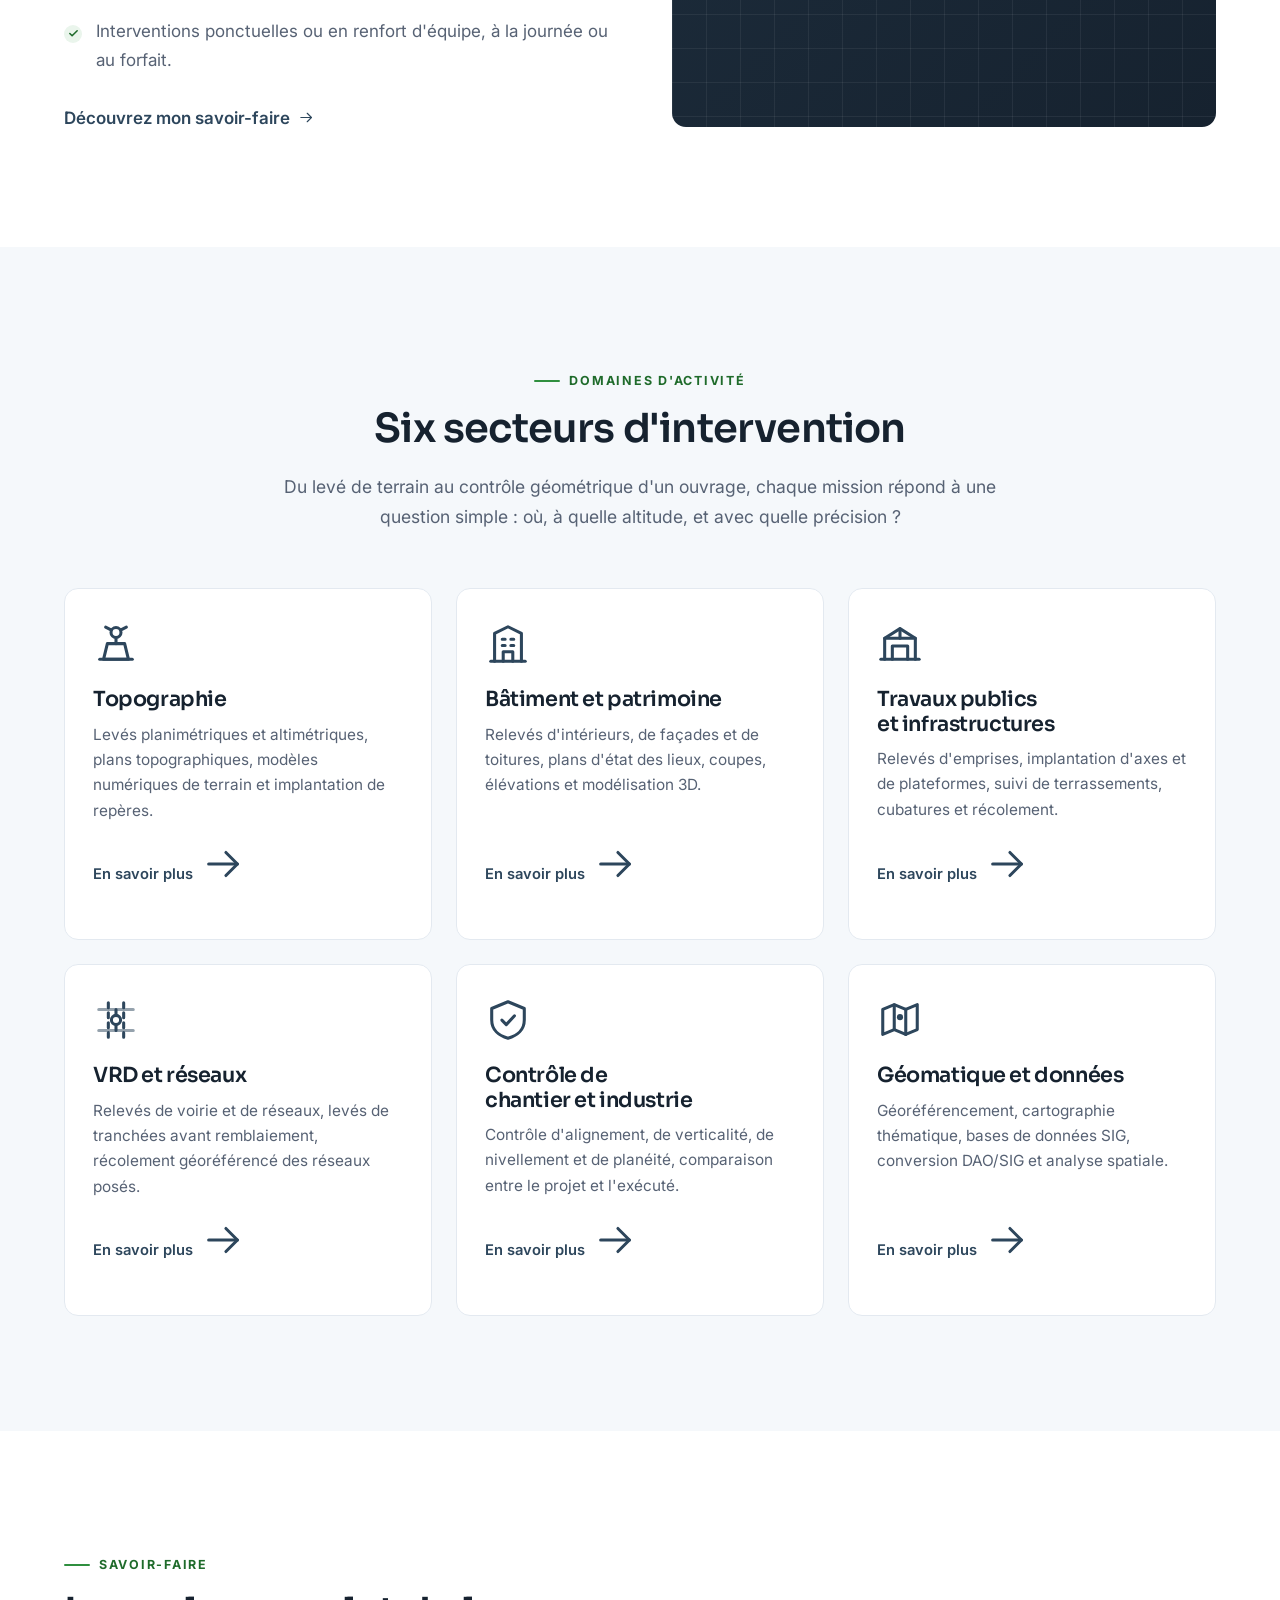
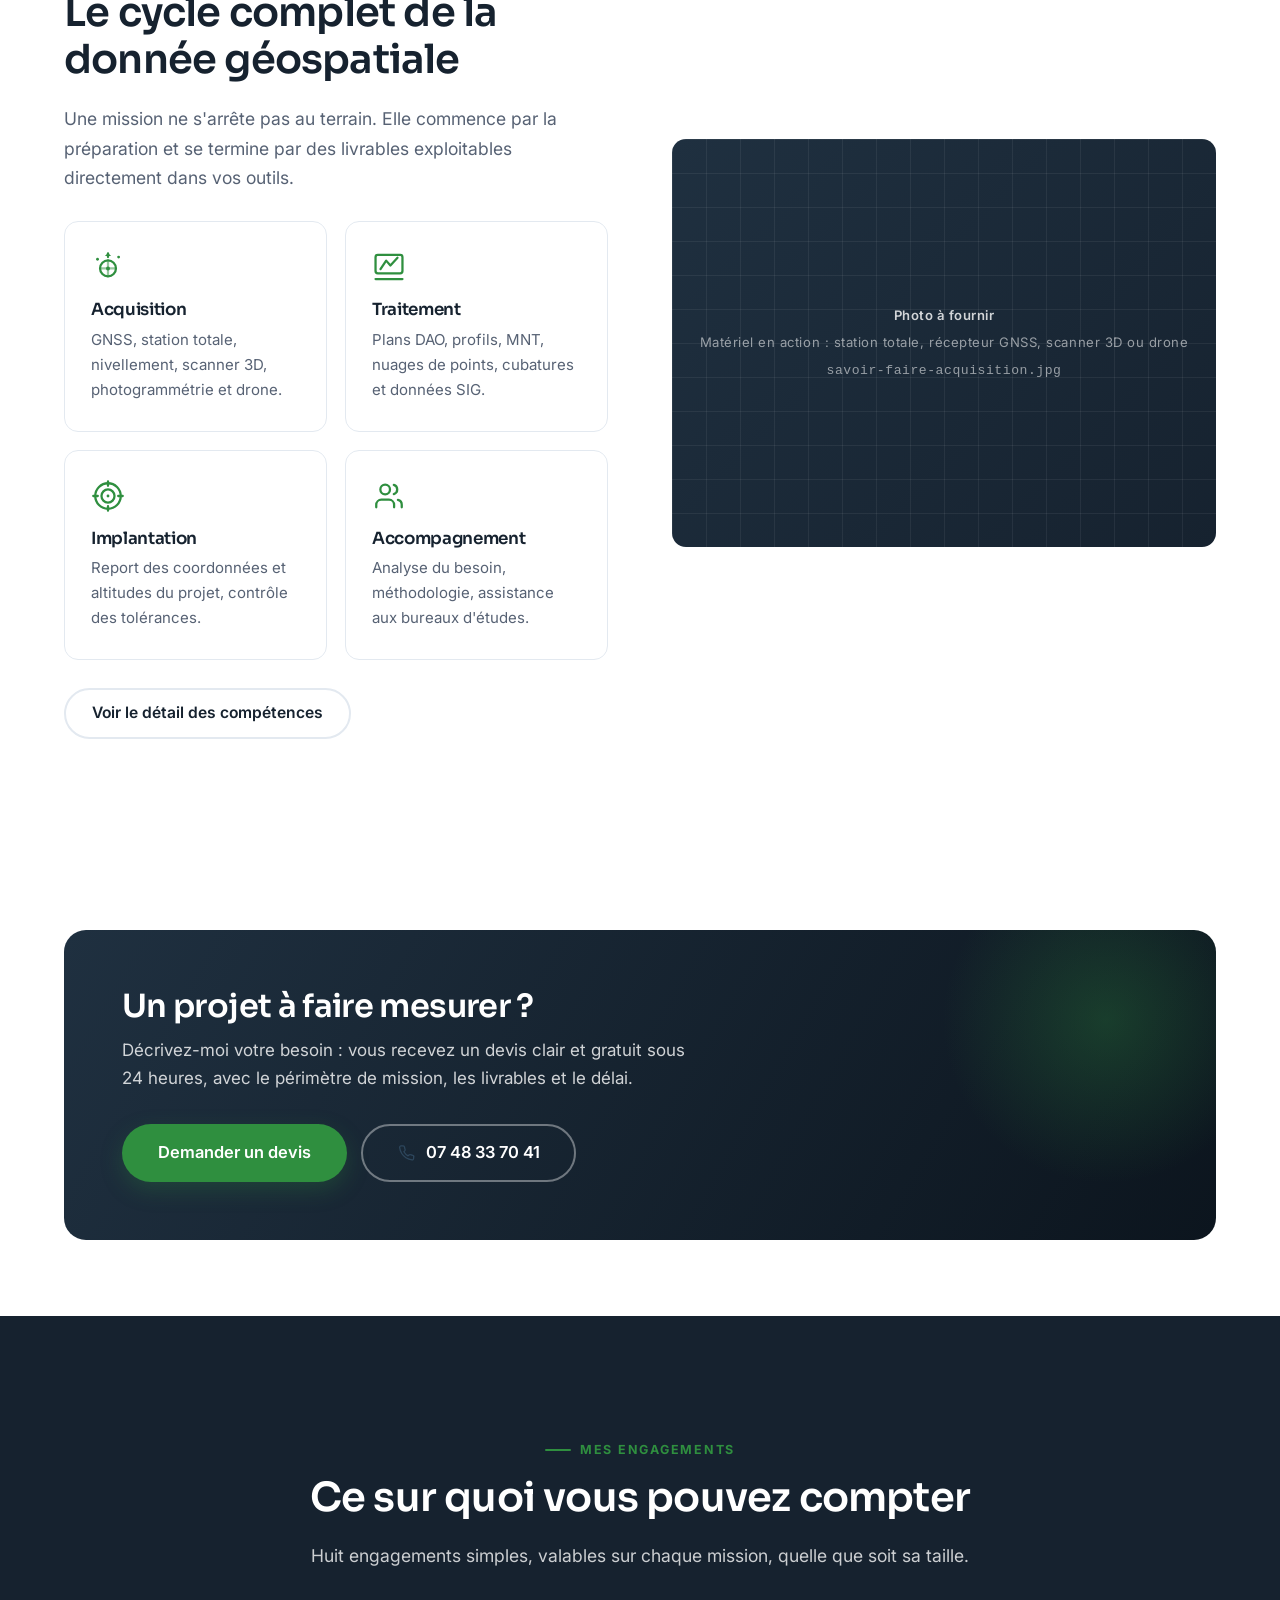
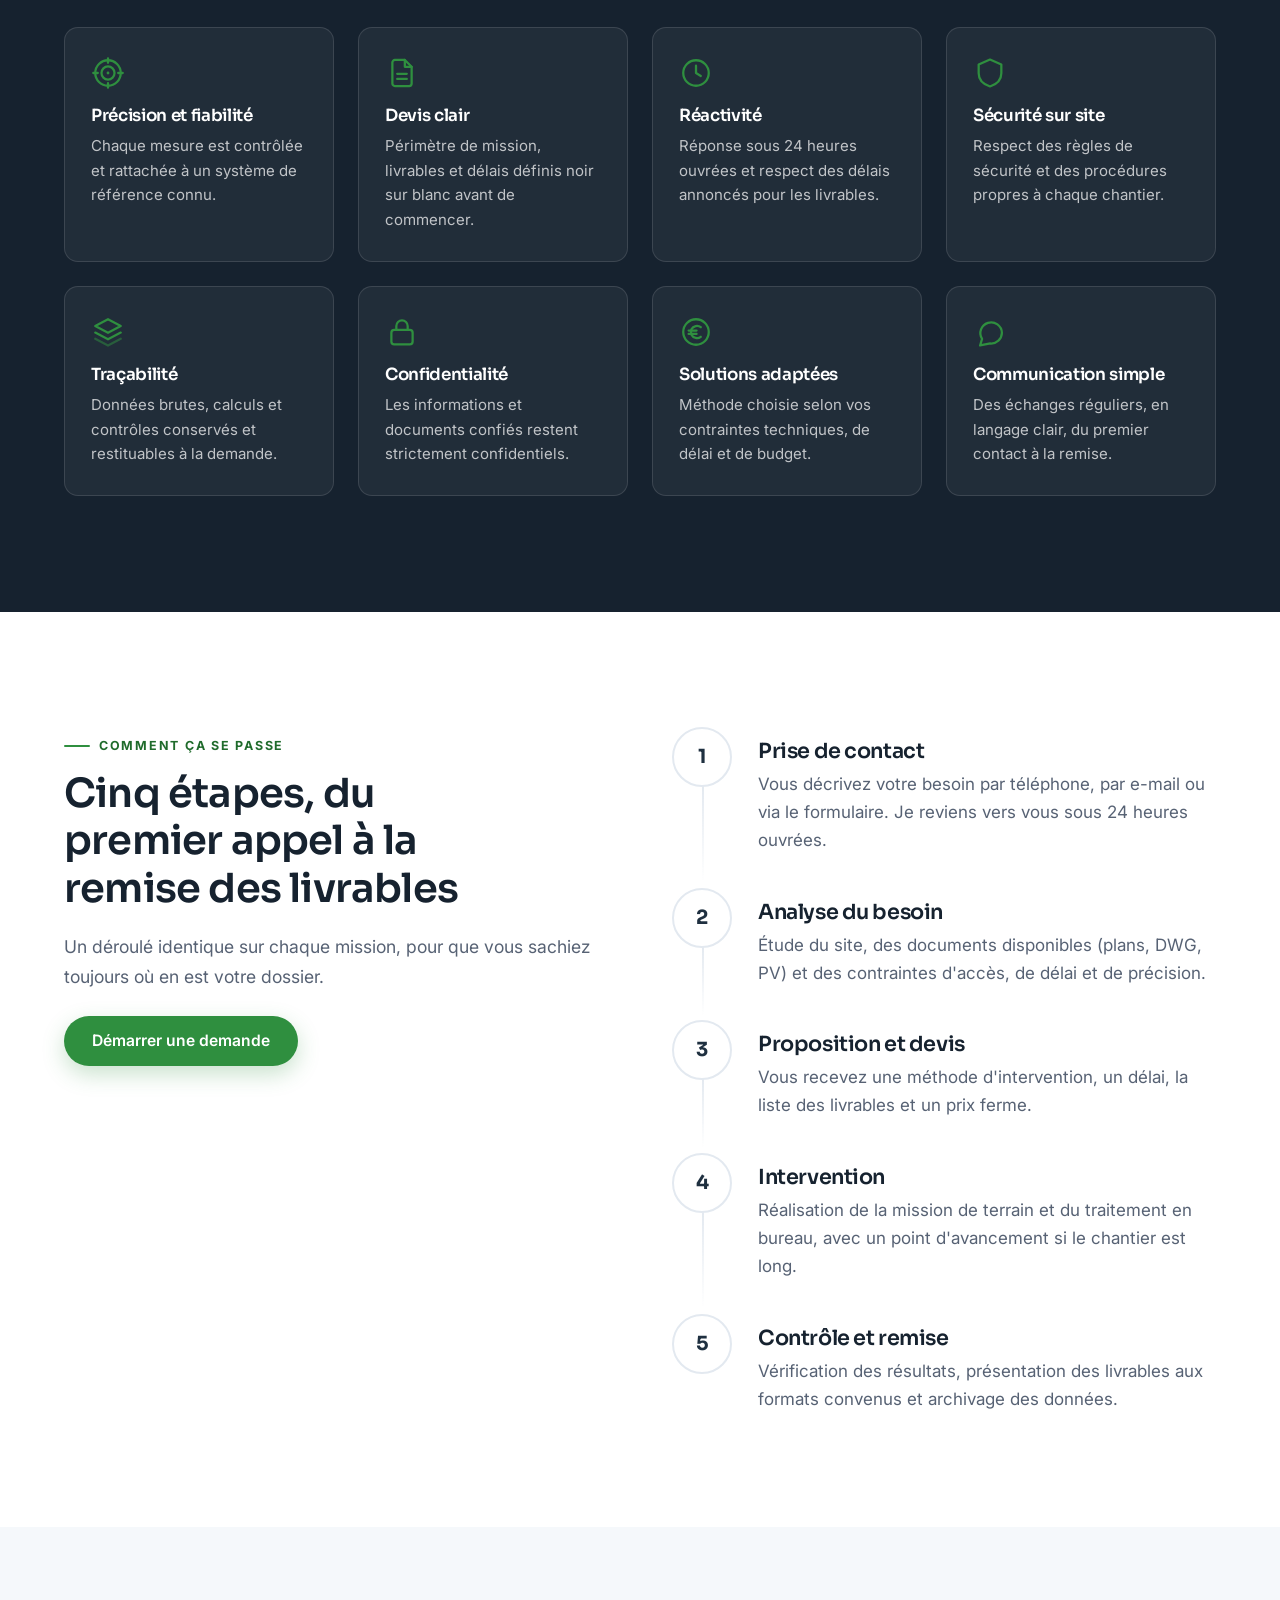
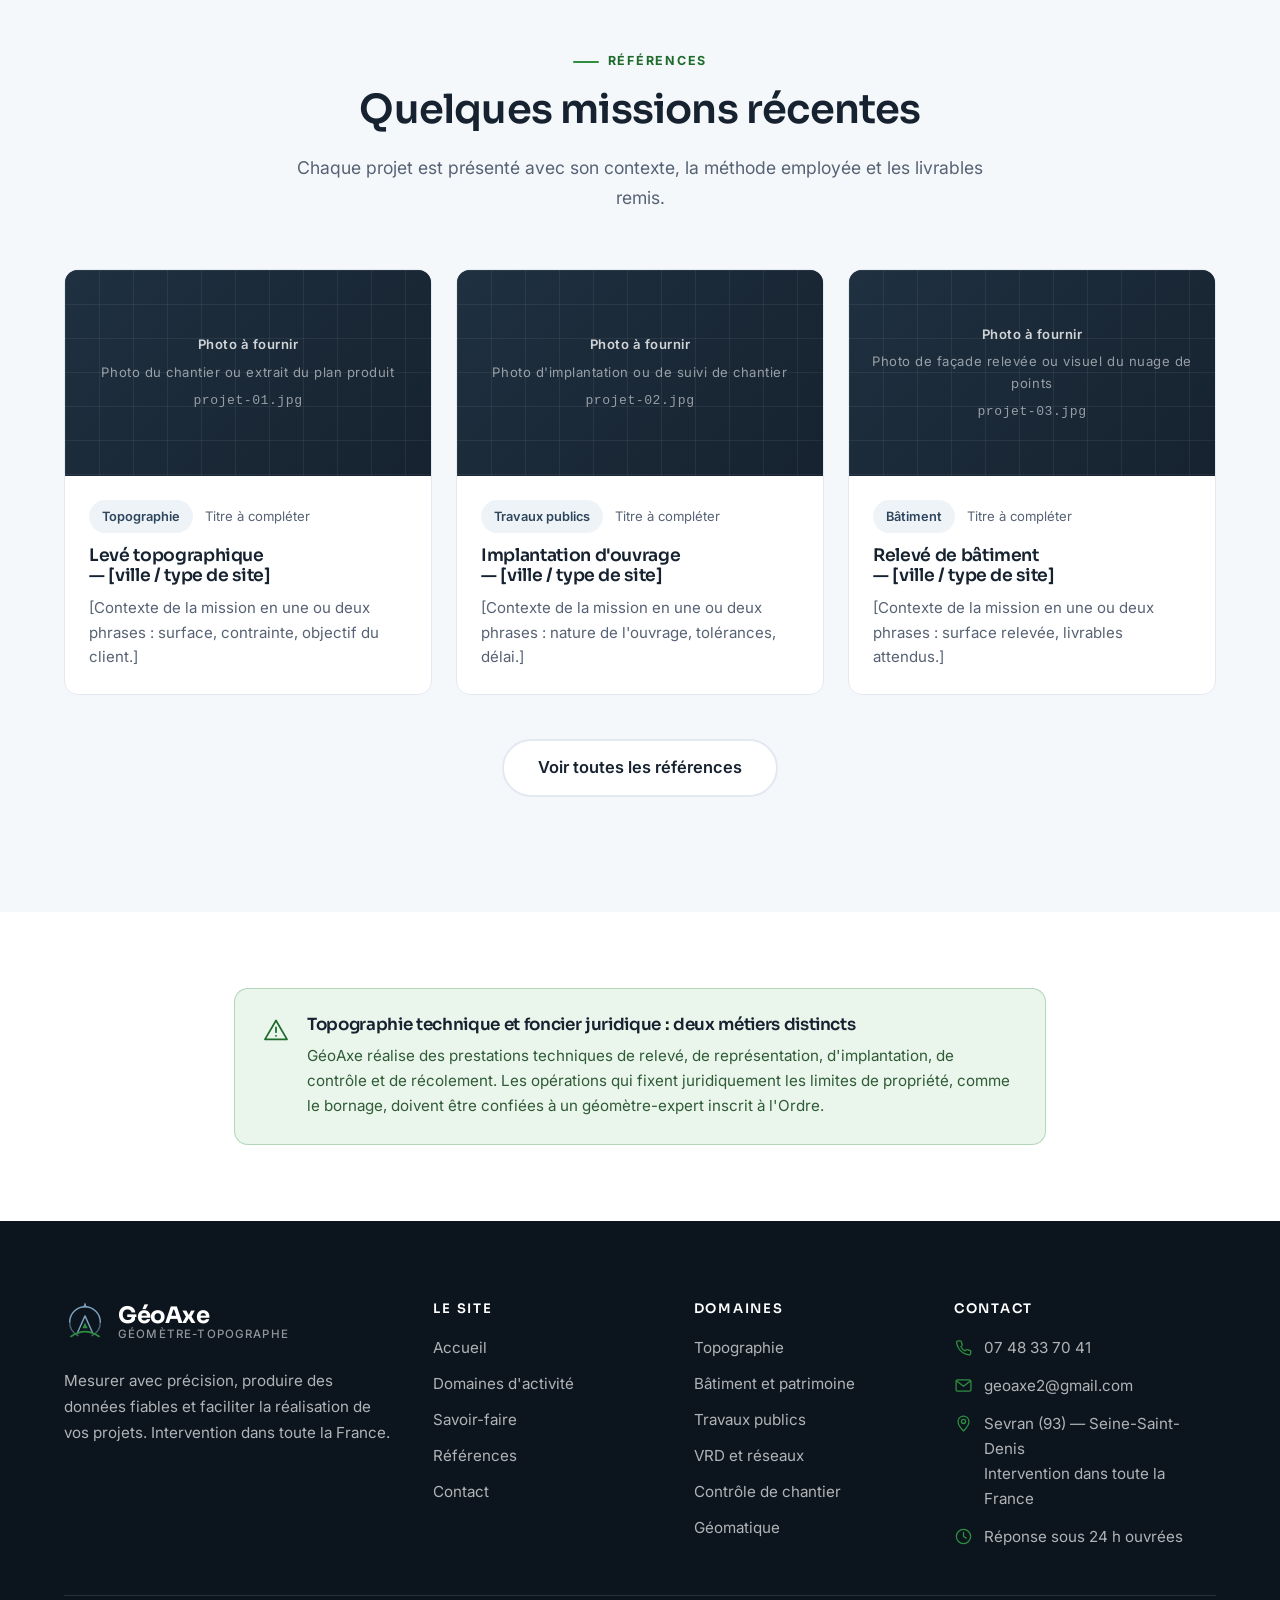
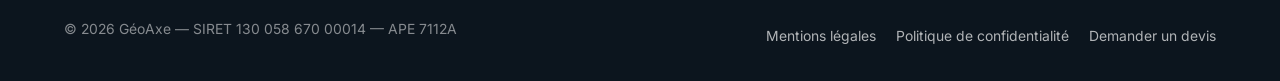
==== commit bcfc9255: "Branche le formulaire sur Formspree et renseigne le siège - Formulaire de devis et newsletter reliés" ====
--- a/index.html
+++ b/index.html
@@ -485,7 +485,7 @@
           </li>
           <li>
             <svg class="icon" aria-hidden="true"><use href="#icon-pin"></use></svg>
-            <span>France métropolitaine<br>Déplacement selon le projet</span>
+            <span>Sevran (93) — Seine-Saint-Denis<br>Intervention dans toute la France</span>
           </li>
           <li>
             <svg class="icon" aria-hidden="true"><use href="#icon-clock"></use></svg>
--- a/css/style.css
+++ b/css/style.css
@@ -369,7 +369,13 @@
 
 /* Logo */
 .logo { display: inline-flex; align-items: center; gap: 12px; }
-.logo-img { height: 46px; width: auto; }
+.logo-img {
+  height: auto;
+  width: auto;
+  max-height: 54px;
+  max-width: 230px;
+}
+@media (max-width: 480px) { .logo-img { max-height: 44px; max-width: 170px; } }
 .logo-img + .logo-fallback { display: none; }
 .logo-fallback { display: inline-flex; align-items: center; gap: 12px; }
 .logo:hover { text-decoration: none; }
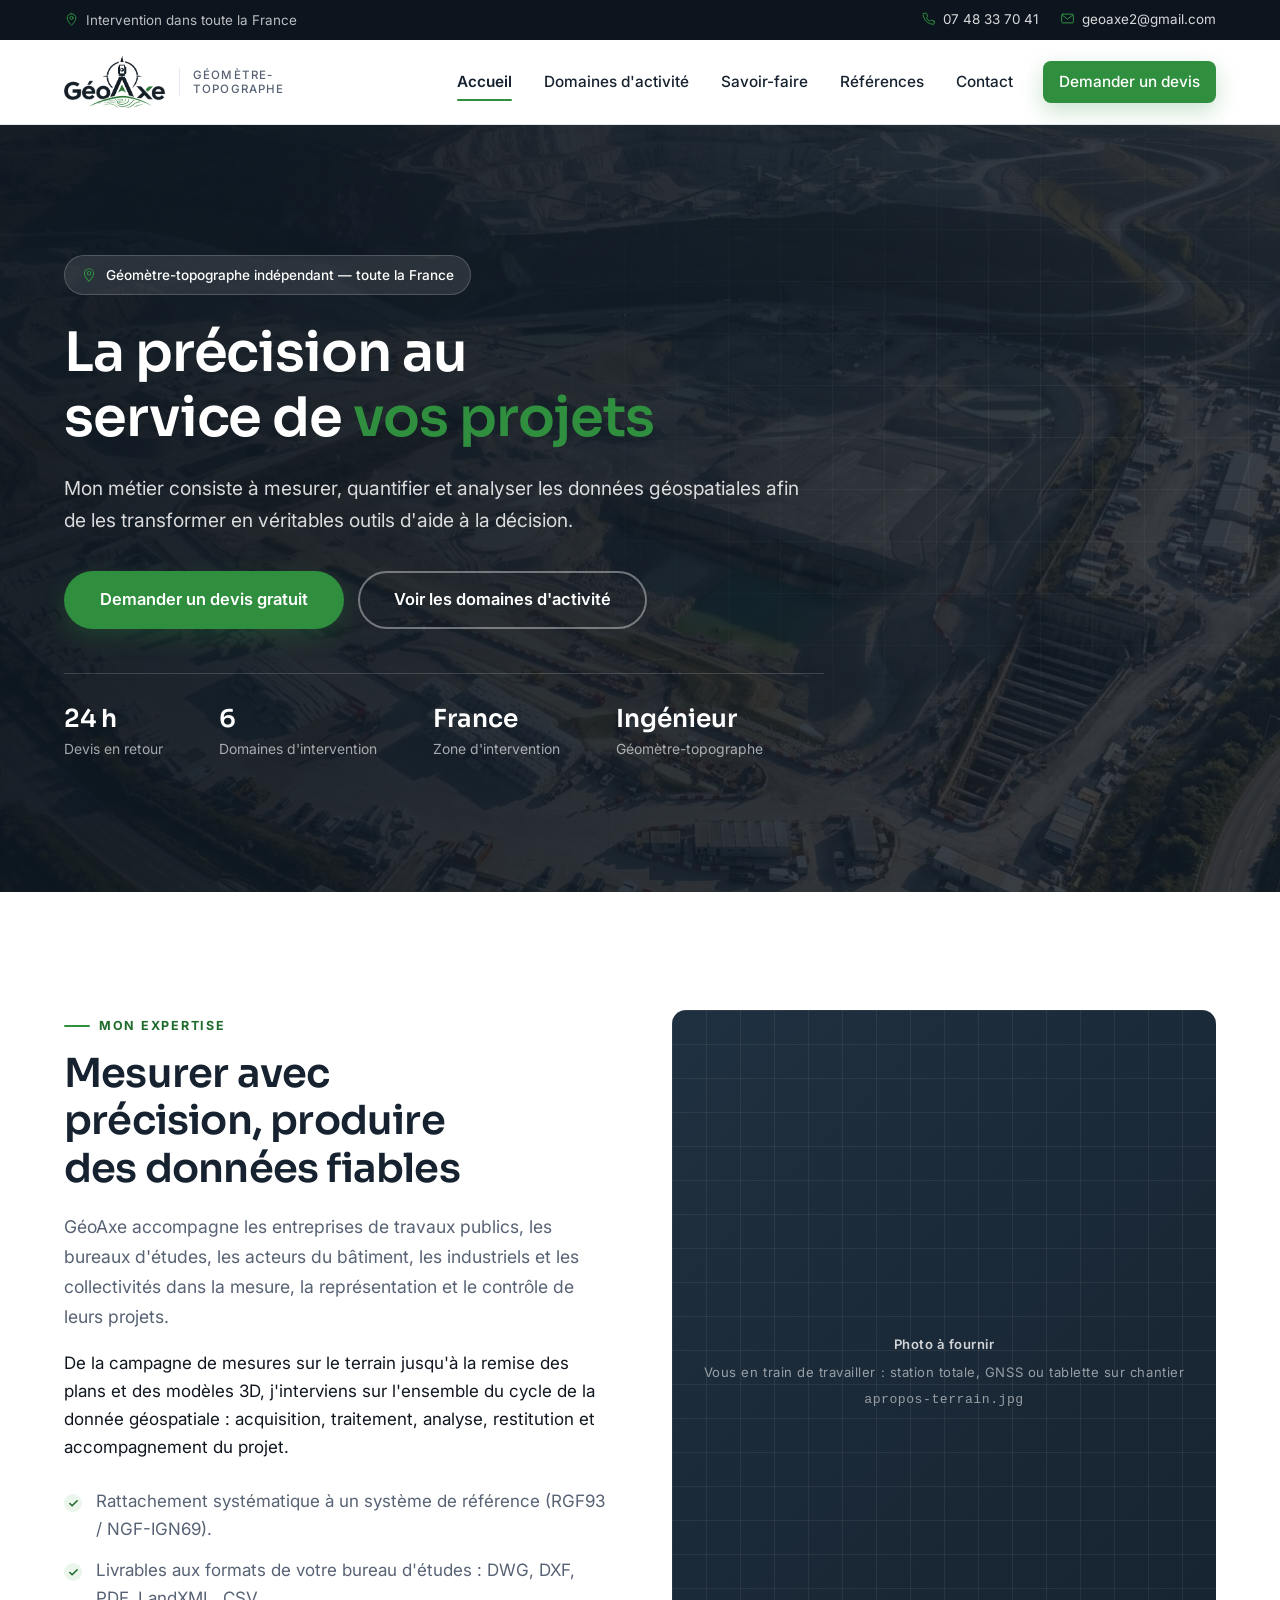
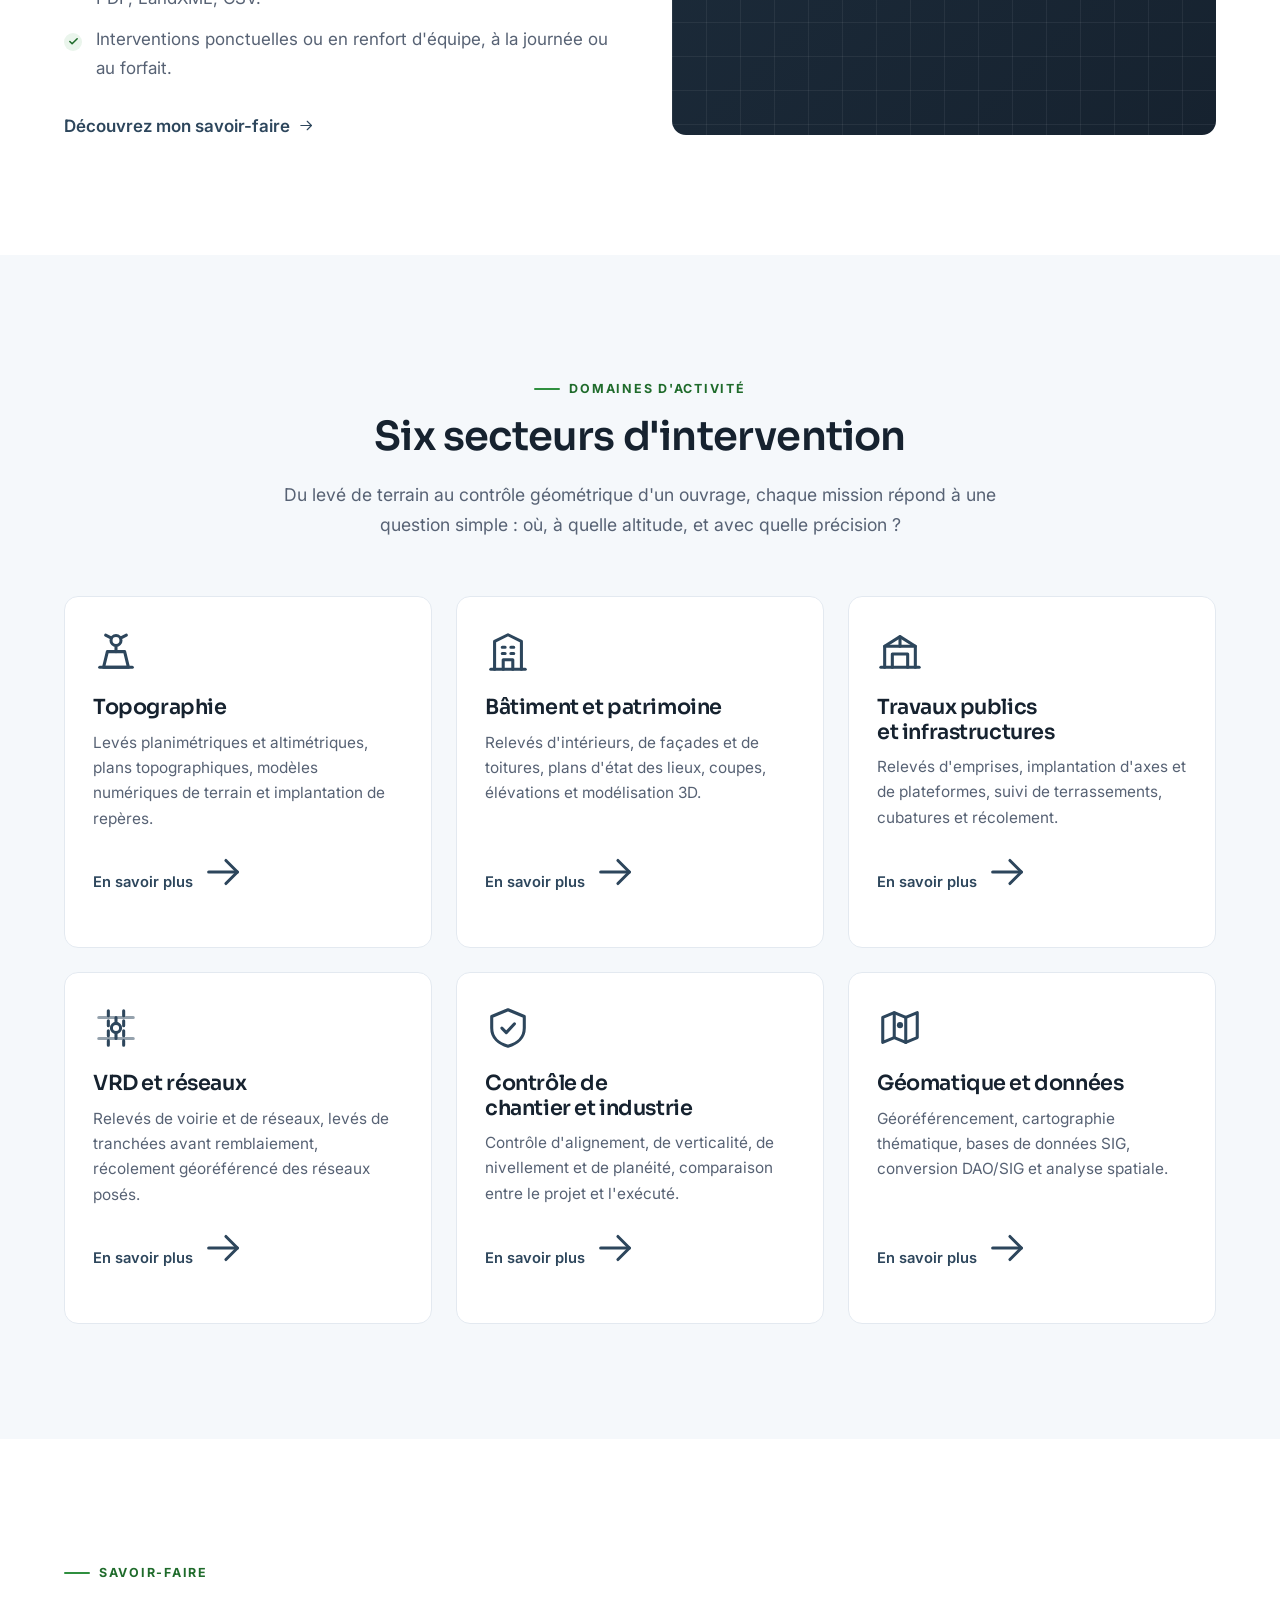
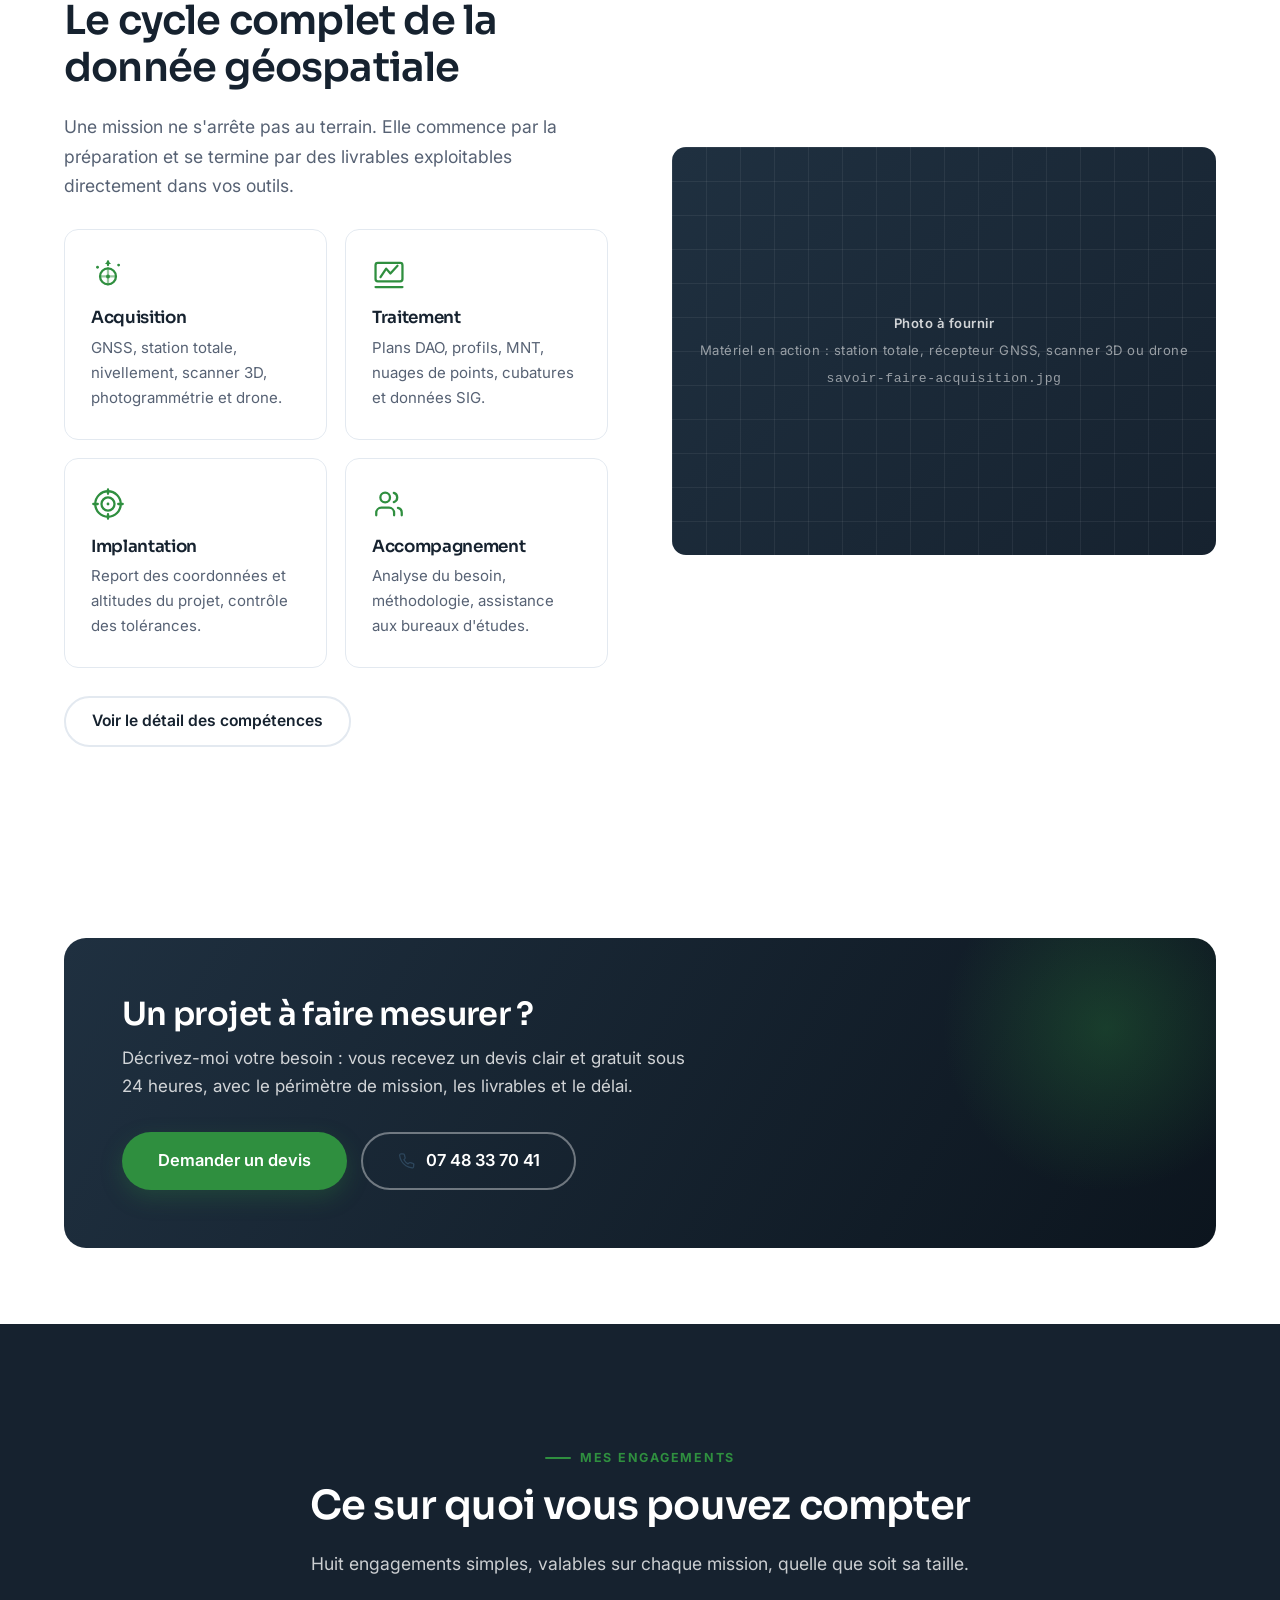
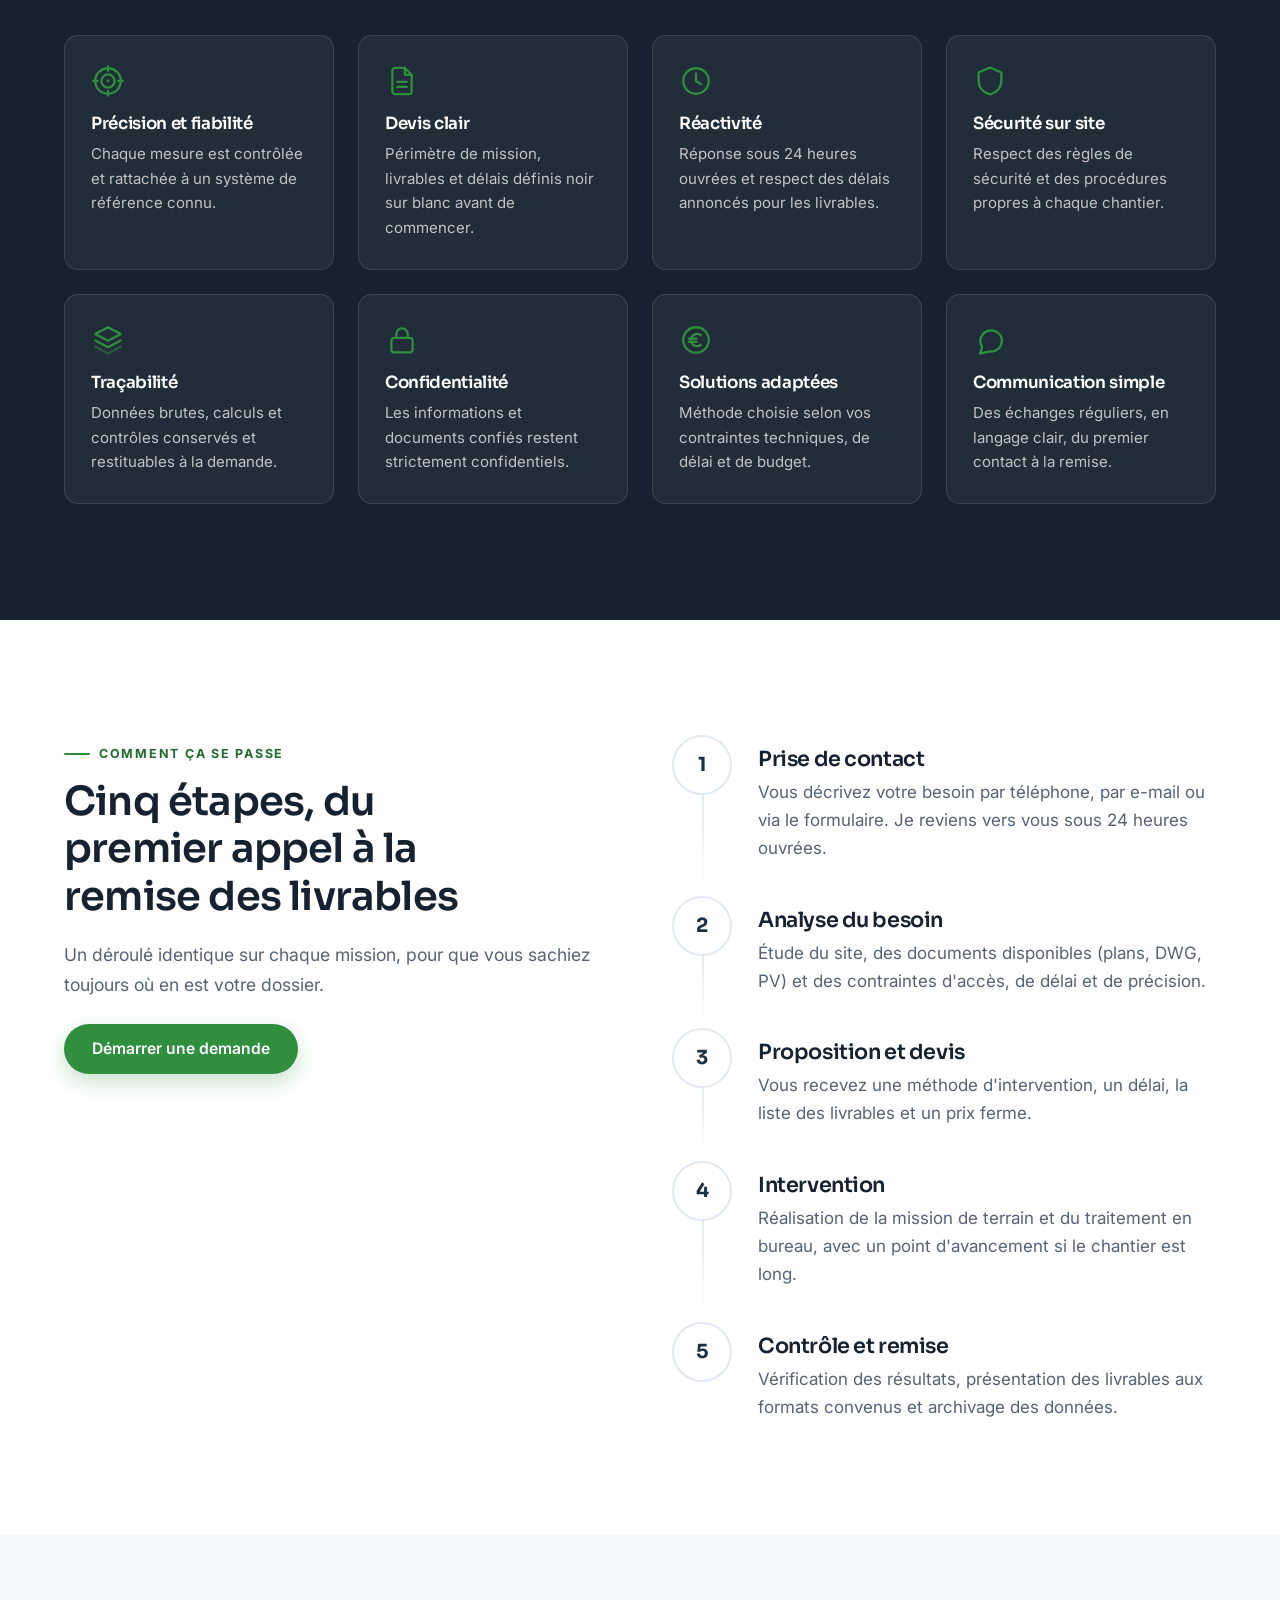
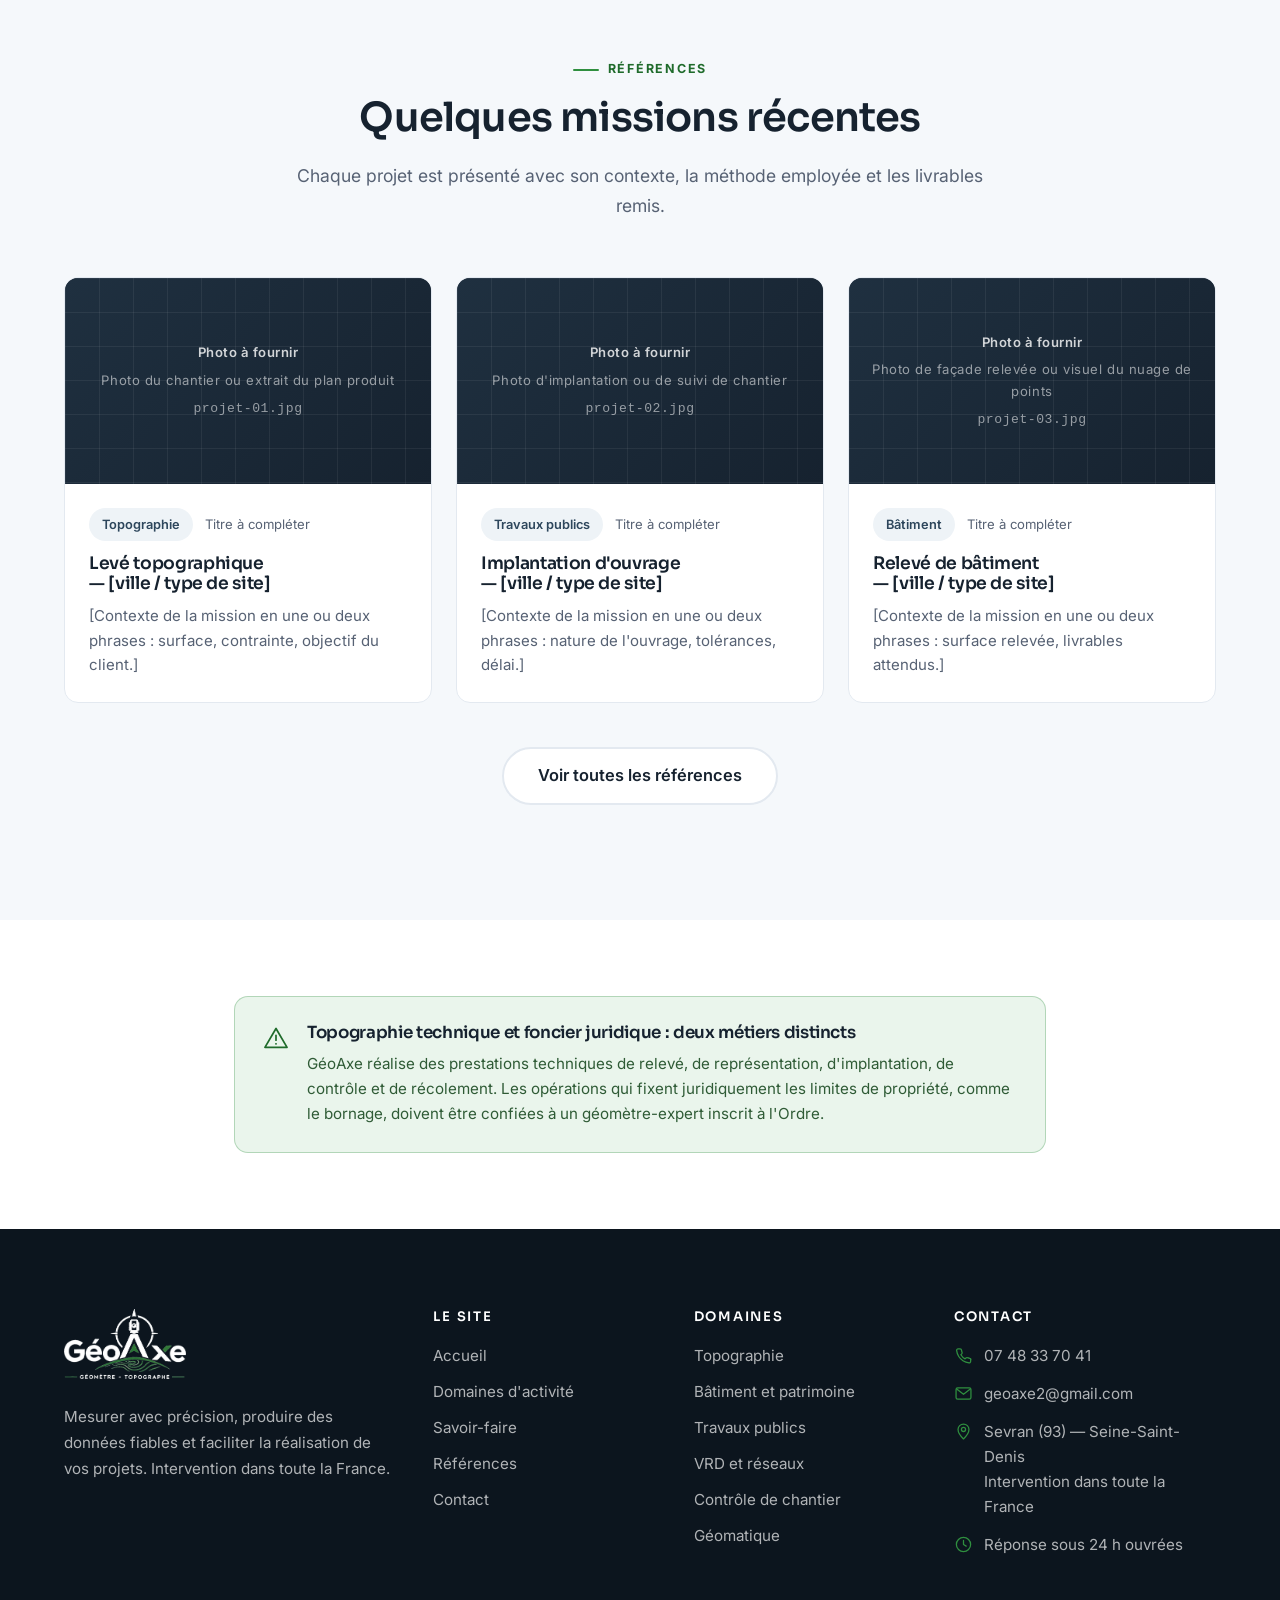
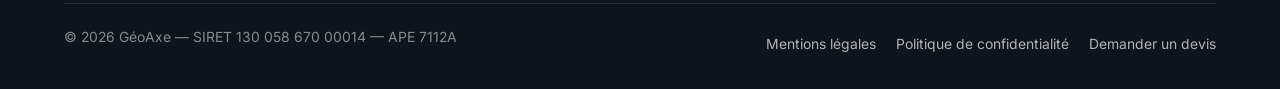
==== commit 2de286de: "Intègre le logo et la photo d'accueil - Logo détouré sur fond transparent, en deux versions : compac" ====
--- a/index.html
+++ b/index.html
@@ -45,7 +45,8 @@
     <a href="index.html" class="logo" aria-label="GéoAxe — accueil">
       <!-- Déposez votre logo dans assets/images/logo-geoaxe.png (ou .svg).
            Tant que le fichier n'existe pas, le logo vectoriel de secours s'affiche. -->
-      <img class="logo-img" src="assets/images/logo-geoaxe.png" alt="GéoAxe — géomètre-topographe" width="180" height="46">
+      <img class="logo-img" src="assets/images/logo-geoaxe.png" alt="GéoAxe" width="303" height="156">
+      <span class="logo-baseline">Géomètre-topographe</span>
       <span class="logo-fallback">
         <svg class="logo-mark" aria-hidden="true"><use href="#icon-logo"></use></svg>
         <span class="logo-text">
@@ -437,10 +438,13 @@
 
       <div class="footer-logo">
         <a href="index.html" class="logo" aria-label="GéoAxe — accueil">
-          <svg class="logo-mark" aria-hidden="true"><use href="#icon-logo"></use></svg>
-          <span class="logo-text">
-            <span class="logo-name">GéoAxe</span>
-            <span class="logo-title">Géomètre-topographe</span>
+          <img class="logo-img" src="assets/images/logo-geoaxe-blanc.png" alt="GéoAxe — géomètre-topographe" width="296" height="170">
+          <span class="logo-fallback">
+            <svg class="logo-mark" aria-hidden="true"><use href="#icon-logo"></use></svg>
+            <span class="logo-text">
+              <span class="logo-name">GéoAxe</span>
+              <span class="logo-title">Géomètre-topographe</span>
+            </span>
           </span>
         </a>
         <p class="footer-about">
--- a/css/style.css
+++ b/css/style.css
@@ -53,7 +53,7 @@
   --radius-sm: 8px;
   --radius: 14px;
   --radius-lg: 22px;
-  --header-h: 76px;
+  --header-h: 84px;
 
   /* Ombres */
   --shadow-sm: 0 1px 2px rgba(12, 21, 30, .06), 0 2px 8px rgba(12, 21, 30, .05);
@@ -372,10 +372,29 @@
 .logo-img {
   height: auto;
   width: auto;
-  max-height: 54px;
-  max-width: 230px;
-}
-@media (max-width: 480px) { .logo-img { max-height: 44px; max-width: 170px; } }
+  max-height: 52px;
+  max-width: 200px;
+}
+/* Le métier, en texte à côté du logo : lisible à n'importe quelle taille */
+.logo-baseline {
+  font-size: .72rem;
+  letter-spacing: .1em;
+  text-transform: uppercase;
+  color: var(--muted);
+  font-weight: 500;
+  padding-left: 13px;
+  margin-left: 2px;
+  border-left: 1px solid var(--line);
+  max-width: 7.5em;
+  line-height: 1.25;
+}
+.logo-img + .logo-baseline + .logo-fallback { display: none; }
+.footer-logo .logo-img { max-height: 70px; max-width: 220px; margin-bottom: 4px; }
+.footer-logo .logo-baseline { display: none; }
+@media (max-width: 560px) {
+  .logo-img { max-height: 42px; max-width: 150px; }
+  .logo-baseline { display: none; }
+}
 .logo-img + .logo-fallback { display: none; }
 .logo-fallback { display: inline-flex; align-items: center; gap: 12px; }
 .logo:hover { text-decoration: none; }
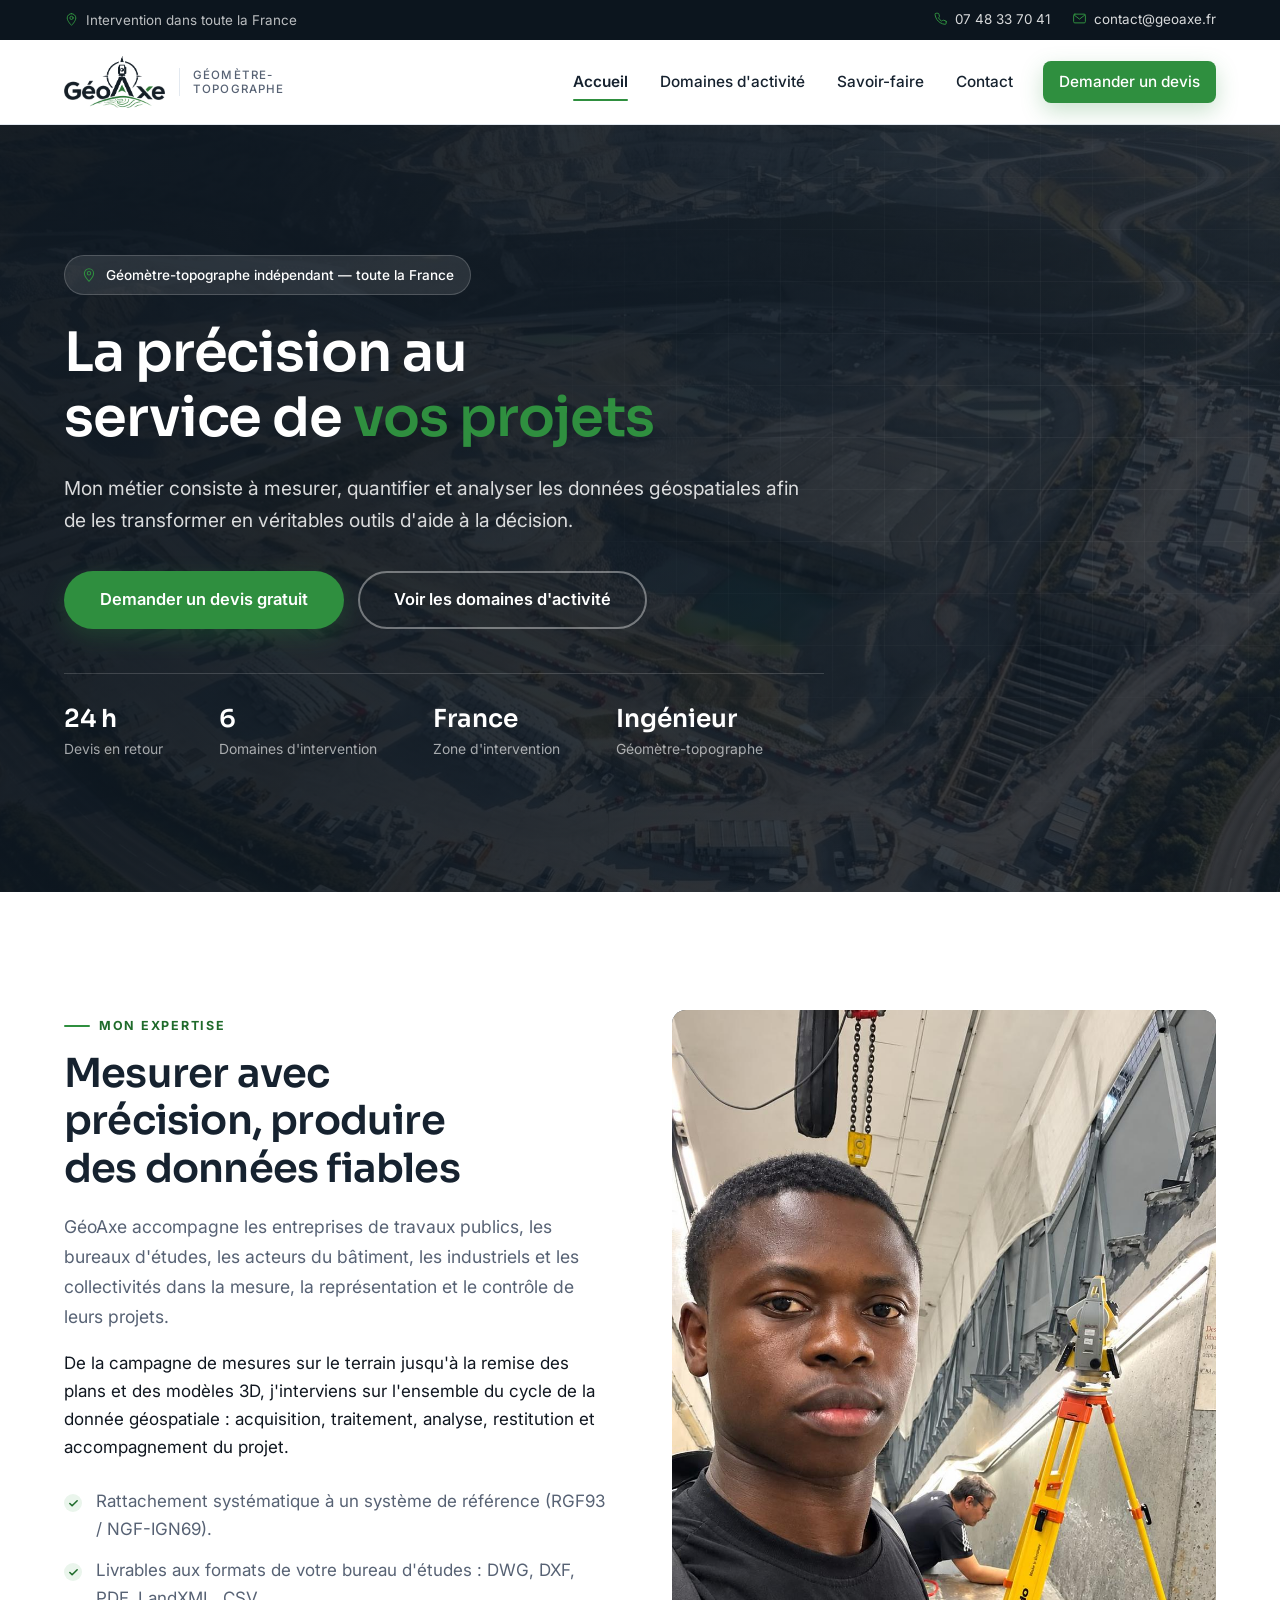
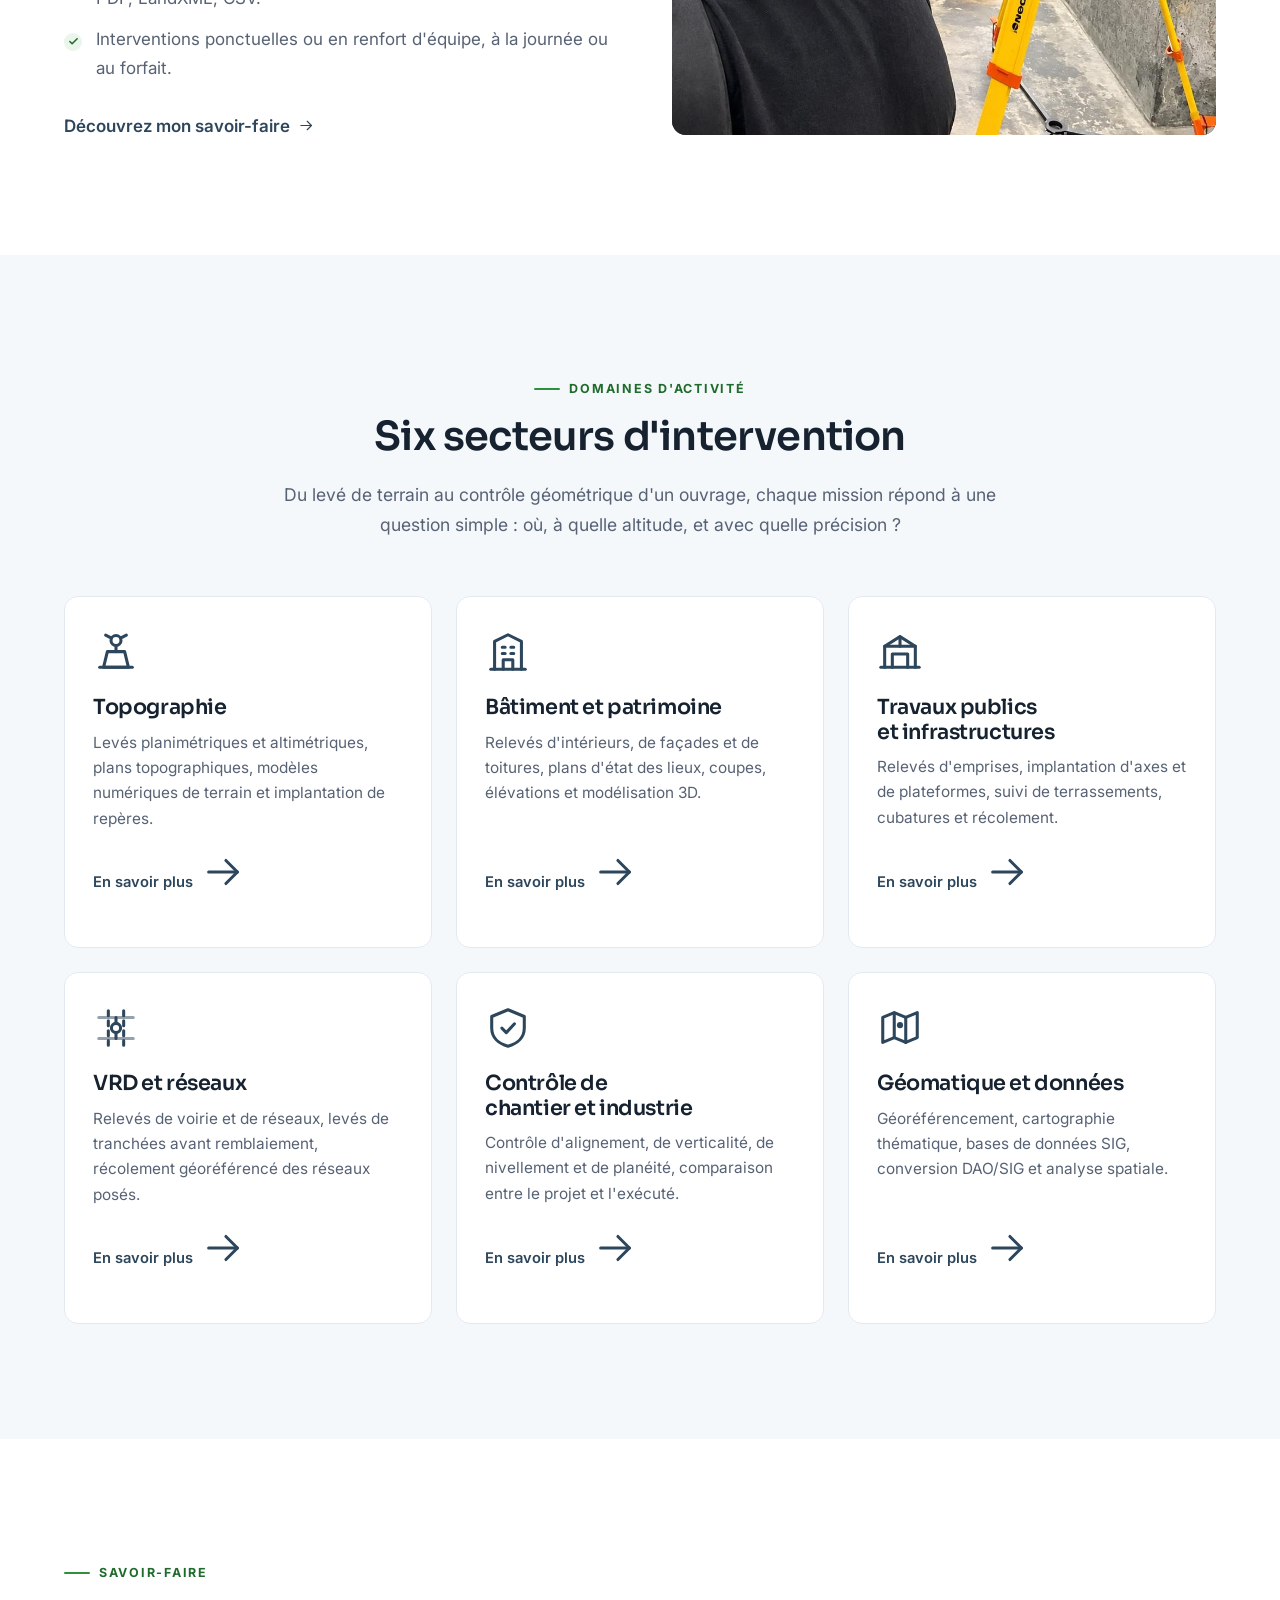
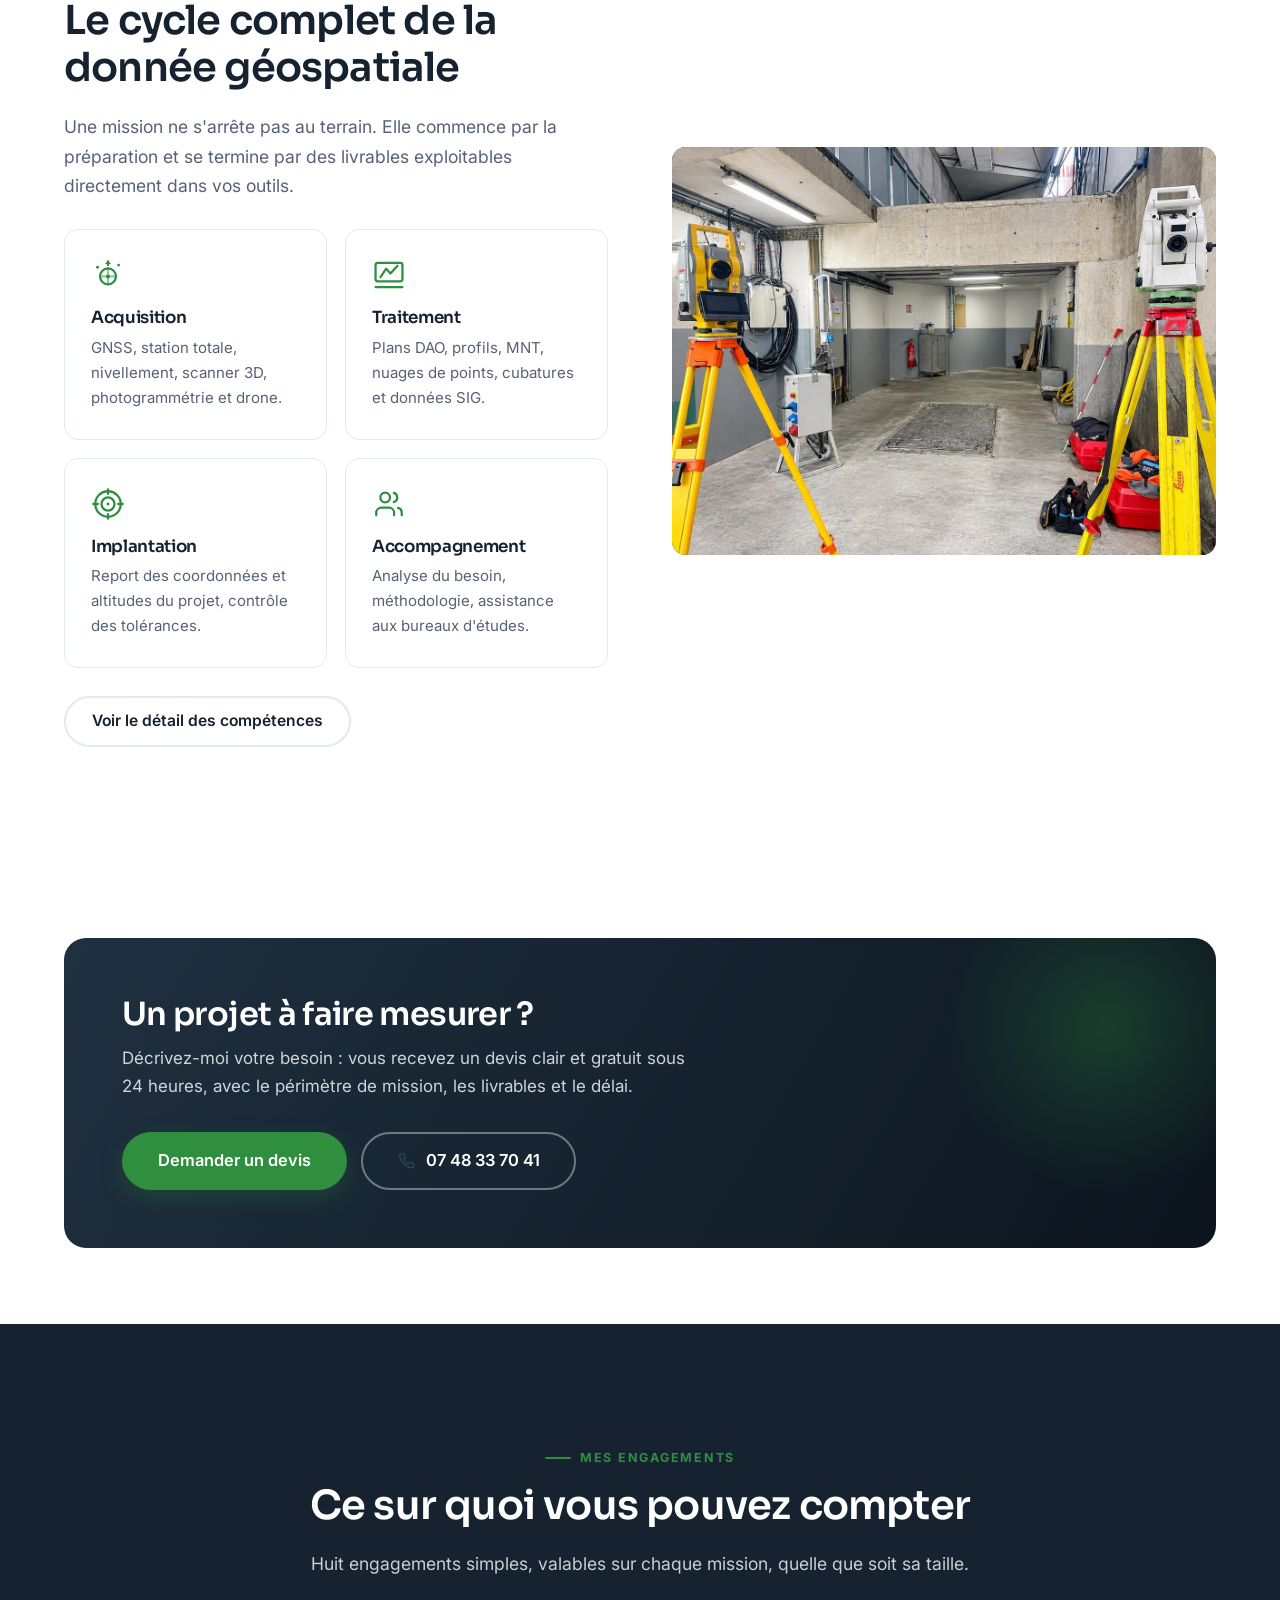
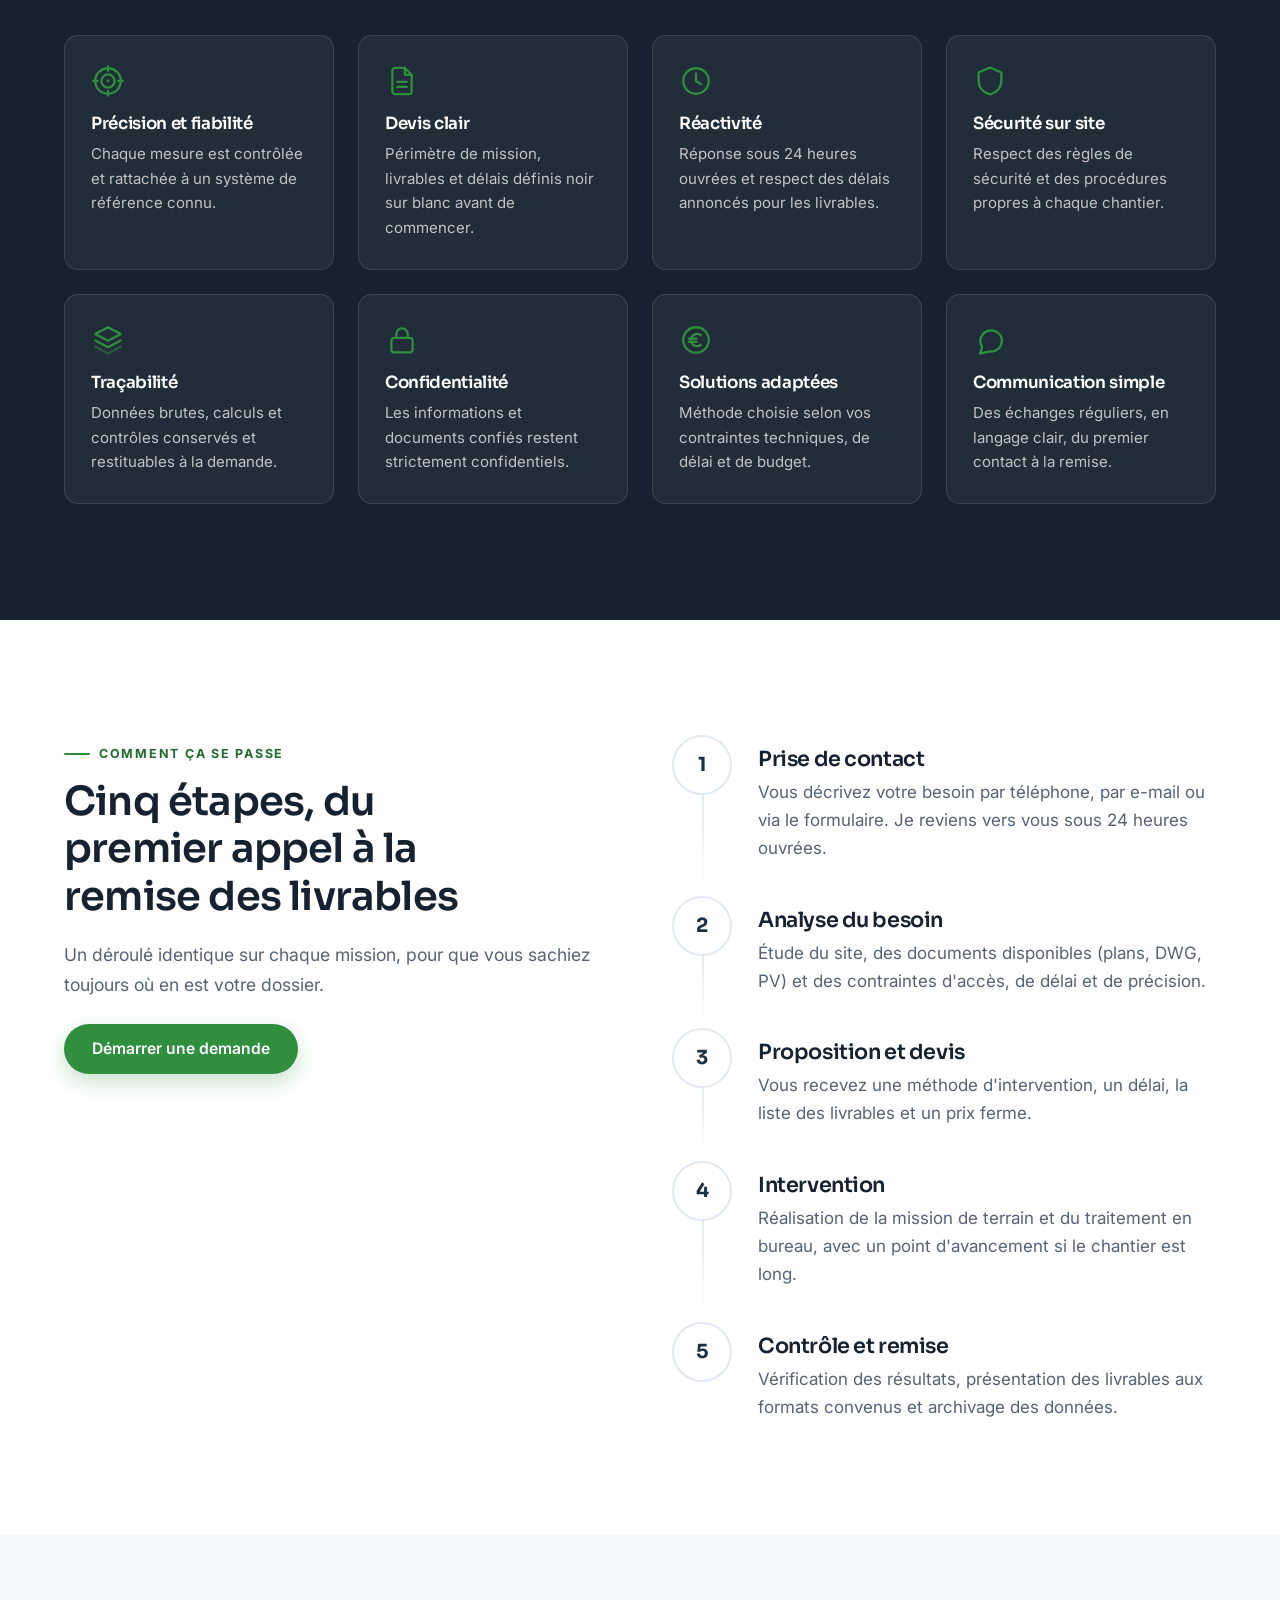
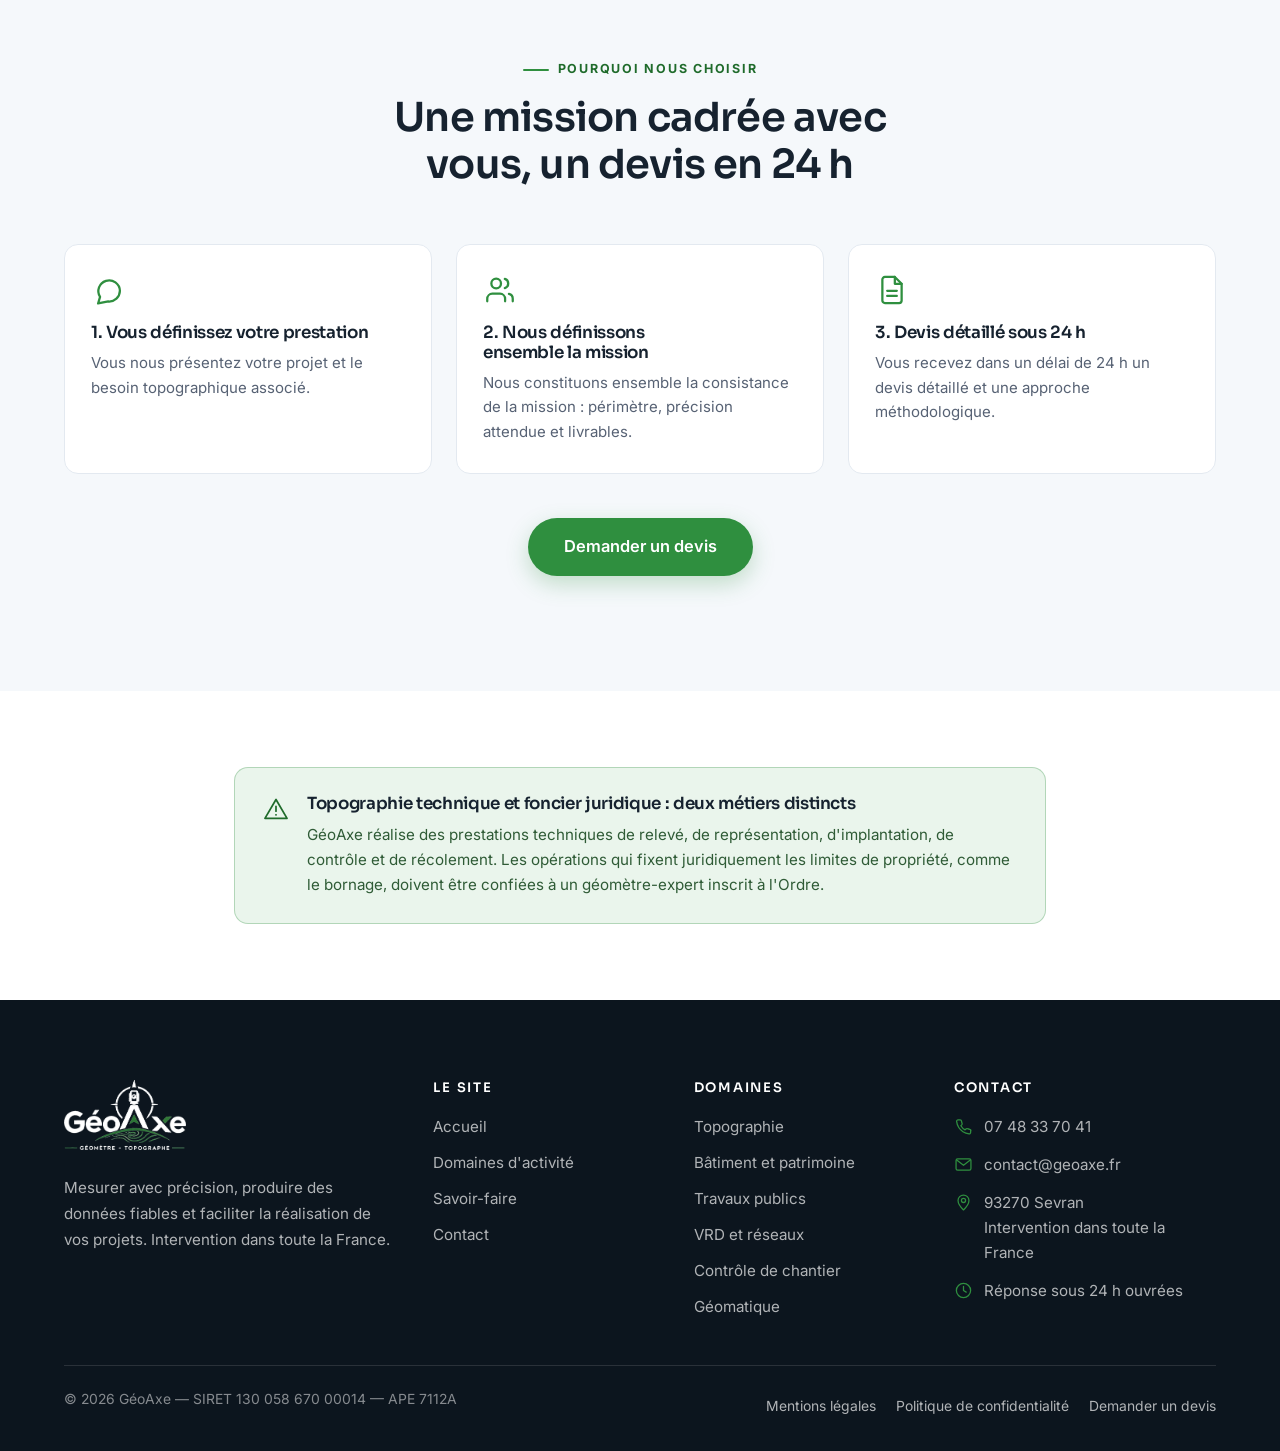
==== commit 255657e5: "Remplace les références par « Pourquoi nous choisir » et met à jour les infos légales - Accueil : bl" ====
--- a/index.html
+++ b/index.html
@@ -34,7 +34,7 @@
     <span><svg class="icon" aria-hidden="true"><use href="#icon-pin"></use></svg> Intervention dans toute la France</span>
     <ul class="topbar-list">
       <li><a href="tel:+33748337041"><svg class="icon" aria-hidden="true"><use href="#icon-phone"></use></svg> 07 48 33 70 41</a></li>
-      <li><a href="mailto:geoaxe2@gmail.com"><svg class="icon" aria-hidden="true"><use href="#icon-mail"></use></svg> geoaxe2@gmail.com</a></li>
+      <li><a href="mailto:contact@geoaxe.fr"><svg class="icon" aria-hidden="true"><use href="#icon-mail"></use></svg> contact@geoaxe.fr</a></li>
     </ul>
   </div>
 </div>
@@ -64,7 +64,6 @@
         <a href="index.html" aria-current="page">Accueil</a>
         <a href="domaines-activite.html">Domaines d'activité</a>
         <a href="savoir-faire.html">Savoir-faire</a>
-        <a href="references.html">Références</a>
         <a href="contact.html">Contact</a>
       <a href="contact.html" class="btn btn-primary">Demander un devis</a>
     </nav>
@@ -360,53 +359,32 @@
   </div>
 </section>
 
-<!-- ============ APERÇU DES RÉFÉRENCES ============ -->
-<!-- Remplacez les 3 projets ci-dessous par vos réalisations réelles.
-     La liste complète se trouve dans references.html -->
+<!-- ============ POURQUOI NOUS CHOISIR ============ -->
 <section class="section section-surface">
   <div class="container">
     <div class="section-head is-centered">
-      <span class="eyebrow">Références</span>
-      <h2>Quelques missions récentes</h2>
-      <p class="lead">Chaque projet est présenté avec son contexte, la méthode employée et les livrables remis.</p>
+      <span class="eyebrow">Pourquoi nous choisir</span>
+      <h2>Une mission cadrée avec vous, un devis en 24&nbsp;h</h2>
     </div>
     <div class="grid grid-3">
-      <a class="post-card reveal" href="references.html">
-        <div class="media media-16x9 ">
-          <img src="assets/images/projet-01.jpg" alt="Projet de levé topographique" loading="lazy" decoding="async">
-          <span class="media-hint"><b>Photo à fournir</b>Photo du chantier ou extrait du plan produit<br><code>projet-01.jpg</code></span>
-        </div>
-        <div class="post-body">
-          <div class="post-meta"><span class="badge">Topographie</span><span>Titre à compléter</span></div>
-          <h3>Levé topographique — [ville / type de site]</h3>
-          <p>[Contexte de la mission en une ou deux phrases : surface, contrainte, objectif du client.]</p>
-        </div>
-      </a>
-      <a class="post-card reveal reveal-delay-1" href="references.html">
-        <div class="media media-16x9 ">
-          <img src="assets/images/projet-02.jpg" alt="Projet d'implantation sur chantier" loading="lazy" decoding="async">
-          <span class="media-hint"><b>Photo à fournir</b>Photo d'implantation ou de suivi de chantier<br><code>projet-02.jpg</code></span>
-        </div>
-        <div class="post-body">
-          <div class="post-meta"><span class="badge">Travaux publics</span><span>Titre à compléter</span></div>
-          <h3>Implantation d'ouvrage — [ville / type de site]</h3>
-          <p>[Contexte de la mission en une ou deux phrases : nature de l'ouvrage, tolérances, délai.]</p>
-        </div>
-      </a>
-      <a class="post-card reveal reveal-delay-2" href="references.html">
-        <div class="media media-16x9 ">
-          <img src="assets/images/projet-03.jpg" alt="Projet de relevé de bâtiment" loading="lazy" decoding="async">
-          <span class="media-hint"><b>Photo à fournir</b>Photo de façade relevée ou visuel du nuage de points<br><code>projet-03.jpg</code></span>
-        </div>
-        <div class="post-body">
-          <div class="post-meta"><span class="badge">Bâtiment</span><span>Titre à compléter</span></div>
-          <h3>Relevé de bâtiment — [ville / type de site]</h3>
-          <p>[Contexte de la mission en une ou deux phrases : surface relevée, livrables attendus.]</p>
-        </div>
-      </a>
+      <div class="feature-card reveal">
+        <svg class="icon" aria-hidden="true"><use href="#icon-chat"></use></svg>
+        <h3>1. Vous définissez votre prestation</h3>
+        <p>Vous nous présentez votre projet et le besoin topographique associé.</p>
+      </div>
+      <div class="feature-card reveal reveal-delay-1">
+        <svg class="icon" aria-hidden="true"><use href="#icon-users"></use></svg>
+        <h3>2. Nous définissons ensemble la mission</h3>
+        <p>Nous constituons ensemble la consistance de la mission&nbsp;: périmètre, précision attendue et livrables.</p>
+      </div>
+      <div class="feature-card reveal reveal-delay-2">
+        <svg class="icon" aria-hidden="true"><use href="#icon-file"></use></svg>
+        <h3>3. Devis détaillé sous 24&nbsp;h</h3>
+        <p>Vous recevez dans un délai de 24&nbsp;h un devis détaillé et une approche méthodologique.</p>
+      </div>
     </div>
     <p style="text-align:center;margin-top:44px">
-      <a href="references.html" class="btn btn-outline btn-lg">Voir toutes les références</a>
+      <a href="contact.html" class="btn btn-primary btn-lg">Demander un devis</a>
     </p>
   </div>
 </section>
@@ -459,7 +437,6 @@
           <li><a href="index.html">Accueil</a></li>
           <li><a href="domaines-activite.html">Domaines d'activité</a></li>
           <li><a href="savoir-faire.html">Savoir-faire</a></li>
-          <li><a href="references.html">Références</a></li>
           <li><a href="contact.html">Contact</a></li>
         </ul>
       </div>
@@ -485,11 +462,11 @@
           </li>
           <li>
             <svg class="icon" aria-hidden="true"><use href="#icon-mail"></use></svg>
-            <a href="mailto:geoaxe2@gmail.com">geoaxe2@gmail.com</a>
+            <a href="mailto:contact@geoaxe.fr">contact@geoaxe.fr</a>
           </li>
           <li>
             <svg class="icon" aria-hidden="true"><use href="#icon-pin"></use></svg>
-            <span>Sevran (93) — Seine-Saint-Denis<br>Intervention dans toute la France</span>
+            <span>93270 Sevran<br>Intervention dans toute la France</span>
           </li>
           <li>
             <svg class="icon" aria-hidden="true"><use href="#icon-clock"></use></svg>
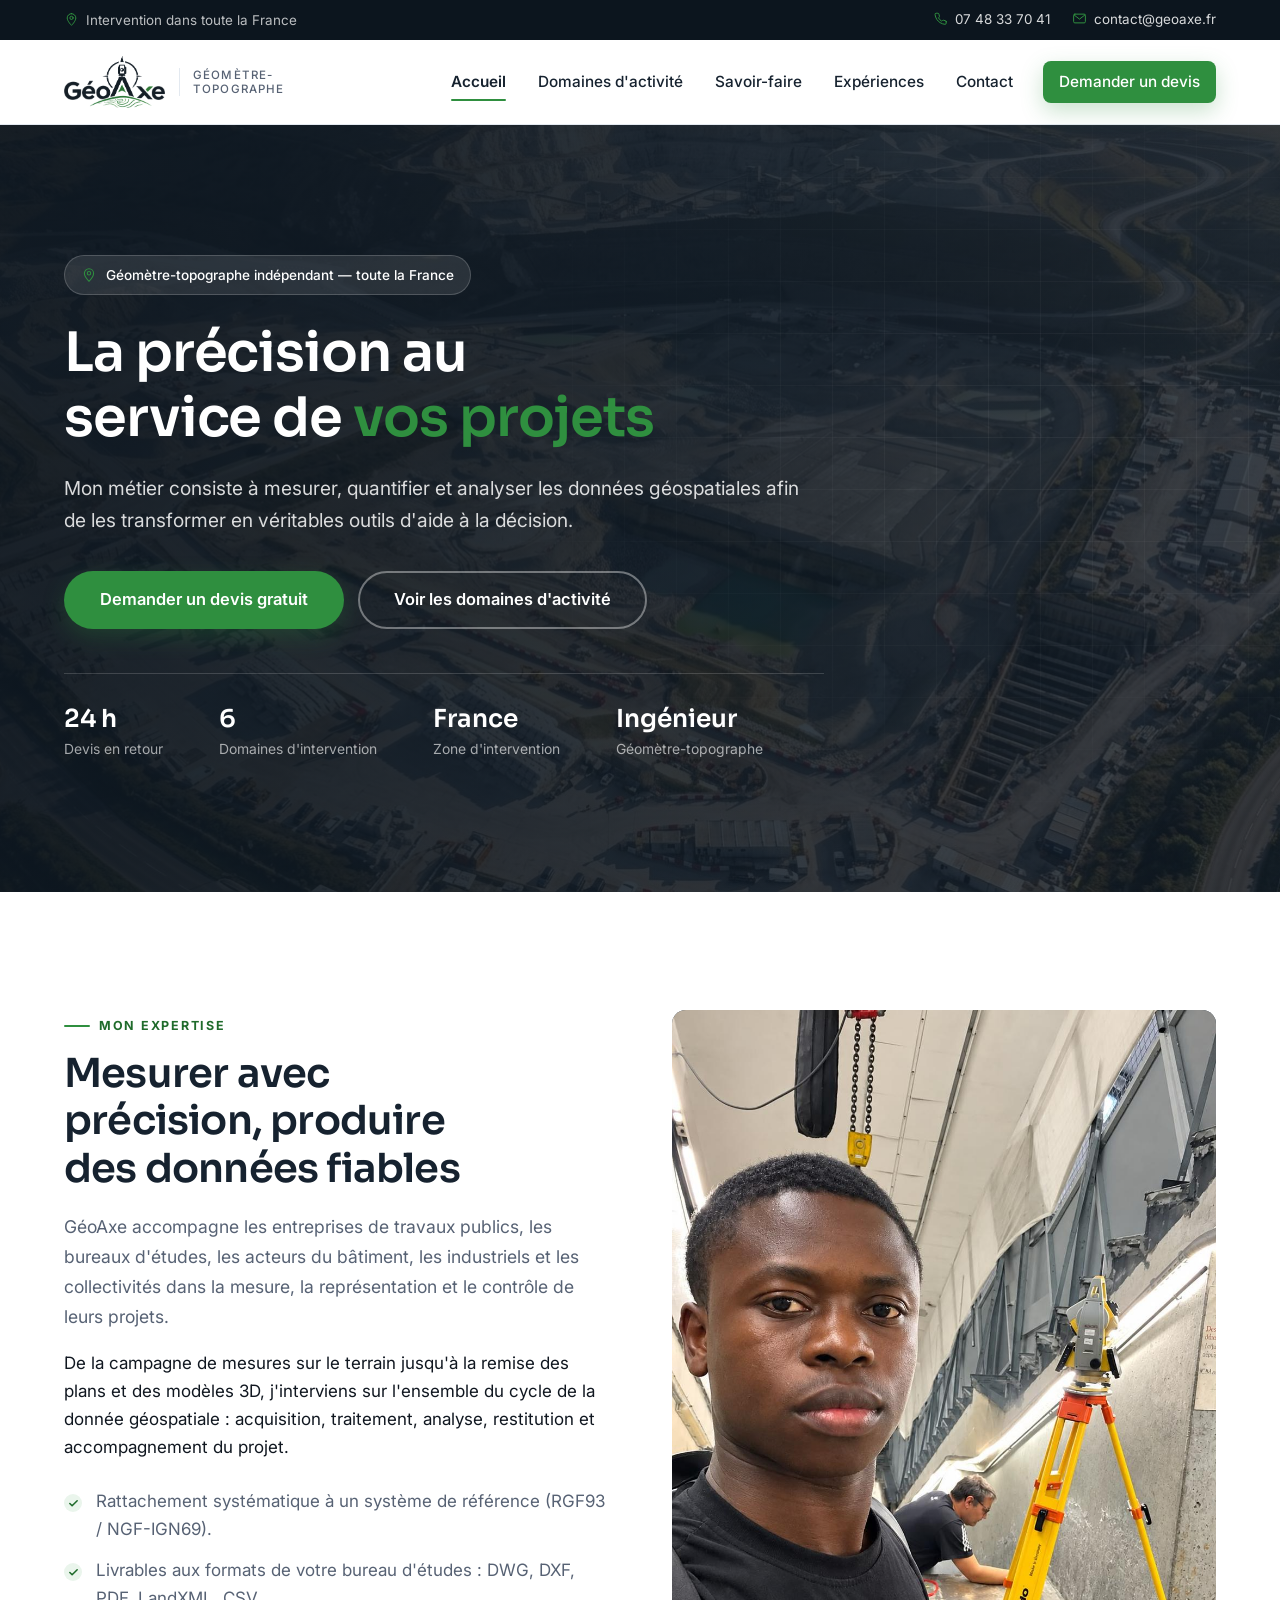
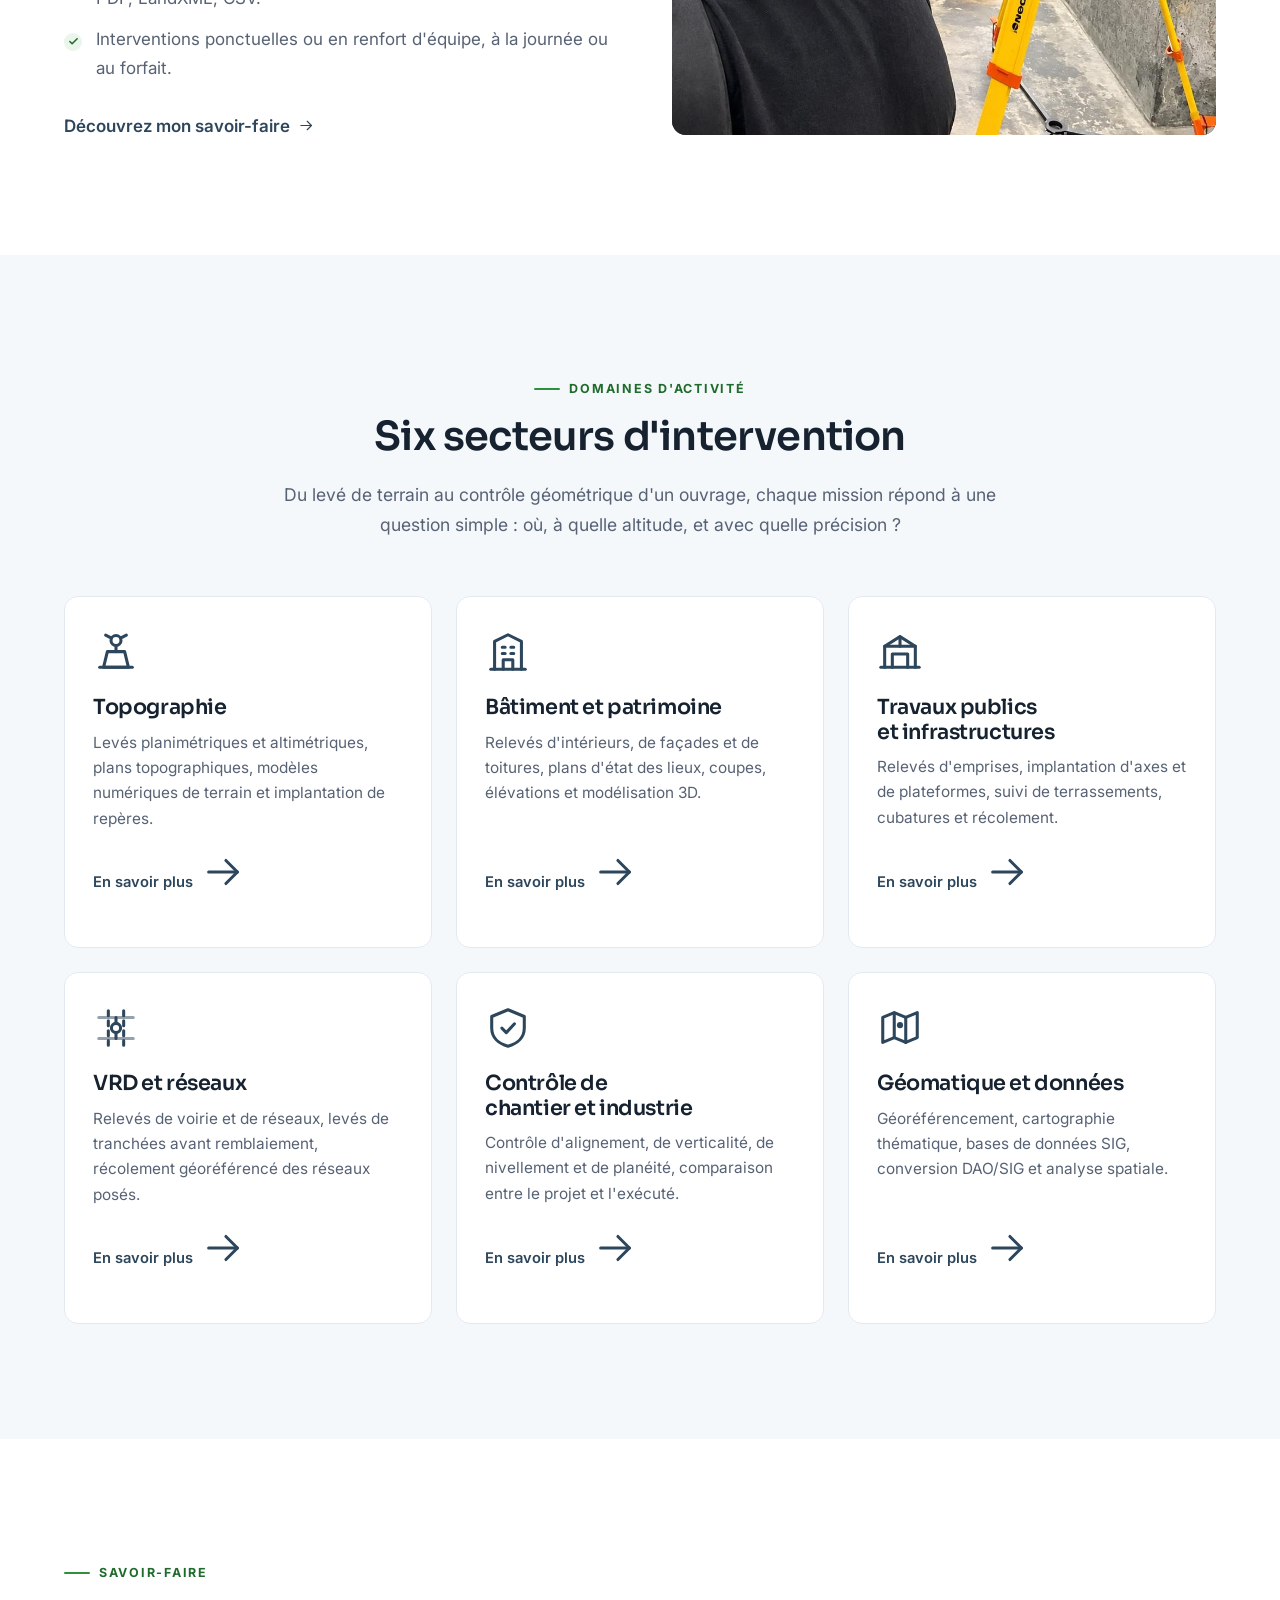
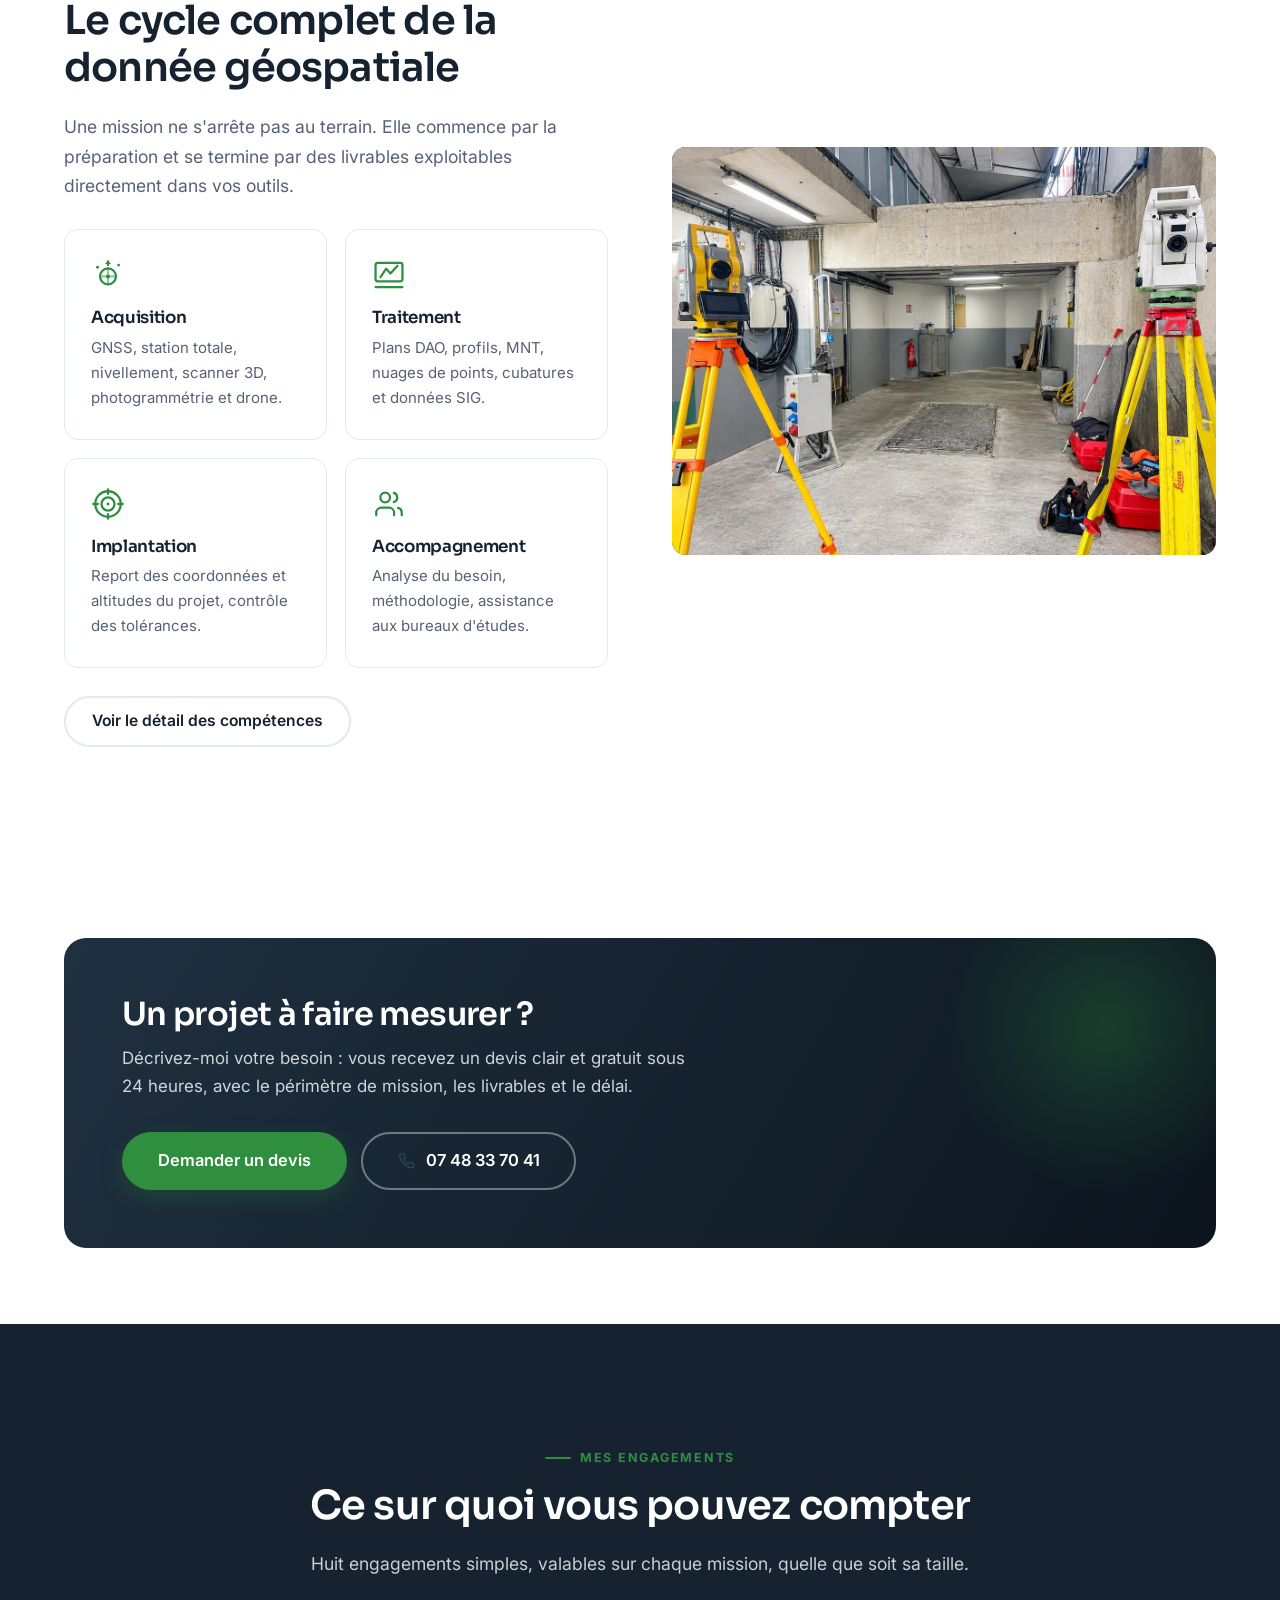
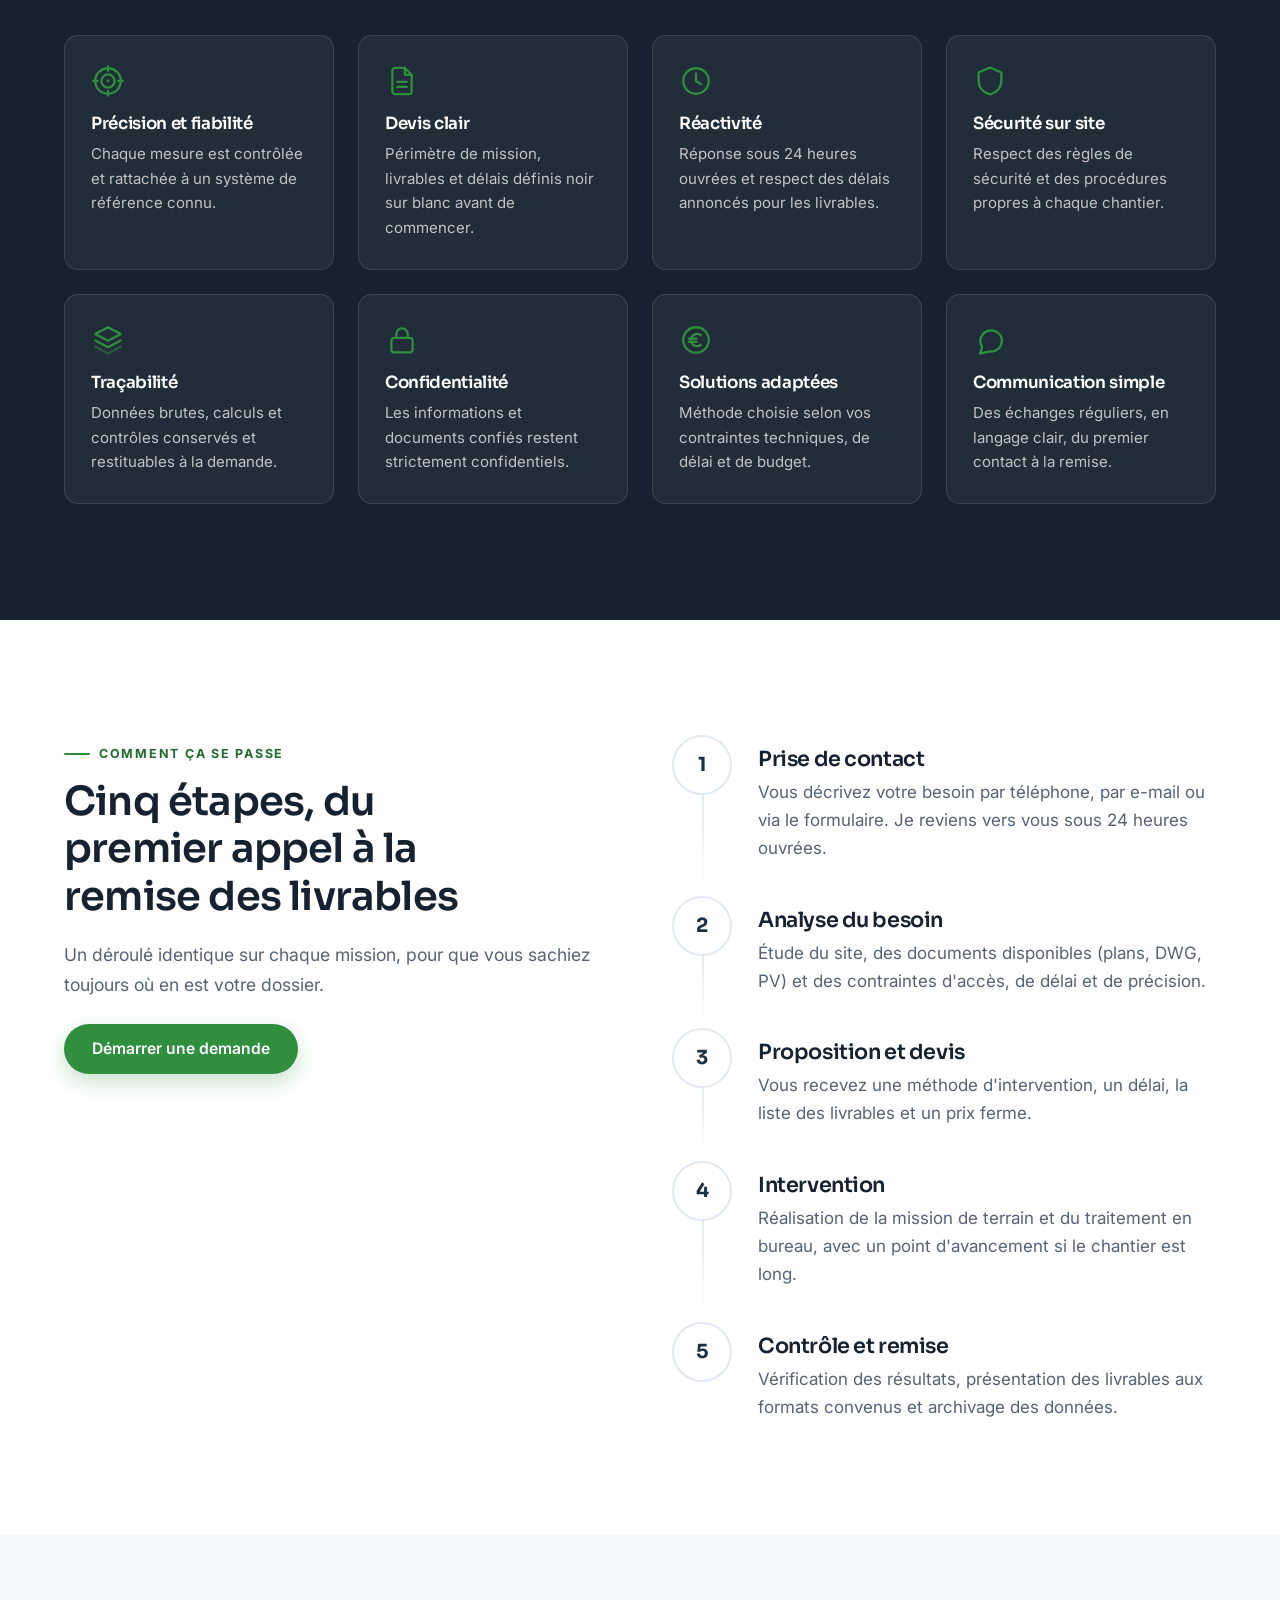
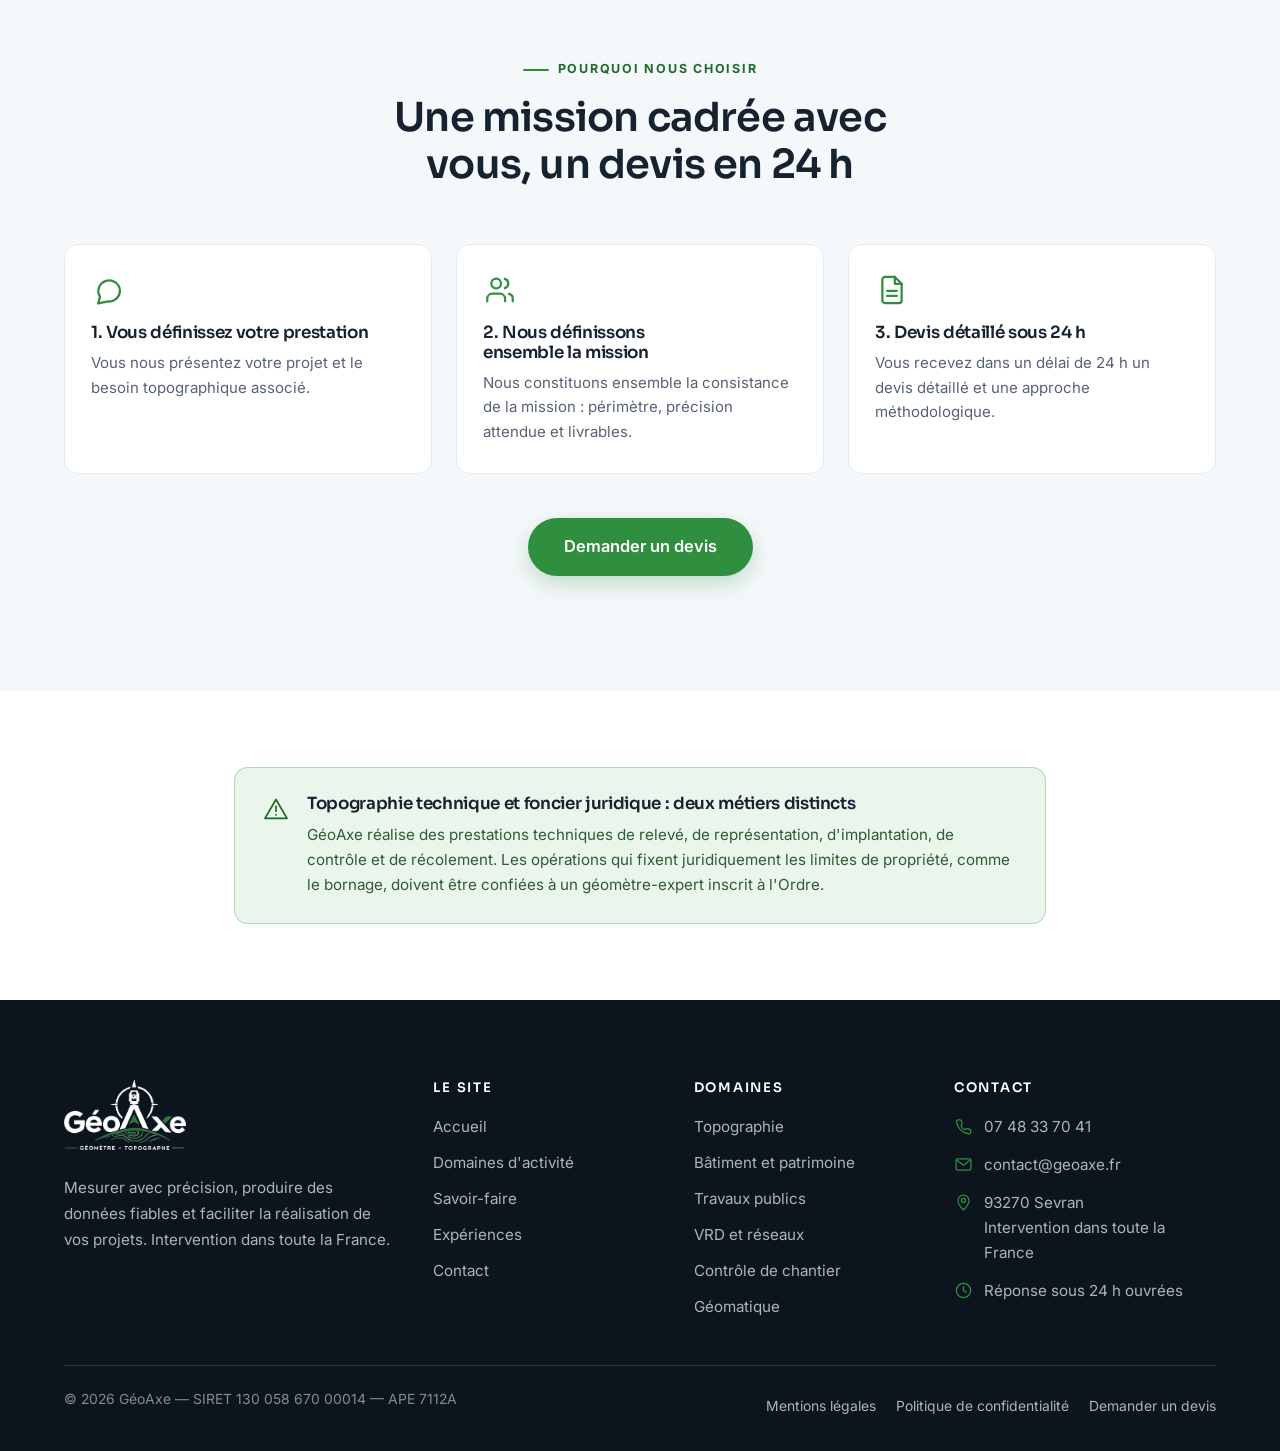
==== commit 12583403: "Ajoute la page Expériences (EPR2 Penly et contrôle de planéité) - references.html devient experience" ====
--- a/index.html
+++ b/index.html
@@ -64,6 +64,7 @@
         <a href="index.html" aria-current="page">Accueil</a>
         <a href="domaines-activite.html">Domaines d'activité</a>
         <a href="savoir-faire.html">Savoir-faire</a>
+        <a href="experiences.html">Expériences</a>
         <a href="contact.html">Contact</a>
       <a href="contact.html" class="btn btn-primary">Demander un devis</a>
     </nav>
@@ -437,6 +438,7 @@
           <li><a href="index.html">Accueil</a></li>
           <li><a href="domaines-activite.html">Domaines d'activité</a></li>
           <li><a href="savoir-faire.html">Savoir-faire</a></li>
+          <li><a href="experiences.html">Expériences</a></li>
           <li><a href="contact.html">Contact</a></li>
         </ul>
       </div>
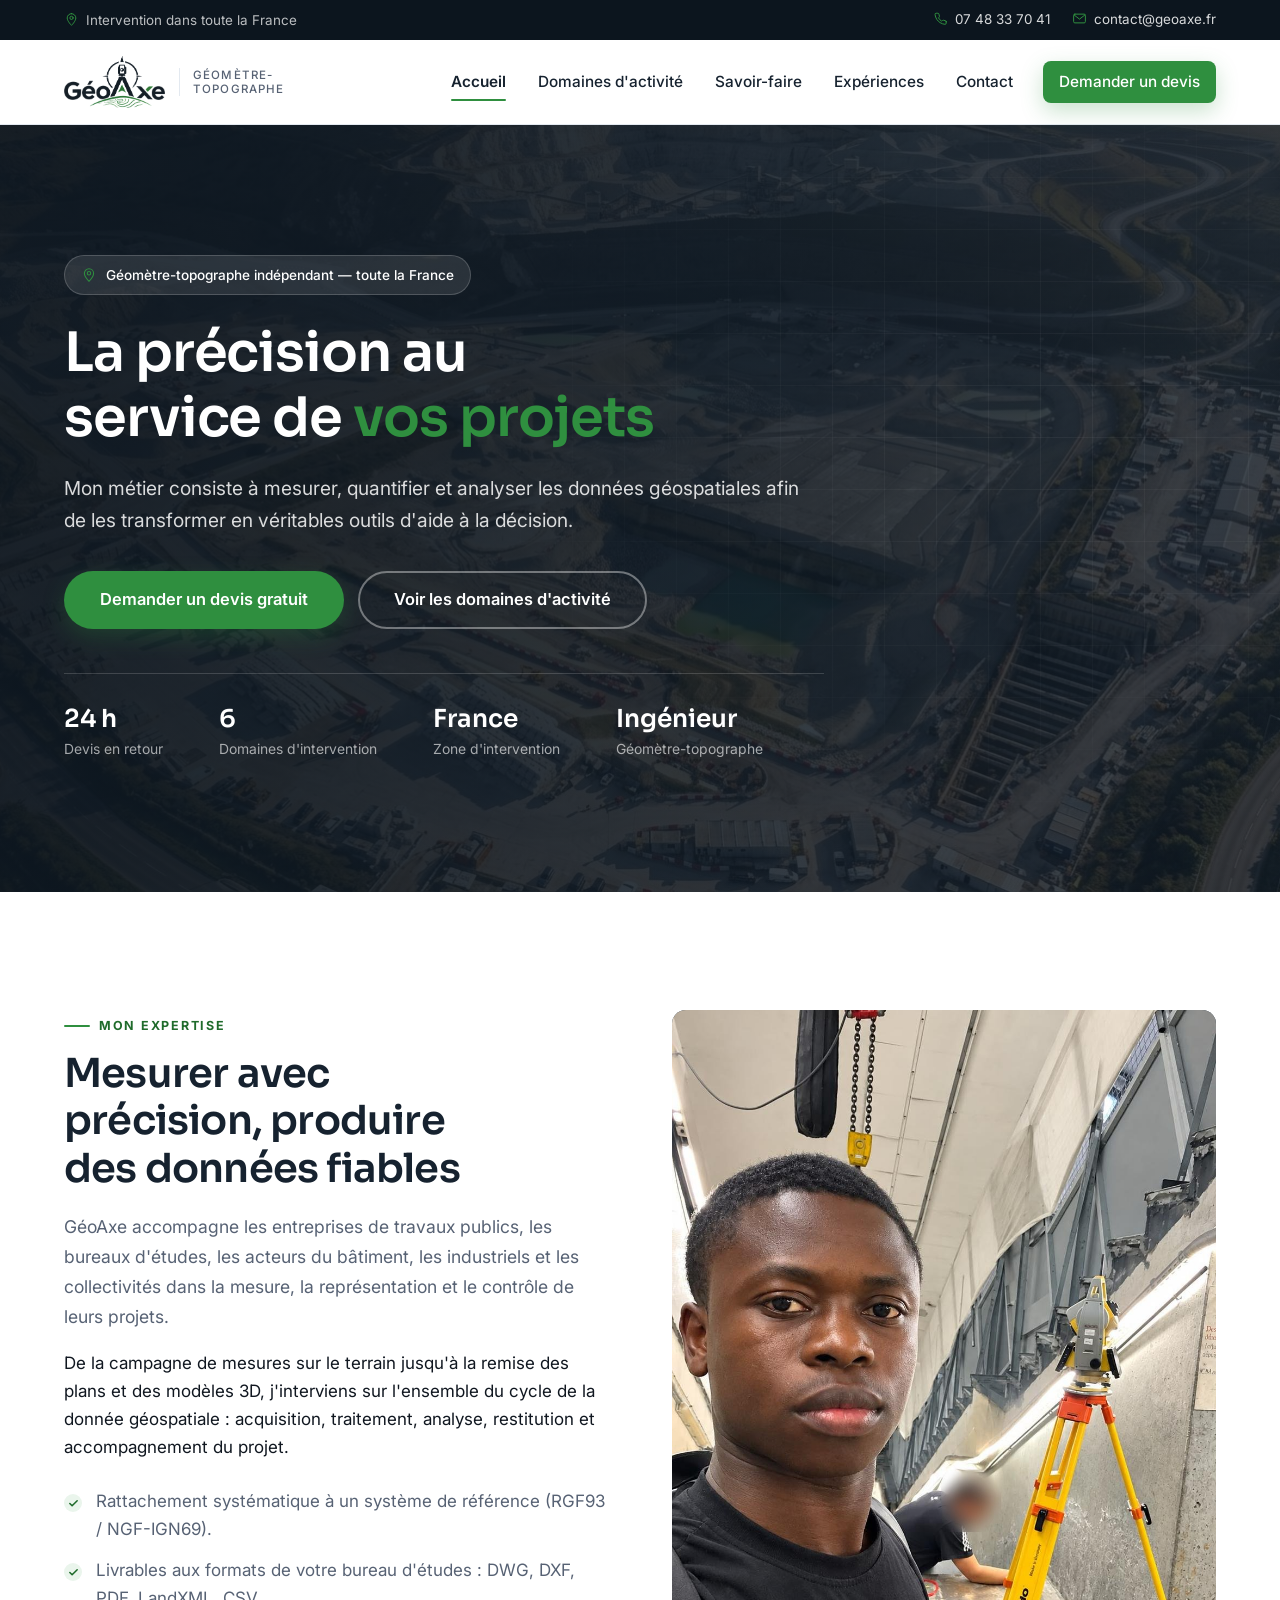
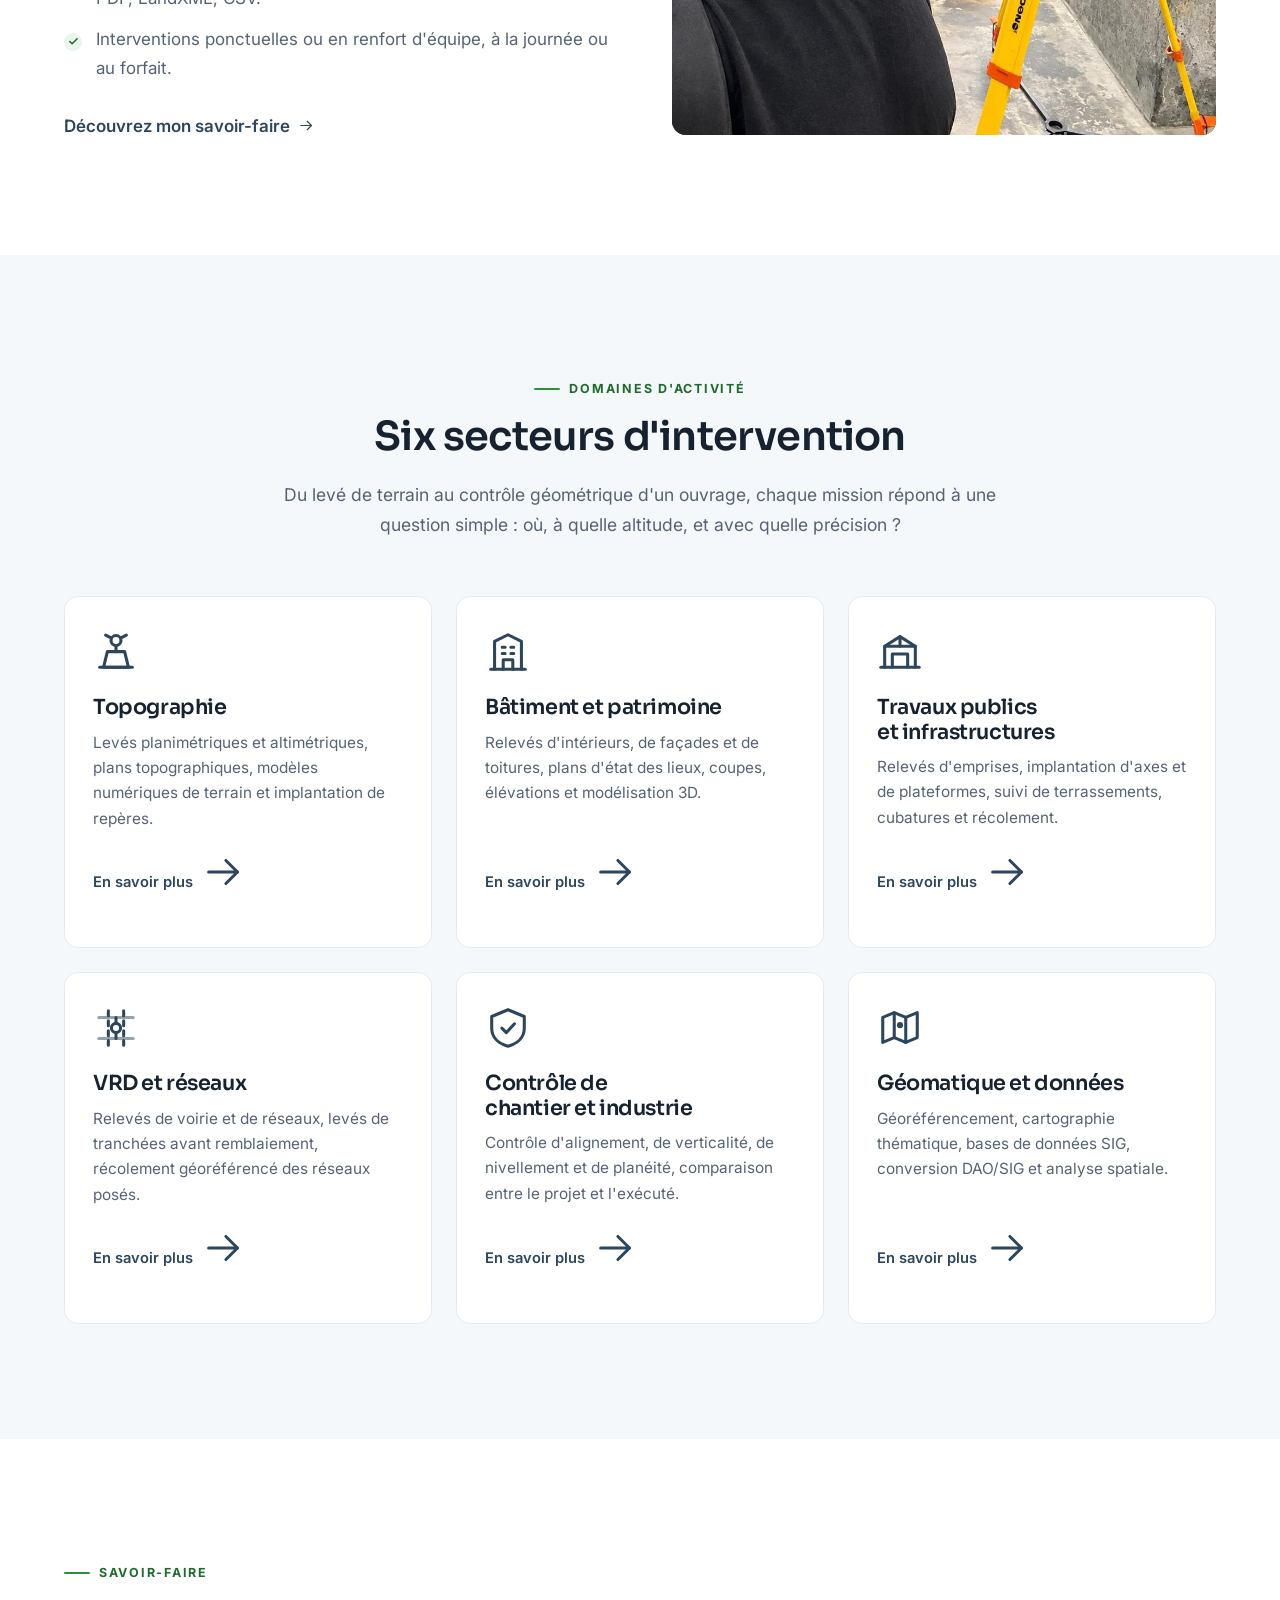
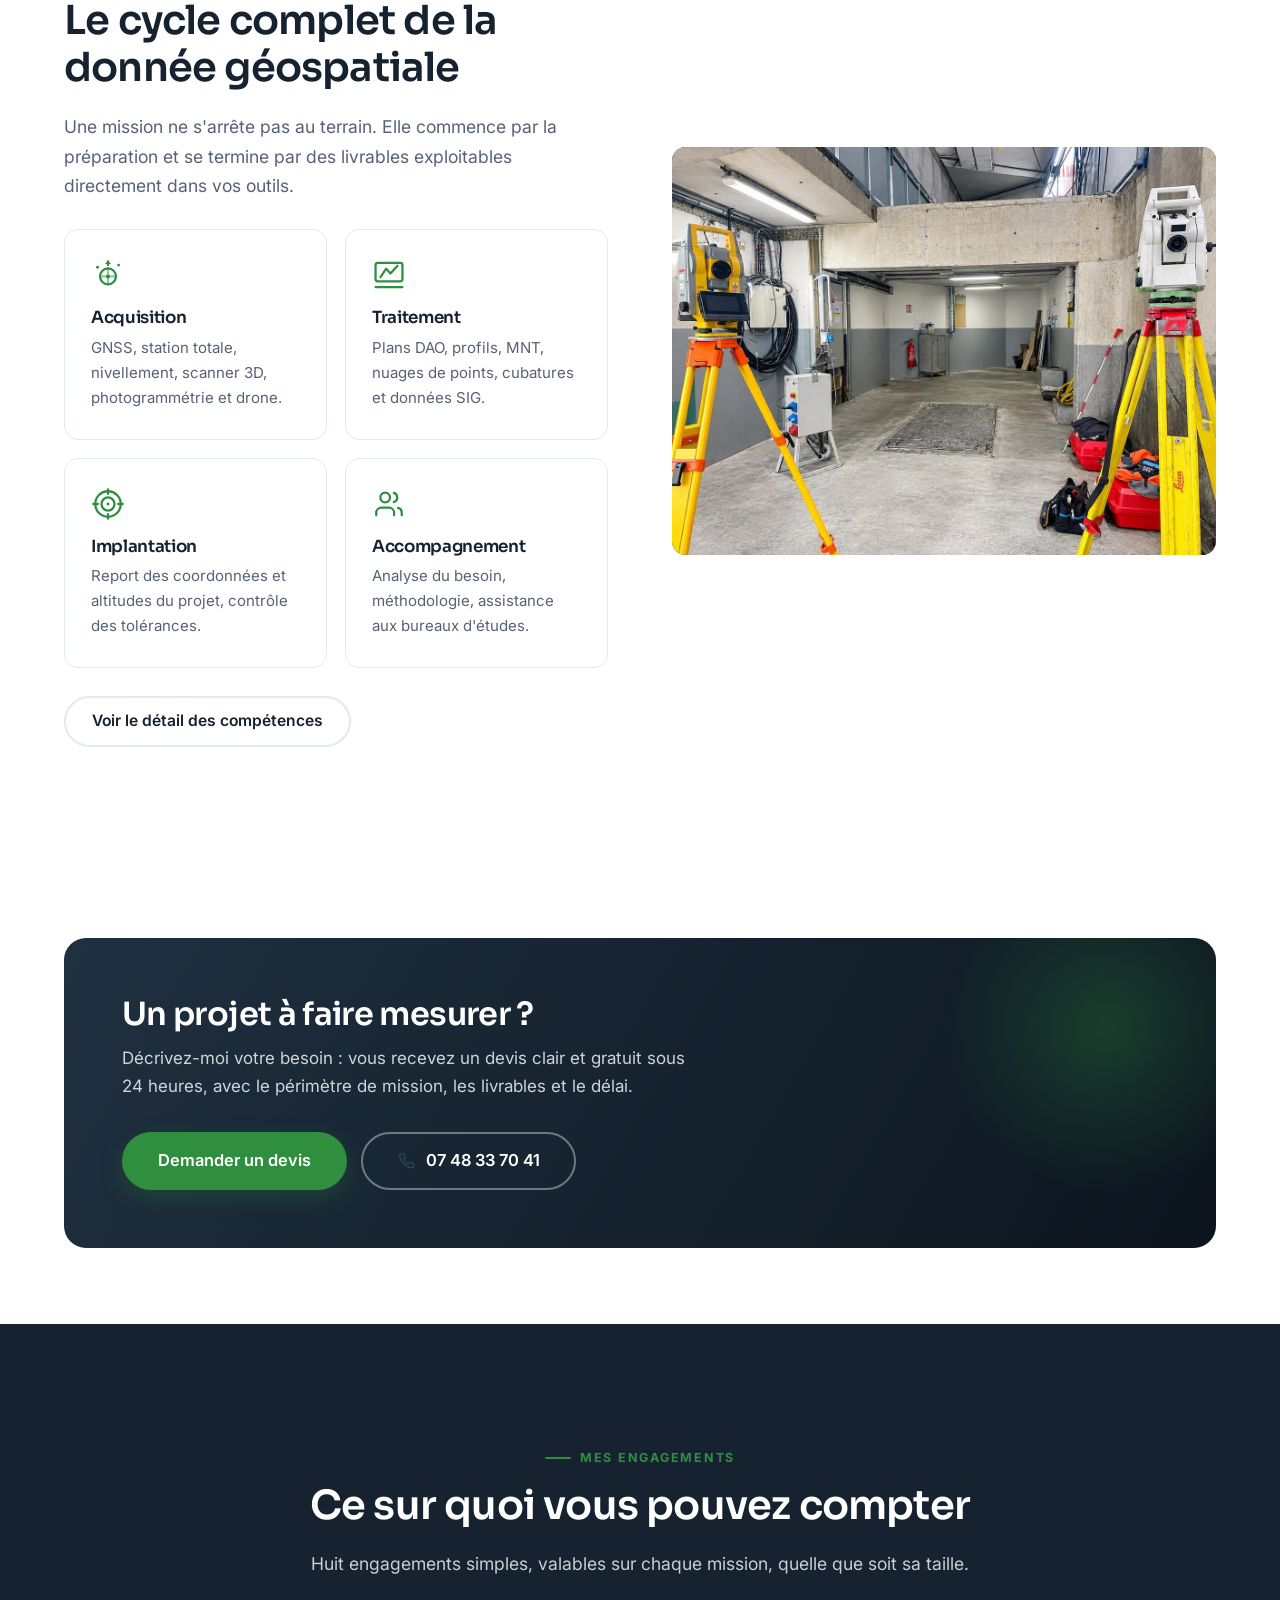
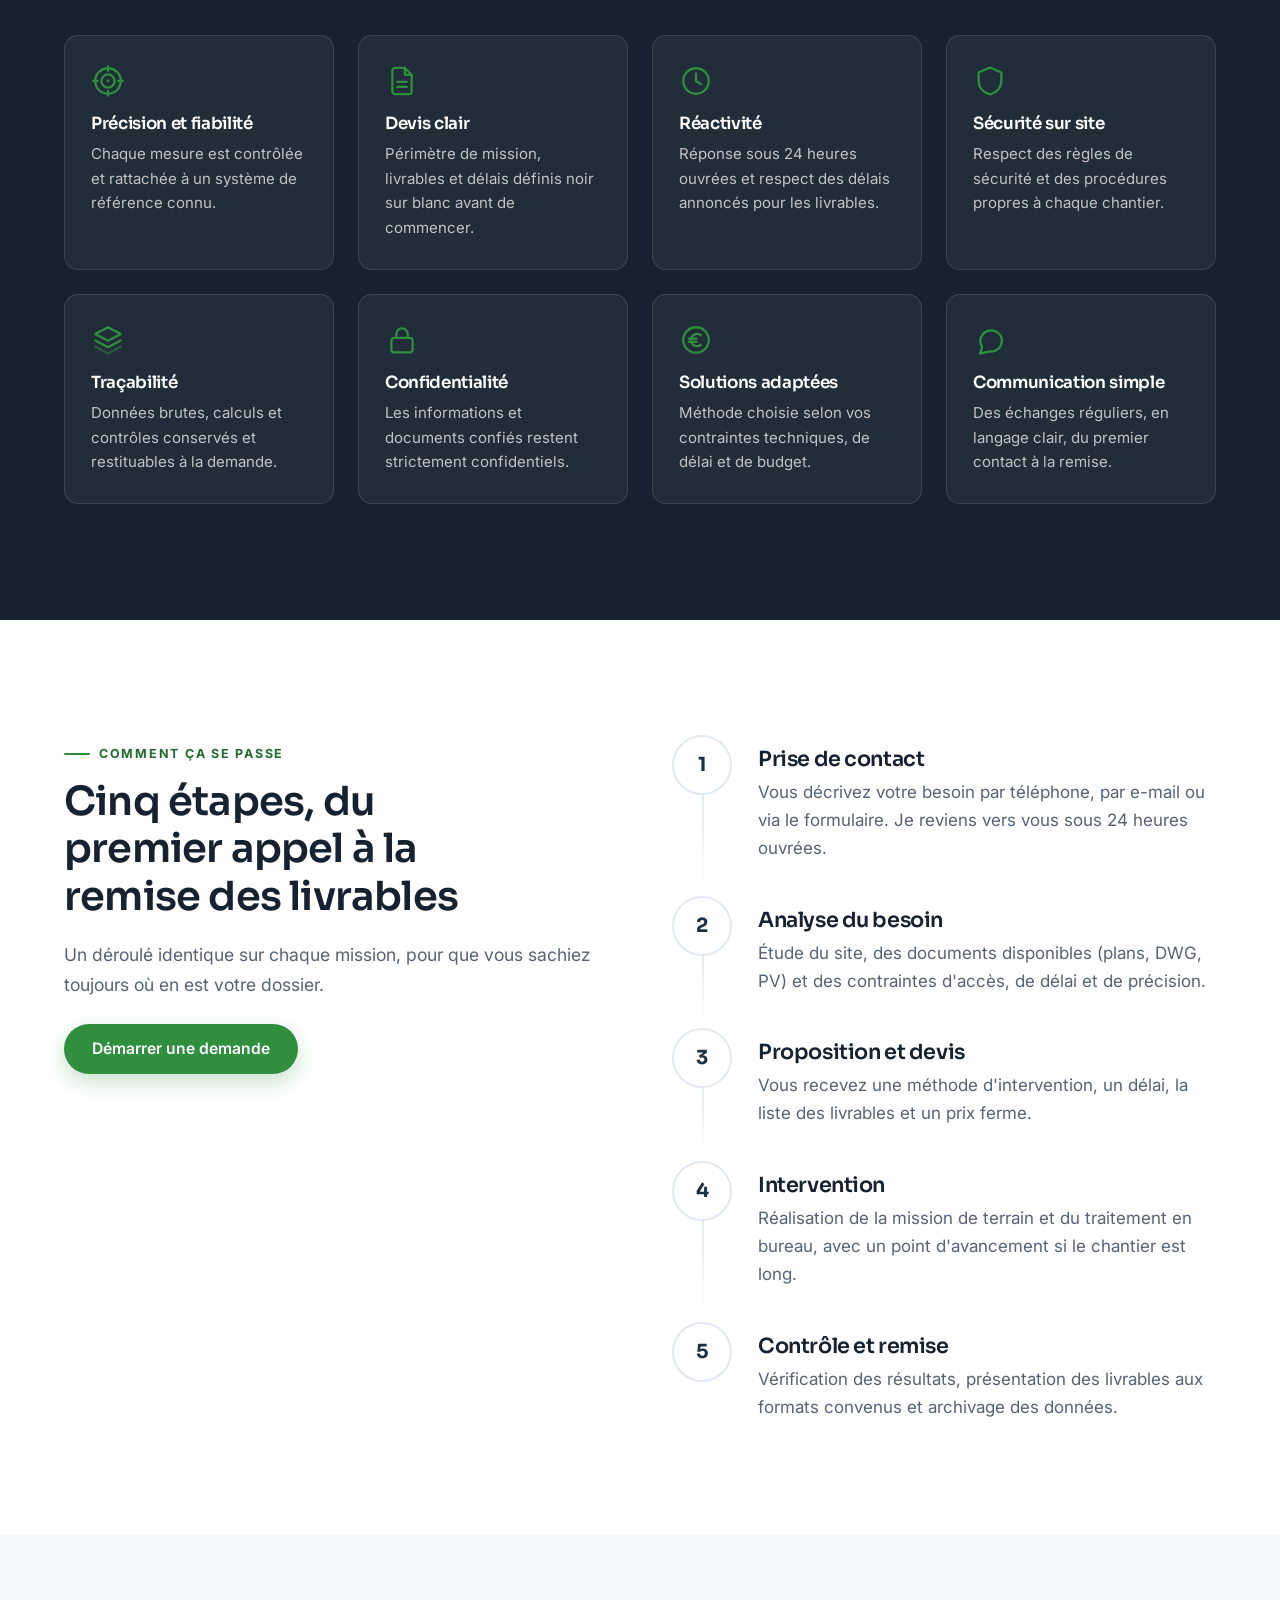
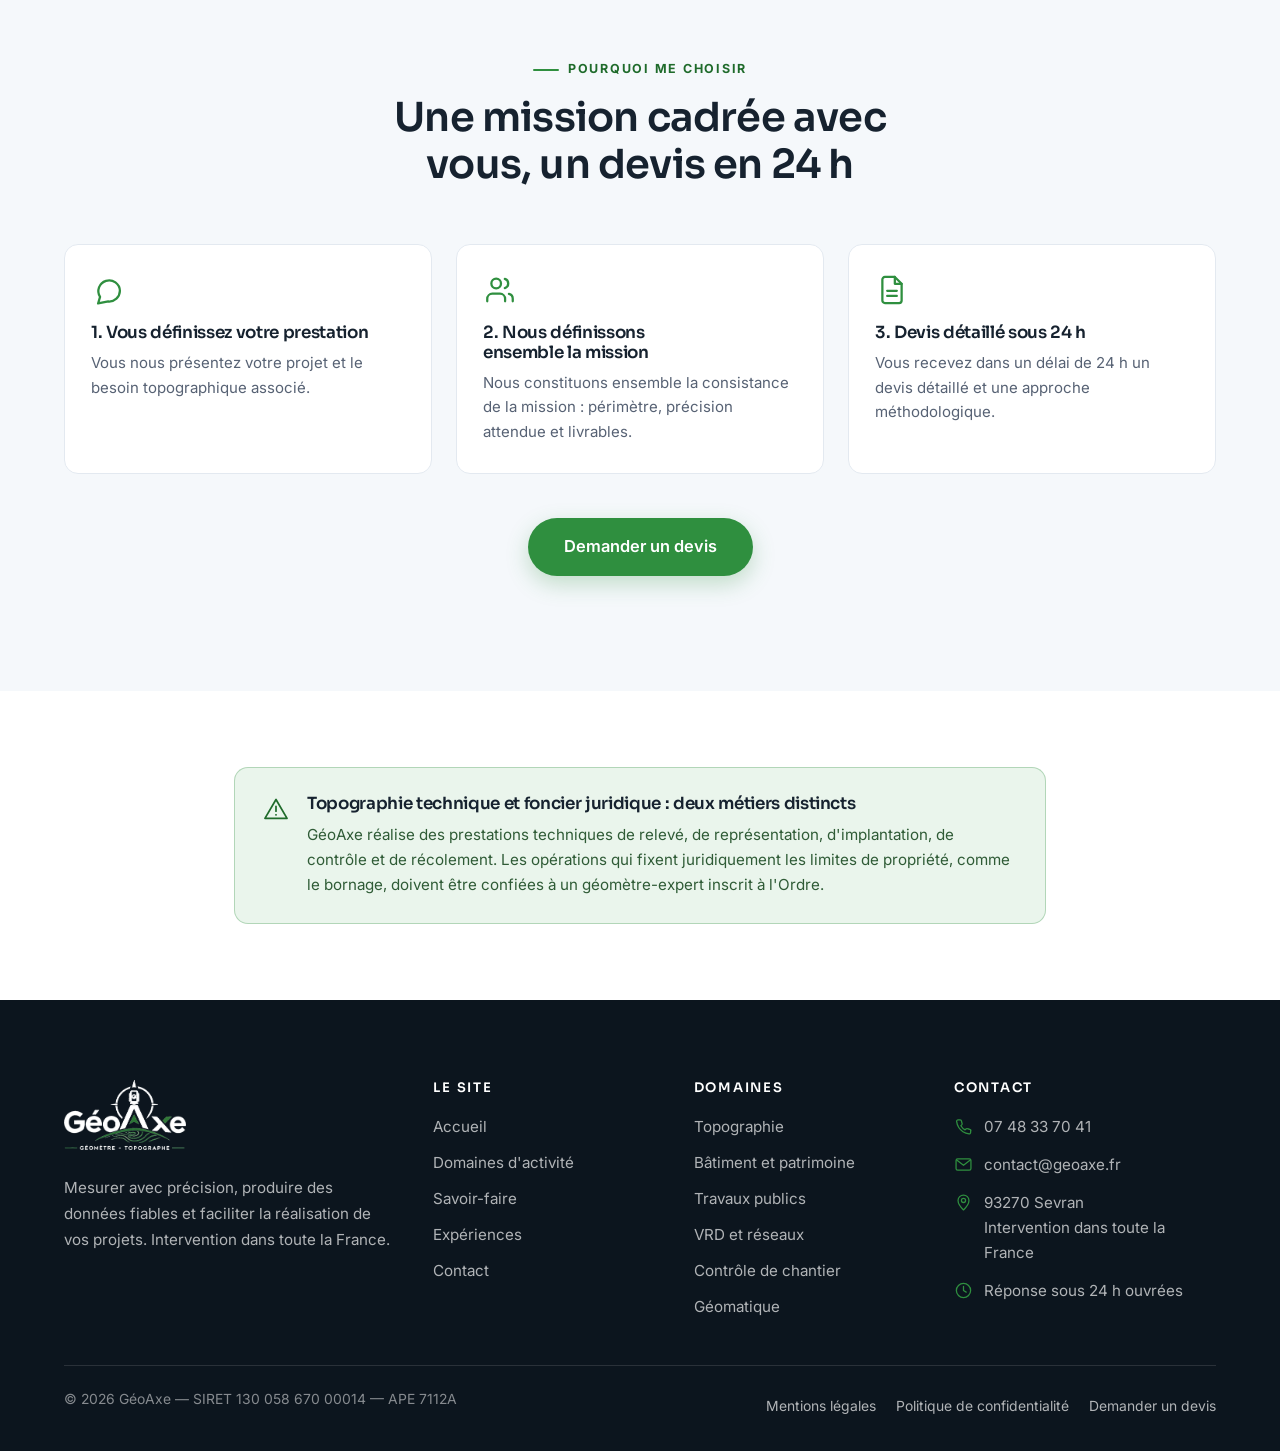
==== commit c4f5d32e: "Textes : « Pourquoi me choisir » et légendes des photos du dallage Co-Authored-By: Claude Opus 5.5 <" ====
--- a/index.html
+++ b/index.html
@@ -360,11 +360,11 @@
   </div>
 </section>
 
-<!-- ============ POURQUOI NOUS CHOISIR ============ -->
+<!-- ============ POURQUOI ME CHOISIR ============ -->
 <section class="section section-surface">
   <div class="container">
     <div class="section-head is-centered">
-      <span class="eyebrow">Pourquoi nous choisir</span>
+      <span class="eyebrow">Pourquoi me choisir</span>
       <h2>Une mission cadrée avec vous, un devis en 24&nbsp;h</h2>
     </div>
     <div class="grid grid-3">
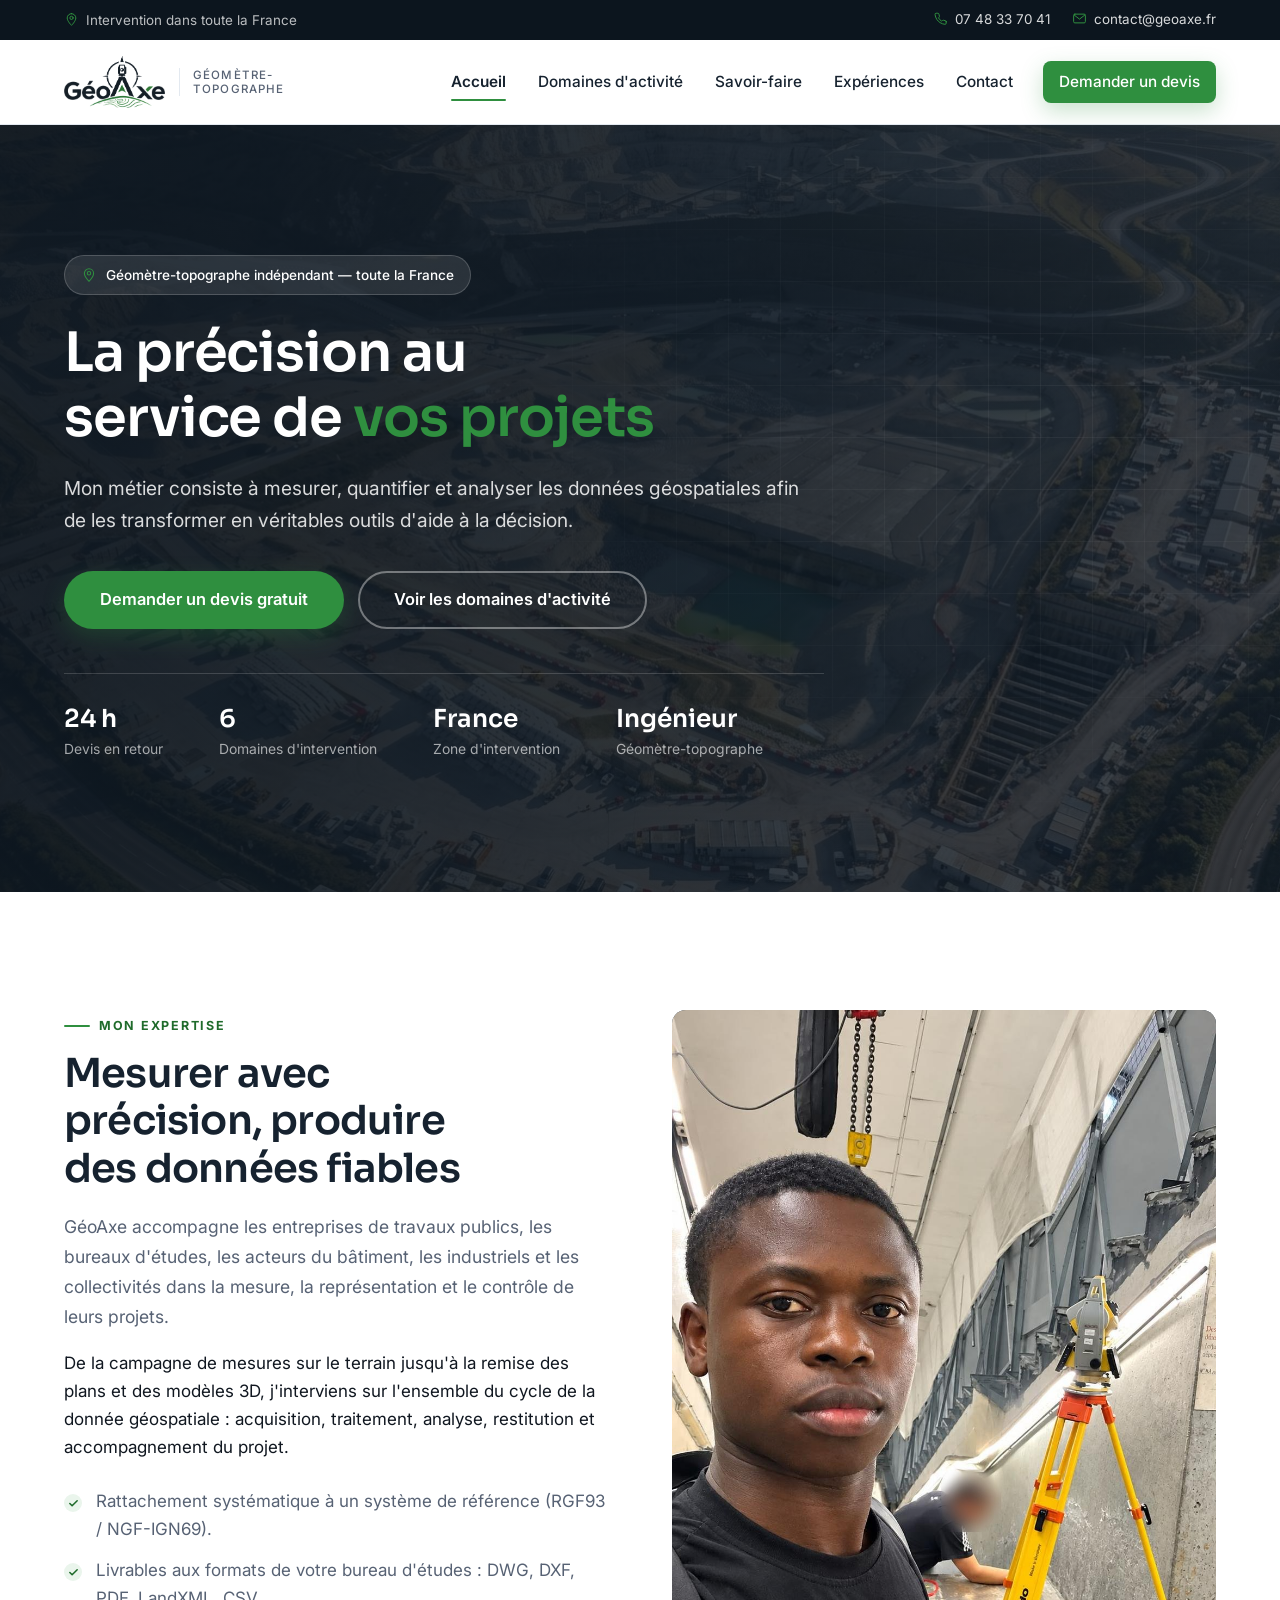
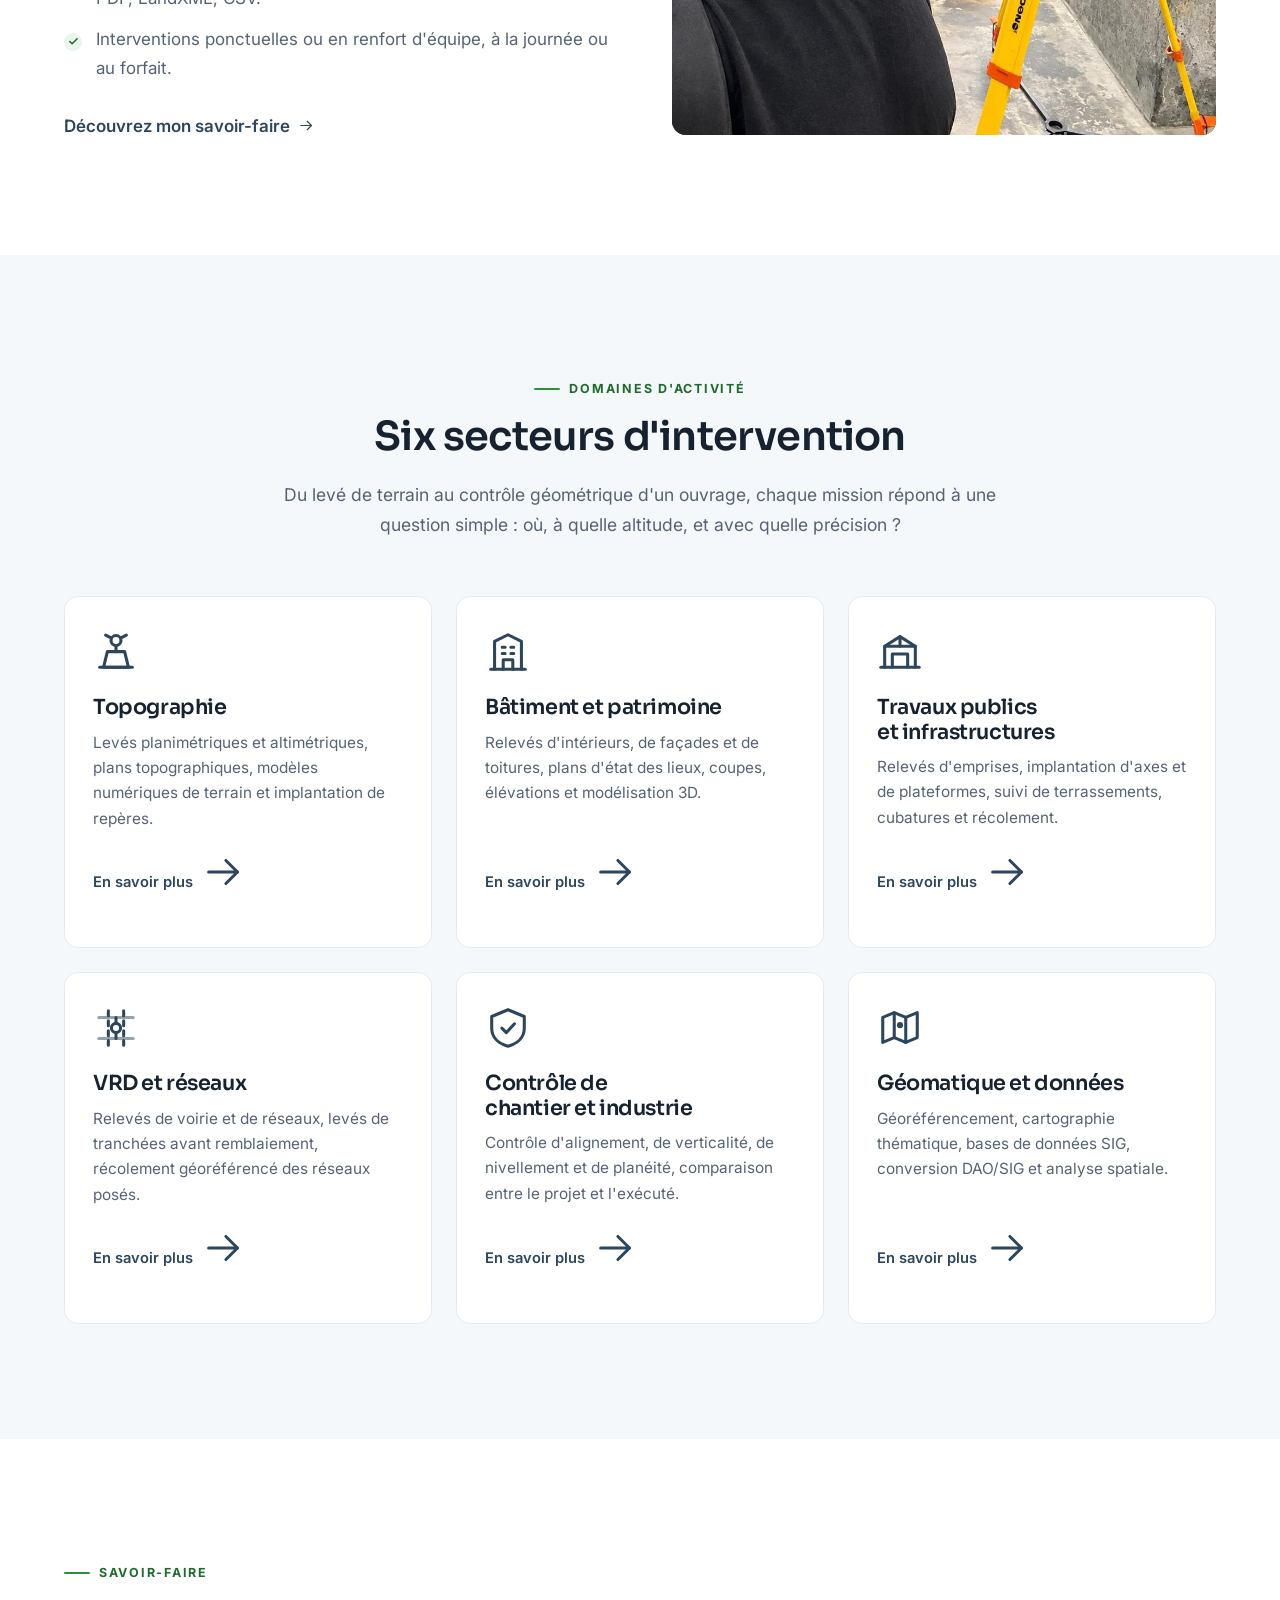
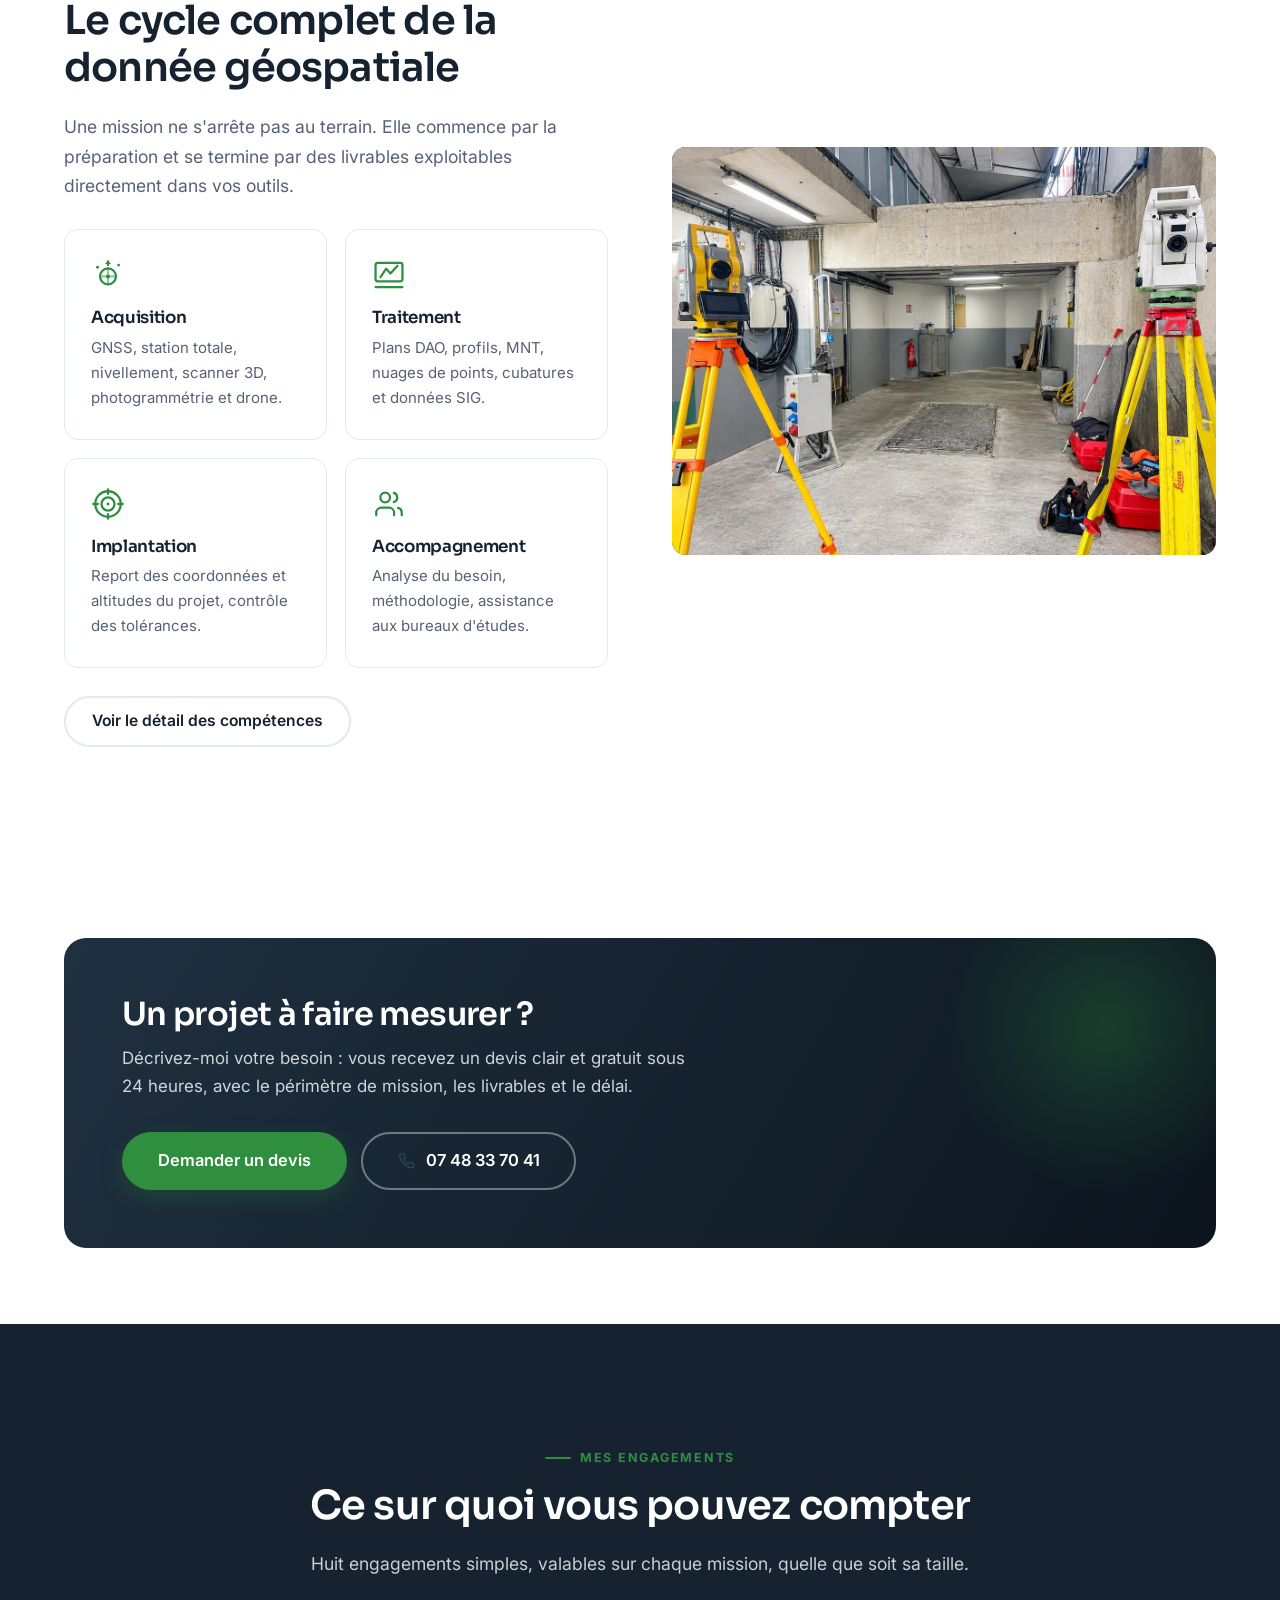
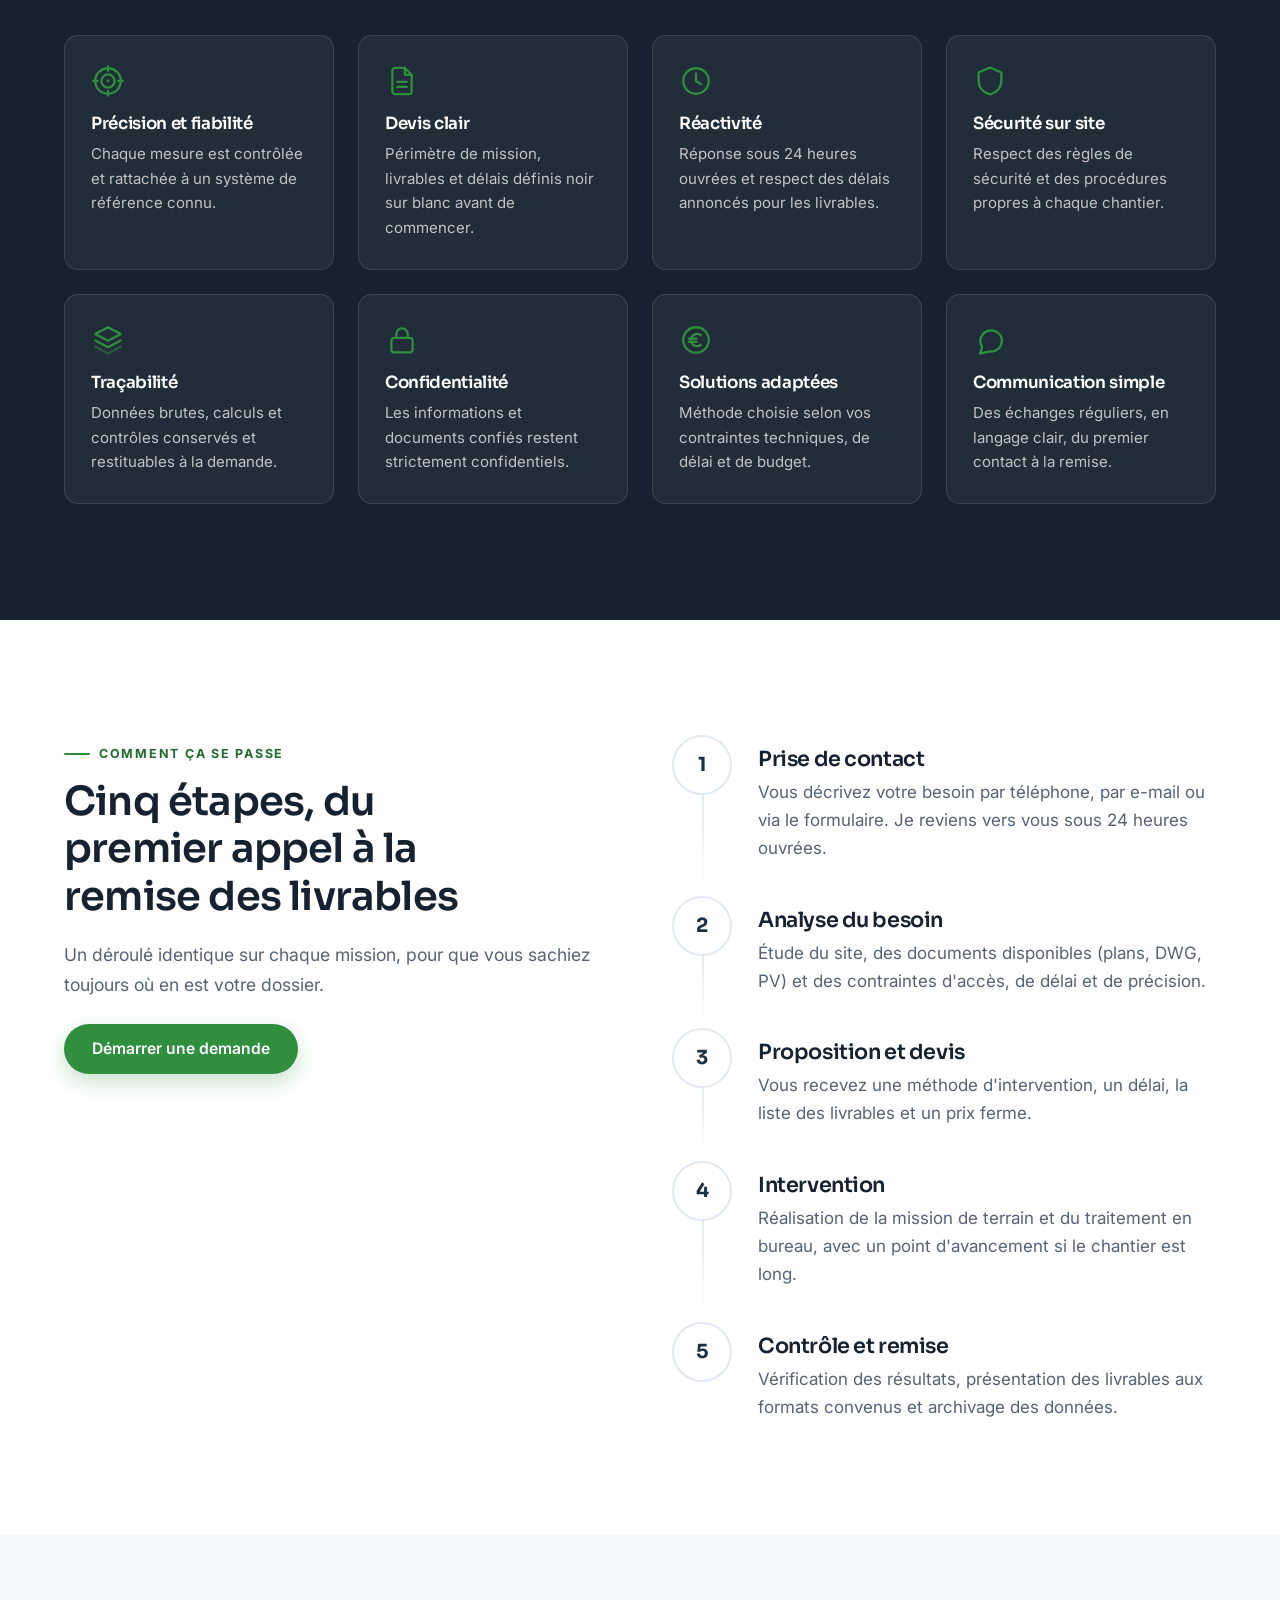
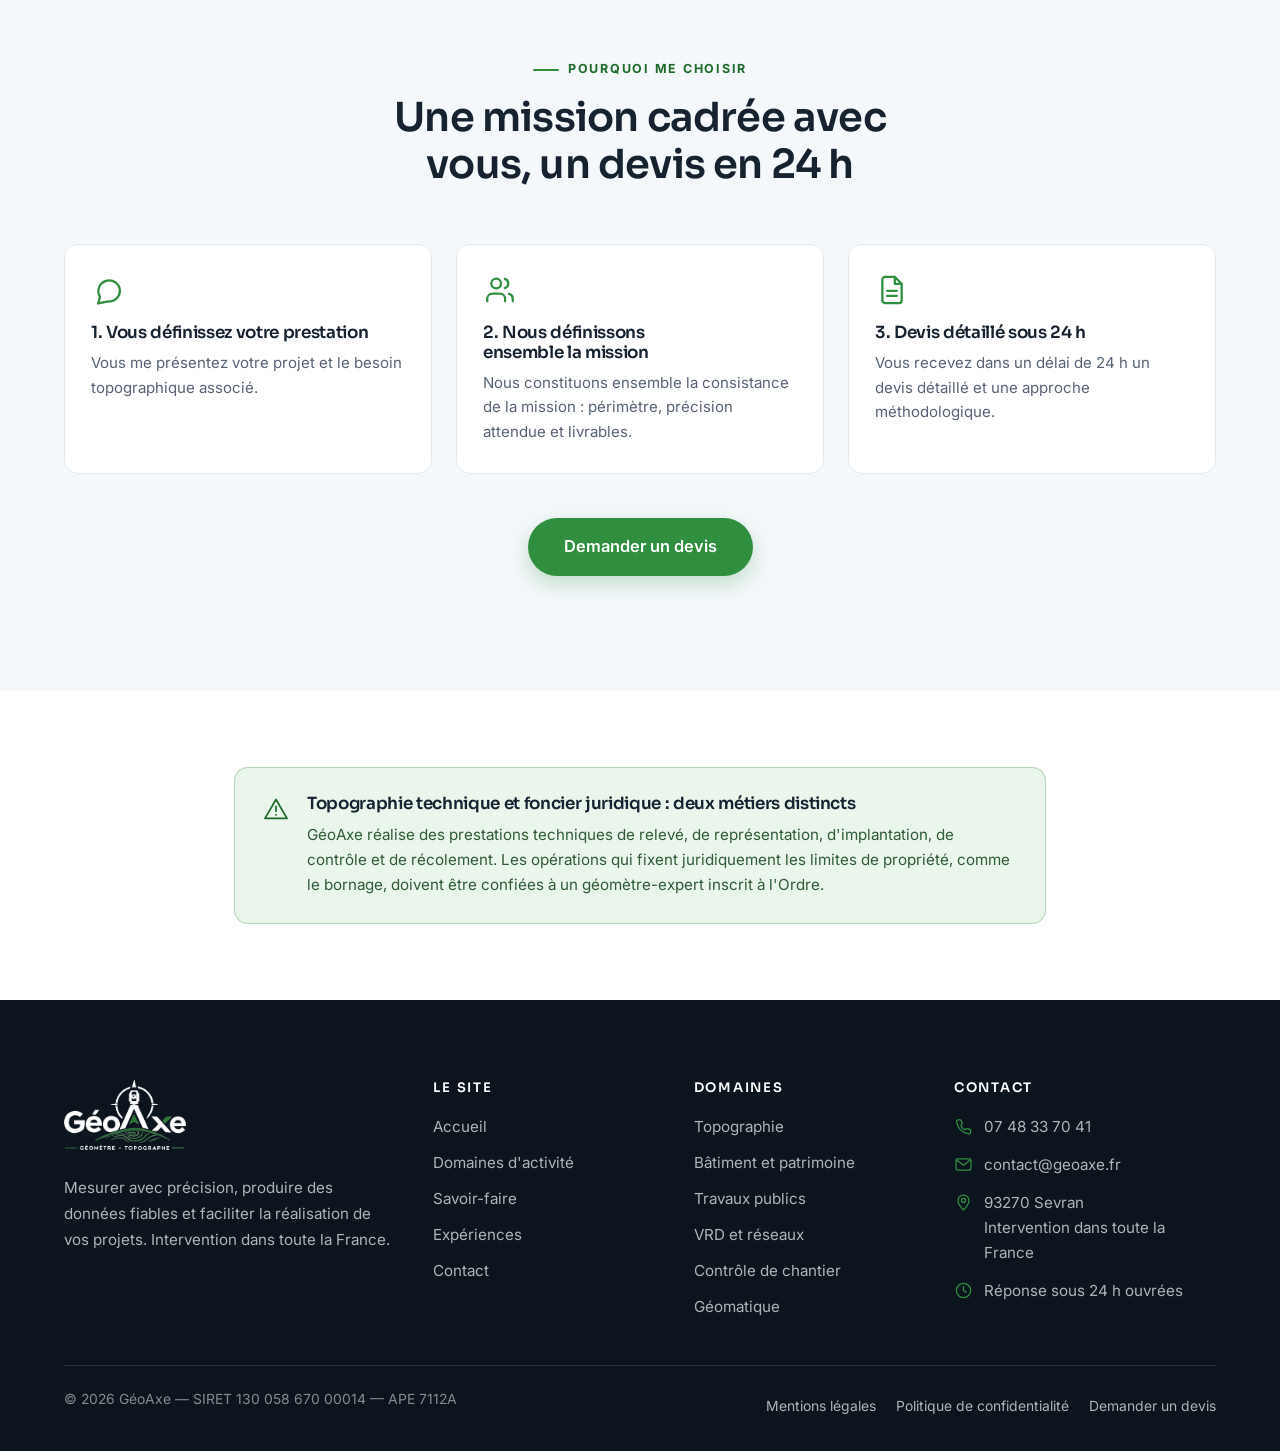
==== commit 6612e07e: "Accueil : « Vous me présentez votre projet » Co-Authored-By: Claude Opus 5.5 <noreply@anthropic.com>" ====
--- a/index.html
+++ b/index.html
@@ -371,7 +371,7 @@
       <div class="feature-card reveal">
         <svg class="icon" aria-hidden="true"><use href="#icon-chat"></use></svg>
         <h3>1. Vous définissez votre prestation</h3>
-        <p>Vous nous présentez votre projet et le besoin topographique associé.</p>
+        <p>Vous me présentez votre projet et le besoin topographique associé.</p>
       </div>
       <div class="feature-card reveal reveal-delay-1">
         <svg class="icon" aria-hidden="true"><use href="#icon-users"></use></svg>
